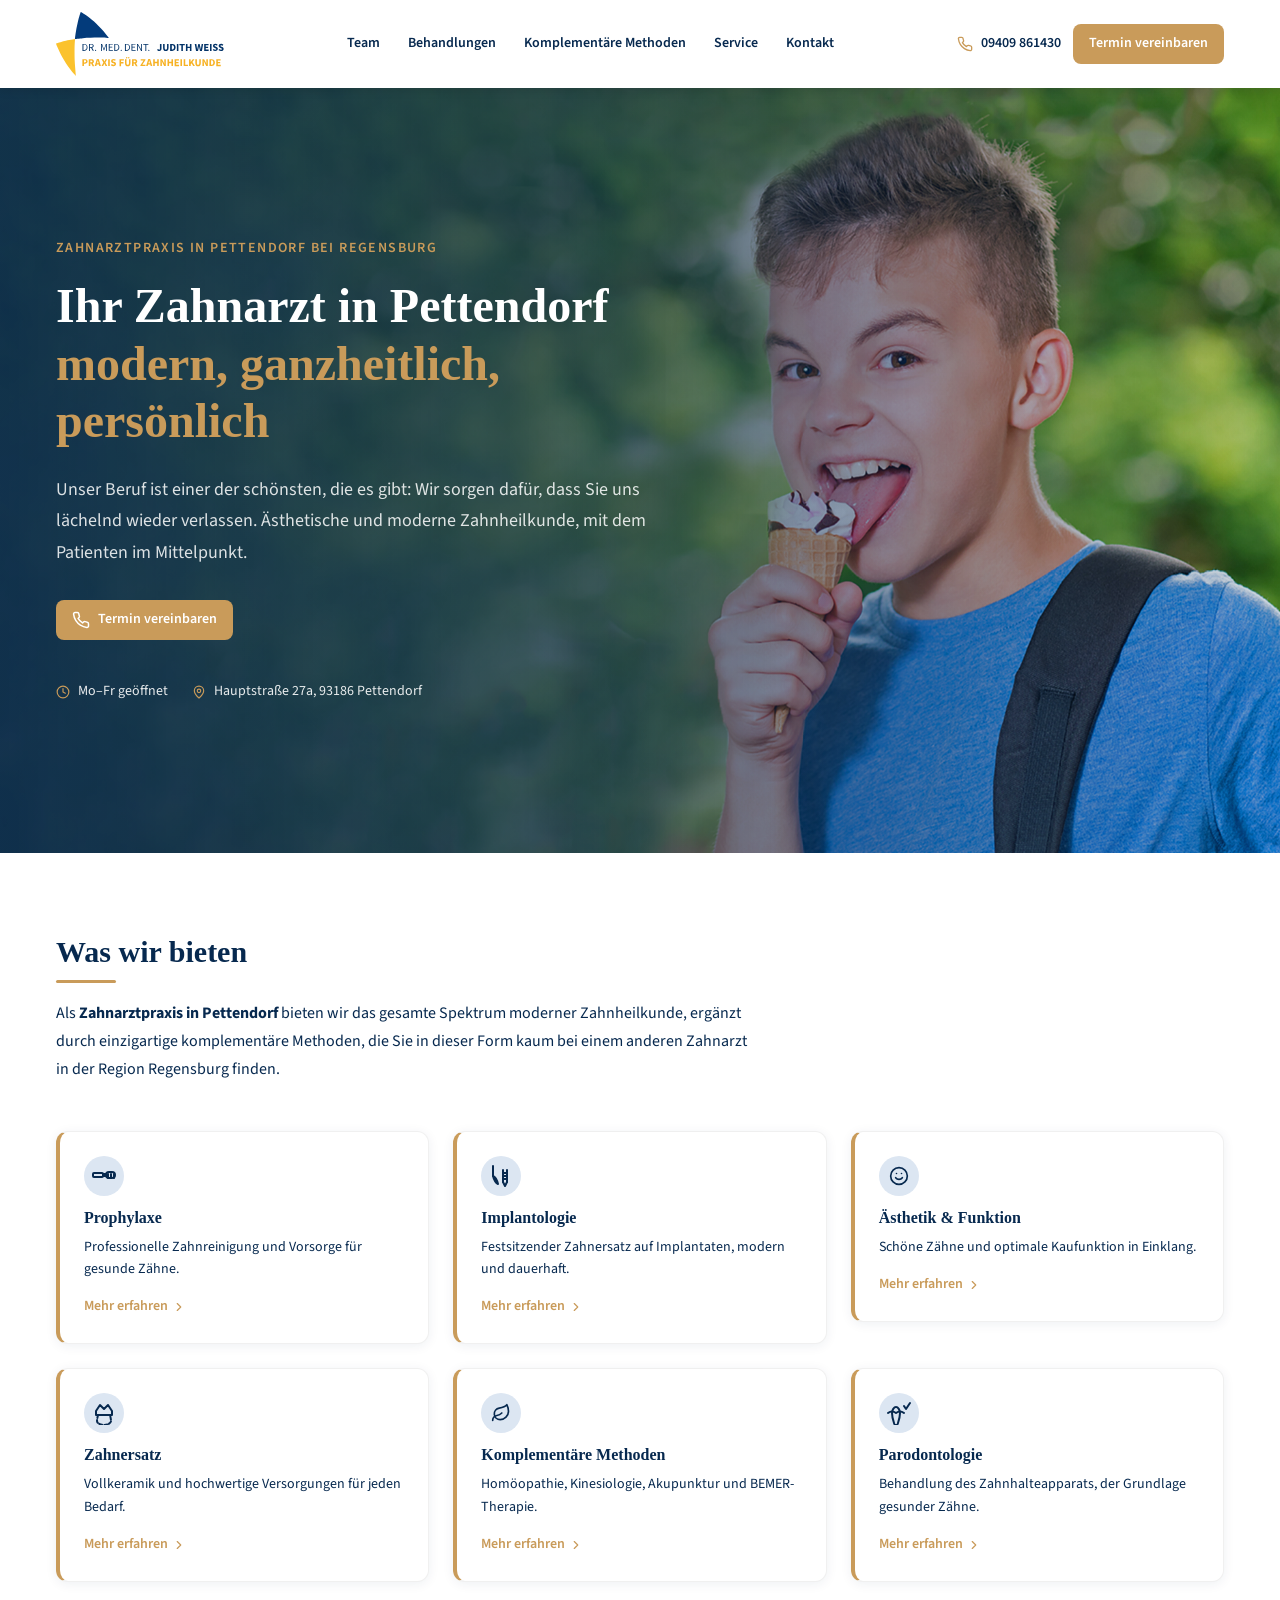
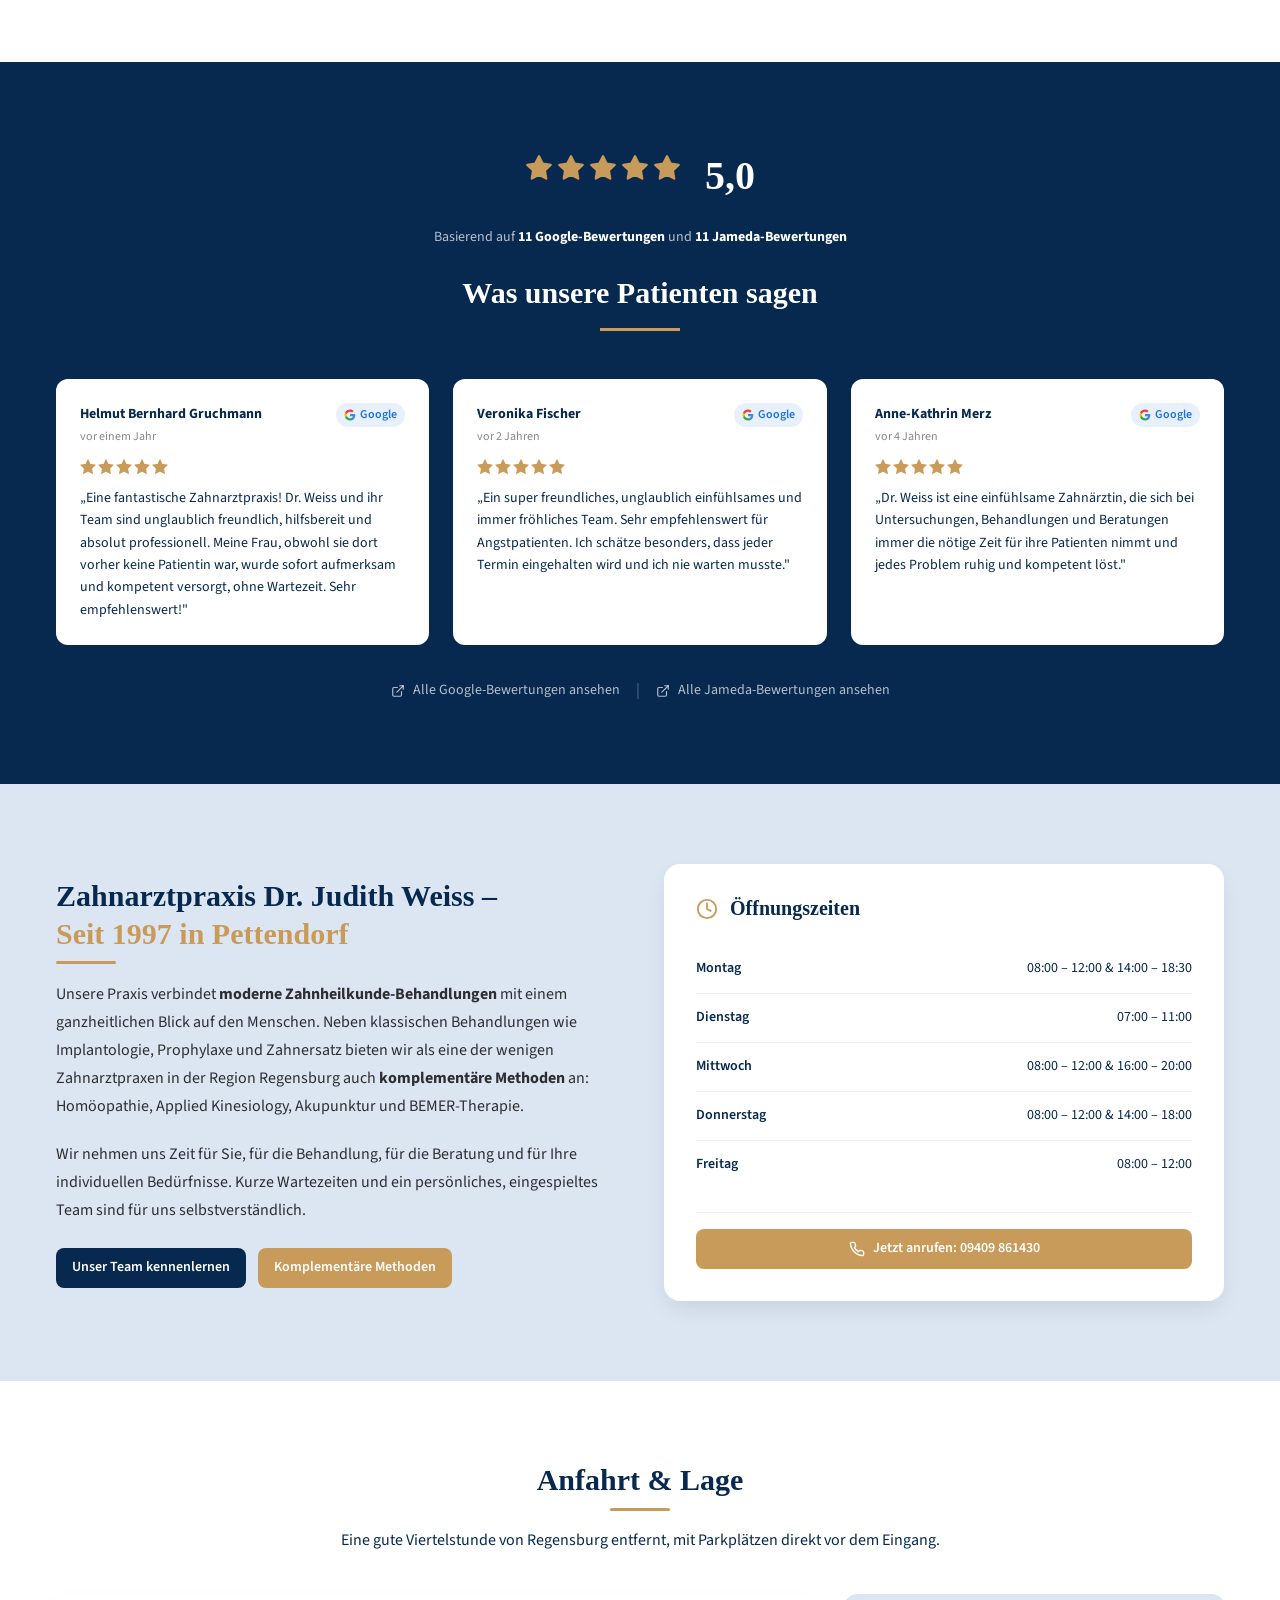
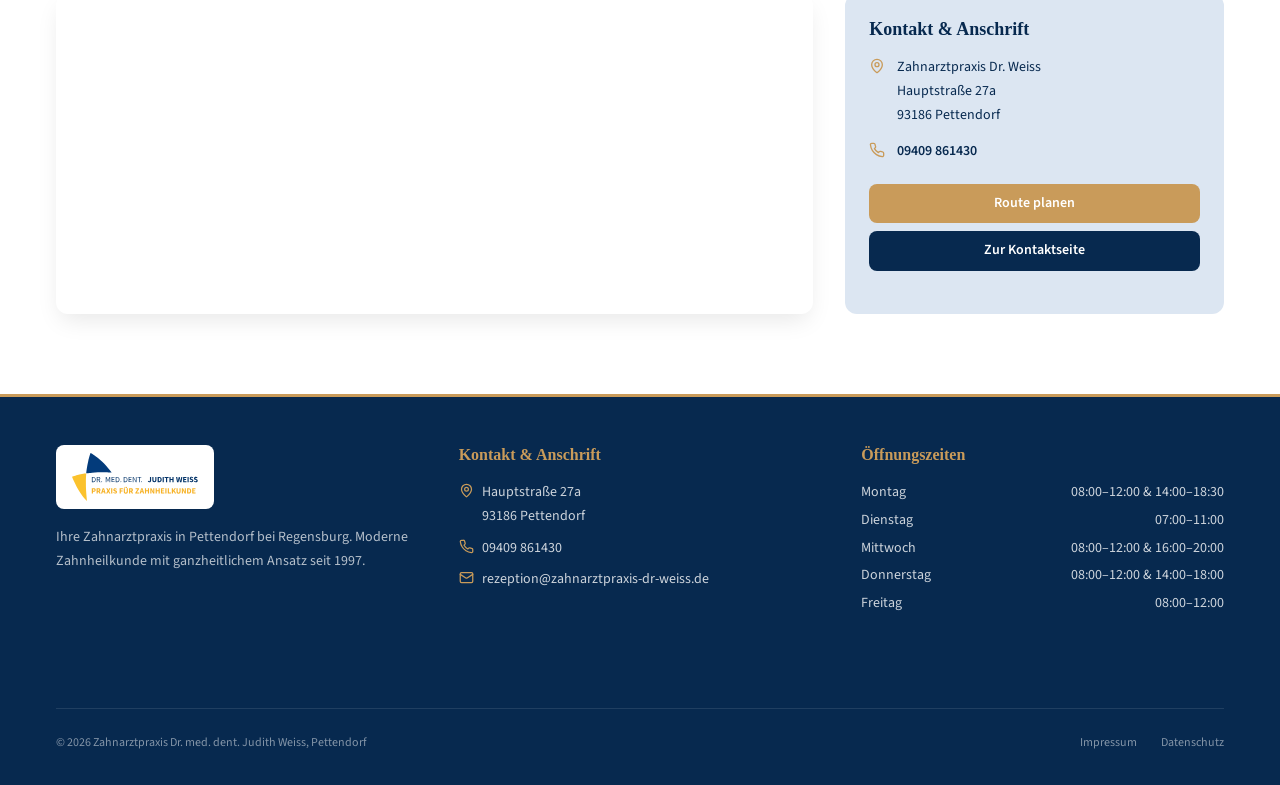
==== index.html @ 1c12b5ef "Add files via upload" ====
<!DOCTYPE html>
<html lang="de">
<head>
    <meta charset="UTF-8">
    <meta name="viewport" content="width=device-width, initial-scale=1.0, maximum-scale=1">
    <title>Zahnarztpraxis Dr. Judith Weiss – Pettendorf</title>
    <meta name="description" content="Zahnarztpraxis Dr. Judith Weiss in Pettendorf bei Regensburg. Moderne Zahnheilkunde, Implantologie, Prophylaxe, Homöopathie & komplementäre Methoden. Jetzt Termin vereinbaren: 09409 861430.">
    
    <!-- Lokale Fonts - DSGVO-konform -->
    <link rel="stylesheet" href="./assets/fonts.css">
    
    <!-- Styles -->
    <link rel="stylesheet" href="./assets/styles.css">
    
    <style>
        /* Custom styles for this page */
        :root {
            --navy: oklch(28% 0.08 255);
            --navy-light: oklch(92% 0.02 255);
            --gold: oklch(72% 0.1 75);
            --gold-light: oklch(95% 0.04 75);
        }
        
        body {
            font-family: 'Source Sans 3', sans-serif;
            margin: 0;
            padding: 0;
            color: var(--navy);
        }
        
        .container {
            max-width: 1200px;
            margin: 0 auto;
            padding: 0 1rem;
        }
        
        /* Header styles */
        header {
            position: fixed;
            top: 0;
            left: 0;
            right: 0;
            z-index: 50;
            background: rgba(255, 255, 255, 0.95);
            backdrop-filter: blur(8px);
            box-shadow: 0 2px 10px rgba(0, 0, 0, 0.1);
            padding: 0.75rem 0;
            transition: all 0.3s;
        }
        
        header .container {
            display: flex;
            align-items: center;
            justify-content: space-between;
            gap: 1rem;
        }
        
        .logo {
            height: 64px;
            flex-shrink: 0;
        }
        
        nav {
            display: none;
        }
        
        @media (min-width: 1024px) {
            nav {
                display: flex;
                align-items: center;
                gap: 0.25rem;
            }
        }
        
        nav a {
            padding: 0.5rem 0.75rem;
            font-size: 0.875rem;
            font-weight: 600;
            color: var(--navy);
            text-decoration: none;
            position: relative;
            white-space: nowrap;
            transition: color 0.3s;
        }
        
        nav a:hover {
            color: var(--gold);
        }
        
        .header-contact {
            display: none;
        }
        
        @media (min-width: 768px) {
            .header-contact {
                display: flex;
                align-items: center;
                gap: 0.75rem;
            }
        }
        
        .phone-link {
            display: flex;
            align-items: center;
            gap: 0.5rem;
            color: var(--navy);
            font-weight: 600;
            font-size: 0.875rem;
            text-decoration: none;
            transition: color 0.3s;
        }
        
        .phone-link:hover {
            color: var(--gold);
        }
        
        .phone-link svg {
            color: var(--gold);
        }
        
        /* Button styles */
        .btn-gold {
            display: inline-flex;
            align-items: center;
            gap: 0.5rem;
            background-color: var(--gold);
            color: #ffffff !important;
            padding: 0.5rem 1rem;
            border-radius: 0.5rem;
            font-weight: 600;
            font-size: 0.875rem;
            text-decoration: none;
            transition: all 0.2s;
        }
        
        .btn-gold:hover {
            background-color: var(--gold);
            filter: brightness(1.1);
            color: var(--navy) !important;
        }
        
        .btn-gold:hover svg {
            stroke: var(--navy);
        }
        
        .btn-gold svg {
            stroke: #ffffff;
        }
        
        .btn-navy {
            display: inline-flex;
            align-items: center;
            gap: 0.5rem;
            background-color: var(--navy);
            color: white;
            padding: 0.5rem 1rem;
            border-radius: 0.5rem;
            font-weight: 600;
            font-size: 0.875rem;
            text-decoration: none;
            transition: all 0.2s;
        }
        
        .btn-navy:hover {
            filter: brightness(1.2);
        }
        
        /* Hero section */
        .hero {
            position: relative;
            min-height: 85vh;
            display: flex;
            align-items: center;
            overflow: hidden;
        }
        
        .hero-background {
            position: absolute;
            inset: 0;
            background: url('./assets/hero.jpg') center center / cover no-repeat;
            animation: zoomIn 8s ease-out forwards;
        }
        
        @media (max-width: 768px) {
            .hero {
                min-height: 100vh;
                align-items: flex-start;
            }
            
            .hero-background {
                background-size: contain;
                background-position: center bottom;
                background-color: var(--navy);
            }
            
            .hero-overlay {
                background: linear-gradient(to bottom,
                    var(--navy) 0%,
                    var(--navy) 35%,
                    rgba(26, 54, 93, 0.3) 55%,
                    rgba(26, 54, 93, 0.2) 100%);
            }
            
            .hero-content {
                padding-top: 100px;
                padding-bottom: 0;
            }
            
            .hero-text {
                margin-bottom: 5rem;
            }
            
            .hero-buttons {
                margin-bottom: 2rem;
            }
            
            .hero-info-bottom {
                margin-top: 1rem;
            }
        }
        
        @keyframes zoomIn {
            from {
                transform: scale(1);
            }
            to {
                transform: scale(1.1);
            }
        }
        
        .hero-overlay {
            position: absolute;
            inset: 0;
            background: linear-gradient(to right, 
                oklch(0.28 0.08 255 / 0.88) 0%, 
                oklch(0.28 0.08 255 / 0.65) 45%, 
                oklch(0.28 0.08 255 / 0.15) 100%);
        }
        
        .hero-content {
            position: relative;
            z-index: 10;
            max-width: 600px;
        }
        
        .hero-subtitle {
            font-size: 0.875rem;
            font-weight: 600;
            letter-spacing: 0.1em;
            text-transform: uppercase;
            color: var(--gold);
            margin-bottom: 1rem;
        }
        
        .hero-title {
            font-family: 'Playfair Display', serif;
            font-size: 2.5rem;
            font-weight: 700;
            color: white;
            line-height: 1.2;
            margin-bottom: 1.5rem;
        }
        
        @media (min-width: 768px) {
            .hero-title {
                font-size: 3rem;
            }
        }
        
        .hero-title span {
            color: var(--gold);
        }
        
        .hero-text {
            color: rgba(255, 255, 255, 0.85);
            font-size: 1.125rem;
            line-height: 1.75;
            margin-bottom: 2rem;
        }
        
        .hero-buttons {
            display: flex;
            flex-wrap: wrap;
            gap: 0.75rem;
            margin-bottom: 2.5rem;
        }
        
        .hero-info {
            display: flex;
            flex-wrap: wrap;
            gap: 1.5rem;
            color: rgba(255, 255, 255, 0.8);
            font-size: 0.875rem;
        }
        
        .hero-info span {
            display: flex;
            align-items: center;
            gap: 0.5rem;
        }
        
        .hero-info svg {
            color: var(--gold);
        }
        
        /* Hero Info am unteren Rand des Bildes */
        .hero-info-bottom {
            display: flex;
            flex-direction: column;
            gap: 0.5rem;
            color: rgba(255, 255, 255, 0.9);
            font-size: 0.875rem;
            margin-top: 2rem;
        }
        
        .hero-info-bottom span {
            display: flex;
            align-items: center;
            gap: 0.5rem;
        }
        
        .hero-info-bottom svg {
            color: var(--gold);
        }
        
        @media (min-width: 768px) {
            .hero-info-bottom {
                flex-direction: row;
                gap: 1.5rem;
            }
        }
        
        /* Section styles */
        section {
            padding: 5rem 0;
        }
        
        .section-heading {
            font-family: 'Playfair Display', serif;
            font-size: 1.875rem;
            font-weight: 700;
            color: var(--navy);
            margin-bottom: 1rem;
            position: relative;
        }
        
        .section-heading.centered {
            text-align: center;
        }
        
        .section-heading::after {
            content: '';
            display: block;
            width: 60px;
            height: 3px;
            background: var(--gold);
            margin-top: 0.75rem;
        }
        
        .section-heading.centered::after {
            margin-left: auto;
            margin-right: auto;
        }
        
        /* Services grid */
        .services-grid {
            display: grid;
            grid-template-columns: 1fr;
            gap: 1.5rem;
        }
        
        @media (min-width: 640px) {
            .services-grid {
                grid-template-columns: repeat(2, 1fr);
            }
        }
        
        @media (min-width: 1024px) {
            .services-grid {
                grid-template-columns: repeat(3, 1fr);
            }
        }
        
        .service-card {
            background: white;
            border: 1px solid rgba(0, 0, 0, 0.06);
            border-left: 4px solid var(--gold);
            border-radius: 0.75rem;
            padding: 1.5rem;
            transition: all 0.3s;
        }
        
        .service-card:hover {
            box-shadow: 0 10px 25px -5px rgba(0, 0, 0, 0.1);
            transform: translateY(-2px);
        }
        
        .service-icon {
            width: 40px;
            height: 40px;
            border-radius: 50%;
            background: var(--navy-light);
            display: flex;
            align-items: center;
            justify-content: center;
            margin-bottom: 0.75rem;
        }
        
        .service-icon svg {
            color: var(--navy);
        }
        
        .service-card h3 {
            font-family: 'Playfair Display', serif;
            font-size: 1rem;
            font-weight: 700;
            color: var(--navy);
            margin-bottom: 0.5rem;
        }
        
        .service-card p {
            font-size: 0.875rem;
            color: var(--navy);
            line-height: 1.6;
            margin-bottom: 0.75rem;
        }
        
        .service-link {
            display: inline-flex;
            align-items: center;
            gap: 0.25rem;
            font-size: 0.875rem;
            font-weight: 600;
            color: var(--gold);
            text-decoration: none;
            transition: gap 0.2s;
        }
        
        .service-link:hover {
            gap: 0.5rem;
        }
        
        /* Reviews section */
        .reviews-section {
            background: var(--navy);
            color: white;
        }
        
        .reviews-header {
            text-align: center;
            margin-bottom: 3rem;
        }
        
        .reviews-stars {
            display: flex;
            justify-content: center;
            gap: 0.25rem;
            margin-bottom: 1rem;
        }
        
        .reviews-stars svg {
            fill: var(--gold);
            stroke: var(--gold);
        }
        
        .reviews-rating {
            font-family: 'Playfair Display', serif;
            font-size: 2.5rem;
            font-weight: 700;
            margin-left: 0.75rem;
        }
        
        .reviews-subtitle {
            color: rgba(255, 255, 255, 0.7);
            font-size: 0.875rem;
            margin-bottom: 1.5rem;
        }
        
        .reviews-title {
            font-family: 'Playfair Display', serif;
            font-size: 1.875rem;
            font-weight: 700;
        }
        
        .gold-divider {
            width: 80px;
            height: 3px;
            background: var(--gold);
            margin: 1rem auto 0;
        }
        
        .reviews-grid {
            display: grid;
            grid-template-columns: 1fr;
            gap: 1.5rem;
        }
        
        @media (min-width: 768px) {
            .reviews-grid {
                grid-template-columns: repeat(3, 1fr);
            }
        }
        
        .review-card {
            background: white;
            border-radius: 0.75rem;
            padding: 1.5rem;
            color: #333;
        }
        
        .review-header {
            display: flex;
            justify-content: space-between;
            align-items: flex-start;
            margin-bottom: 0.75rem;
        }
        
        .review-name {
            font-weight: 700;
            color: var(--navy);
            font-size: 0.875rem;
        }
        
        .review-date {
            font-size: 0.75rem;
            color: #888;
        }
        
        .review-source {
            display: inline-flex;
            align-items: center;
            gap: 0.25rem;
            font-size: 0.75rem;
            font-weight: 600;
            padding: 0.125rem 0.5rem;
            border-radius: 9999px;
            background: rgb(232, 240, 254);
            color: rgb(26, 115, 232);
        }
        
        .review-stars {
            display: flex;
            gap: 0.125rem;
            margin-bottom: 0.75rem;
        }
        
        .review-stars svg {
            width: 16px;
            height: 16px;
            fill: var(--gold);
            stroke: var(--gold);
        }
        
        .review-text {
            font-size: 0.875rem;
            color: var(--navy);
            line-height: 1.6;
        }
        
        /* About section */
        .about-section {
            background: var(--navy-light);
        }
        
        .about-grid {
            display: grid;
            grid-template-columns: 1fr;
            gap: 3rem;
            align-items: center;
        }
        
        @media (min-width: 1024px) {
            .about-grid {
                grid-template-columns: 1fr 1fr;
            }
        }
        
        .about-text p {
            color: rgba(0, 0, 0, 0.8);
            margin-bottom: 1.25rem;
            line-height: 1.75;
        }
        
        .about-buttons {
            display: flex;
            flex-wrap: wrap;
            gap: 0.75rem;
            margin-top: 1.5rem;
        }
        
        /* Opening hours card */
        .hours-card {
            background: white;
            border-radius: 1rem;
            padding: 2rem;
            box-shadow: 0 10px 25px -5px rgba(0, 0, 0, 0.1);
        }
        
        .hours-header {
            display: flex;
            align-items: center;
            gap: 0.75rem;
            margin-bottom: 1.5rem;
        }
        
        .hours-header svg {
            color: var(--gold);
        }
        
        .hours-header h3 {
            font-family: 'Playfair Display', serif;
            font-size: 1.25rem;
            font-weight: 700;
            color: var(--navy);
        }
        
        .hours-list {
            list-style: none;
            padding: 0;
            margin: 0;
        }
        
        .hours-list li {
            display: flex;
            justify-content: space-between;
            padding: 0.75rem 0;
            border-bottom: 1px solid #eee;
            font-size: 0.875rem;
        }
        
        .hours-list li:last-child {
            border-bottom: none;
        }
        
        .hours-list .day {
            font-weight: 600;
            color: var(--navy);
        }
        
        .hours-list .time {
            color: var(--navy);
        }
        
        .hours-cta {
            margin-top: 1.5rem;
            padding-top: 1rem;
            border-top: 1px solid #eee;
        }
        
        .hours-cta .btn-gold {
            width: 100%;
            justify-content: center;
        }
        
        /* Map section */
        .map-grid {
            display: grid;
            grid-template-columns: 1fr;
            gap: 2rem;
        }
        
        @media (min-width: 1024px) {
            .map-grid {
                grid-template-columns: 2fr 1fr;
            }
        }
        
        .map-container {
            border-radius: 0.75rem;
            overflow: hidden;
            box-shadow: 0 10px 25px -5px rgba(0, 0, 0, 0.1);
            height: 320px;
        }
        
        .map-container iframe {
            width: 100%;
            height: 100%;
            border: 0;
        }
        
        .contact-card {
            background: var(--navy-light);
            border-radius: 0.75rem;
            padding: 1.5rem;
        }
        
        .contact-card h3 {
            font-family: 'Playfair Display', serif;
            font-size: 1.125rem;
            font-weight: 700;
            color: var(--navy);
            margin-bottom: 1rem;
        }
        
        .contact-list {
            list-style: none;
            padding: 0;
            margin: 0;
        }
        
        .contact-list li {
            display: flex;
            align-items: flex-start;
            gap: 0.75rem;
            margin-bottom: 0.75rem;
            font-size: 0.875rem;
        }
        
        .contact-list svg {
            color: var(--gold);
            flex-shrink: 0;
            margin-top: 2px;
        }
        
        .contact-list a {
            color: inherit;
            text-decoration: none;
            font-weight: 600;
        }
        
        .contact-list a:hover {
            text-decoration: underline;
        }
        
        .contact-buttons {
            margin-top: 1.25rem;
            display: flex;
            flex-direction: column;
            gap: 0.5rem;
        }
        
        .contact-buttons .btn-gold,
        .contact-buttons .btn-navy {
            width: 100%;
            justify-content: center;
            font-size: 0.875rem;
        }
        
        /* Footer */
        footer {
            background: var(--navy);
            color: white;
        }
        
        .footer-divider {
            height: 3px;
            background: var(--gold);
        }
        
        .footer-grid {
            display: grid;
            grid-template-columns: 1fr;
            gap: 2.5rem;
            padding: 3rem 0;
        }
        
        @media (min-width: 768px) {
            .footer-grid {
                grid-template-columns: repeat(3, 1fr);
            }
        }
        
        .footer-logo {
            height: 64px;
            margin-bottom: 1rem;
            background: white;
            padding: 0.5rem 1rem;
            border-radius: 0.5rem;
        }
        
        .footer-text {
            color: rgba(255, 255, 255, 0.7);
            font-size: 0.875rem;
            line-height: 1.75;
        }
        
        .footer-heading {
            color: var(--gold);
            font-weight: 600;
            margin-bottom: 1rem;
        }
        
        .footer-contact {
            list-style: none;
            padding: 0;
            margin: 0;
        }
        
        .footer-contact li {
            display: flex;
            align-items: flex-start;
            gap: 0.5rem;
            margin-bottom: 0.5rem;
            font-size: 0.875rem;
            color: rgba(255, 255, 255, 0.8);
        }
        
        .footer-contact svg {
            color: var(--gold);
            flex-shrink: 0;
            margin-top: 2px;
        }
        
        .footer-contact a {
            color: rgba(255, 255, 255, 0.8);
            text-decoration: none;
            transition: color 0.2s;
        }
        
        .footer-contact a:hover {
            color: white;
        }
        
        .footer-hours {
            list-style: none;
            padding: 0;
            margin: 0;
        }
        
        .footer-hours li {
            display: flex;
            justify-content: space-between;
            gap: 1rem;
            font-size: 0.875rem;
            color: rgba(255, 255, 255, 0.8);
            margin-bottom: 0.25rem;
        }
        
        .footer-bottom {
            margin-top: 2.5rem;
            padding-top: 1.5rem;
            padding-bottom: 2rem;
            border-top: 1px solid rgba(255, 255, 255, 0.1);
            display: flex;
            flex-direction: column;
            gap: 0.75rem;
            align-items: center;
            font-size: 0.75rem;
            color: rgba(255, 255, 255, 0.5);
        }
        
        @media (min-width: 640px) {
            .footer-bottom {
                flex-direction: row;
                justify-content: space-between;
            }
        }
        
        .footer-bottom a {
            color: rgba(255, 255, 255, 0.5);
            text-decoration: none;
            transition: color 0.2s;
        }
        
        .footer-bottom a:hover {
            color: white;
        }
        
        .footer-links {
            display: flex;
            gap: 1.5rem;
        }
        
        
            color: white;
        }
        
        /* Mobile menu button */
                /* Mobile Menu Button */
        .mobile-menu-btn {
            display: flex;
            align-items: center;
            justify-content: center;
            padding: 0.5rem;
            background: none;
            border: none;
            cursor: pointer;
            z-index: 60;
        }
        
        @media (min-width: 1024px) {
            .mobile-menu-btn {
                display: none;
            }
        }
        
        /* Mobile Menu */
        .mobile-menu {
            display: none;
            position: fixed;
            top: 72px;
            left: 0;
            right: 0;
            background: white;
            padding: 1rem;
            box-shadow: 0 4px 6px rgba(0, 0, 0, 0.1);
            z-index: 40;
            flex-direction: column;
            align-items: center;
        }
        
        .mobile-menu.active {
            display: flex;
        }
        
        .mobile-menu a {
            padding: 1rem;
            font-size: 1.125rem;
            font-weight: 600;
            color: var(--navy);
            text-decoration: none;
            text-align: center;
            width: 100%;
            border-bottom: 1px solid var(--navy-light);
            transition: all 0.2s;
        }
        
        .mobile-menu a:hover {
            color: var(--navy);
            background: var(--gold-light);
        }
        
        .mobile-menu .btn-gold {
            margin-top: 1rem;
            width: auto;
            padding: 0.75rem 2rem;
            justify-content: center;
            border-bottom: none;
            border-radius: 0.5rem;
        }
        
        /* Hamburger Icon */
        .hamburger {
            display: flex;
            flex-direction: column;
            gap: 5px;
            width: 24px;
        }
        
        .hamburger span {
            display: block;
            height: 2px;
            background: var(--navy);
            transition: all 0.3s;
        }
        
        .mobile-menu-btn.active .hamburger span:nth-child(1) {
            transform: rotate(45deg) translate(5px, 5px);
        }
        
        .mobile-menu-btn.active .hamburger span:nth-child(2) {
            opacity: 0;
        }
        
        .mobile-menu-btn.active .hamburger span:nth-child(3) {
            transform: rotate(-45deg) translate(5px, -5px);
        }
        
        /* Main content offset for fixed header */
        main {
            padding-top: 72px;
        }
        
        @media (min-width: 1024px) {
            main {
                padding-top: 88px;
            }
        }
    </style>
</head>
<body>
    <!-- Header -->
    <header>
        <div class="container">
            <a href="./">
                <img src="./assets/logo.svg" alt="Zahnarztpraxis Dr. Judith Weiss – Pettendorf" class="logo">
            </a>
            
            <nav>
                <a href="./team.html">Team</a>
                <a href="./behandlungen.html">Behandlungen</a>
                <a href="./komplementaere-methoden.html">Komplementäre Methoden</a>
                <a href="./service.html">Service</a>
                <a href="./kontakt.html">Kontakt</a>
                
            </nav>
            
            <div class="header-contact">
                <a href="tel:+499409861430" class="phone-link">
                    <svg xmlns="http://www.w3.org/2000/svg" width="16" height="16" viewBox="0 0 24 24" fill="none" stroke="currentColor" stroke-width="2" stroke-linecap="round" stroke-linejoin="round"><path d="M22 16.92v3a2 2 0 0 1-2.18 2 19.79 19.79 0 0 1-8.63-3.07 19.5 19.5 0 0 1-6-6 19.79 19.79 0 0 1-3.07-8.67A2 2 0 0 1 4.11 2h3a2 2 0 0 1 2 1.72 12.84 12.84 0 0 0 .7 2.81 2 2 0 0 1-.45 2.11L8.09 9.91a16 16 0 0 0 6 6l1.27-1.27a2 2 0 0 1 2.11-.45 12.84 12.84 0 0 0 2.81.7A2 2 0 0 1 22 16.92z"></path></svg>
                    09409 861430
                </a>
                <a href="tel:+499409861430" class="btn-gold">Termin vereinbaren</a>
            </div>
            
            <button class="mobile-menu-btn" aria-label="Menü öffnen" onclick="toggleMobileMenu()">
                <div class="hamburger">
                    <span></span>
                    <span></span>
                    <span></span>
                </div>
            </button>
        </div>
    </header>
    
        <!-- Mobile Menu -->
    <div class="mobile-menu" id="mobileMenu">
        <a href="./" onclick="closeMobileMenu()">Startseite</a>
        <a href="./team.html" onclick="closeMobileMenu()">Team</a>
        <a href="./behandlungen.html" onclick="closeMobileMenu()">Behandlungen</a>
        <a href="./komplementaere-methoden.html" onclick="closeMobileMenu()">Komplementäre Methoden</a>
        <a href="./service.html" onclick="closeMobileMenu()">Service</a>
        <a href="./kontakt.html" onclick="closeMobileMenu()">Kontakt</a>
        <a href="tel:+499409861430" class="btn-gold" onclick="closeMobileMenu()">
            <svg xmlns="http://www.w3.org/2000/svg" width="16" height="16" viewBox="0 0 24 24" fill="none" stroke="currentColor" stroke-width="2" stroke-linecap="round" stroke-linejoin="round"><path d="M22 16.92v3a2 2 0 0 1-2.18 2 19.79 19.79 0 0 1-8.63-3.07 19.5 19.5 0 0 1-6-6 19.79 19.79 0 0 1-3.07-8.67A2 2 0 0 1 4.11 2h3a2 2 0 0 1 2 1.72 12.84 12.84 0 0 0 .7 2.81 2 2 0 0 1-.45 2.11L8.09 9.91a16 16 0 0 0 6 6l1.27-1.27a2 2 0 0 1 2.11-.45 12.84 12.84 0 0 0 2.81.7A2 2 0 0 1 22 16.92z"></path></svg>
            09409 861430
        </a>
    </div>
    <script>
        function toggleMobileMenu() {
            const menu = document.getElementById('mobileMenu');
            const btn = document.querySelector('.mobile-menu-btn');
            menu.classList.toggle('active');
            btn.classList.toggle('active');
        }
        
        function closeMobileMenu() {
            const menu = document.getElementById('mobileMenu');
            const btn = document.querySelector('.mobile-menu-btn');
            menu.classList.remove('active');
            btn.classList.remove('active');
        }
    </script>

    <main>
        <!-- Hero Section -->
        <section class="hero">
            <div class="hero-background"></div>
            <div class="hero-overlay"></div>
            <div class="container">
                <div class="hero-content">
                    <p class="hero-subtitle">Zahnarztpraxis in Pettendorf bei Regensburg</p>
                    <h1 class="hero-title">
                        Ihr Zahnarzt in Pettendorf<br>
                        <span>modern, ganzheitlich, persönlich</span>
                    </h1>
                    <p class="hero-text">
                        Unser Beruf ist einer der schönsten, die es gibt: Wir sorgen dafür, dass Sie uns lächelnd wieder verlassen. Ästhetische und moderne Zahnheilkunde, mit dem Patienten im Mittelpunkt.
                    </p>
                    <div class="hero-buttons">
                        <a href="tel:+499409861430" class="btn-gold">
                            <svg xmlns="http://www.w3.org/2000/svg" width="18" height="18" viewBox="0 0 24 24" fill="none" stroke="currentColor" stroke-width="2" stroke-linecap="round" stroke-linejoin="round"><path d="M22 16.92v3a2 2 0 0 1-2.18 2 19.79 19.79 0 0 1-8.63-3.07 19.5 19.5 0 0 1-6-6 19.79 19.79 0 0 1-3.07-8.67A2 2 0 0 1 4.11 2h3a2 2 0 0 1 2 1.72 12.84 12.84 0 0 0 .7 2.81 2 2 0 0 1-.45 2.11L8.09 9.91a16 16 0 0 0 6 6l1.27-1.27a2 2 0 0 1 2.11-.45 12.84 12.84 0 0 0 2.81.7A2 2 0 0 1 22 16.92z"></path></svg>
                            Termin vereinbaren
                        </a>
                    </div>
                    <div class="hero-info-bottom">
                        <span>
                            <svg xmlns="http://www.w3.org/2000/svg" width="14" height="14" viewBox="0 0 24 24" fill="none" stroke="currentColor" stroke-width="2" stroke-linecap="round" stroke-linejoin="round"><circle cx="12" cy="12" r="10"></circle><polyline points="12 6 12 12 16 14"></polyline></svg>
                            Mo–Fr geöffnet
                        </span>
                        <span>
                            <svg xmlns="http://www.w3.org/2000/svg" width="14" height="14" viewBox="0 0 24 24" fill="none" stroke="currentColor" stroke-width="2" stroke-linecap="round" stroke-linejoin="round"><path d="M20 10c0 4.993-5.539 10.193-7.399 11.799a1 1 0 0 1-1.202 0C9.539 20.193 4 14.993 4 10a8 8 0 0 1 16 0"></path><circle cx="12" cy="10" r="3"></circle></svg>
                            Hauptstraße 27a, 93186 Pettendorf
                        </span>
                    </div>
                    </div>
                </div>
            </div>
        </section>

        <!-- Services Section -->
        <section style="background: white;">
            <div class="container">
                <div style="text-align: left; margin-bottom: 3rem; max-width: 700px;">
                    <h2 class="section-heading">Was wir bieten</h2>
                    <p style="color: var(--navy); margin: 1rem 0 0; line-height: 1.75;">
                        Als <strong>Zahnarztpraxis in Pettendorf</strong> bieten wir das gesamte Spektrum moderner Zahnheilkunde, ergänzt durch einzigartige komplementäre Methoden, die Sie in dieser Form kaum bei einem anderen Zahnarzt in der Region Regensburg finden.
                    </p>
                </div>
                
                <div class="services-grid">
                    <a href="./behandlungen.html" style="text-decoration: none;">
                        <div class="service-card">
                            <div class="service-icon">
                                <svg xmlns="http://www.w3.org/2000/svg" width="24" height="24" viewBox="0 0 24 24" fill="none" stroke="currentColor" stroke-width="2" stroke-linecap="round" stroke-linejoin="round"><rect x="1" y="9" width="10" height="4" rx="1"/><rect x="11" y="10" width="3" height="2" rx="0.5"/><rect x="14" y="8" width="9" height="6" rx="3"/><line x1="16" y1="10" x2="16" y2="14"/><line x1="19" y1="10" x2="19" y2="14"/><line x1="22" y1="10" x2="22" y2="14"/></svg>
                            </div>
                            <h3>Prophylaxe</h3>
                            <p>Professionelle Zahnreinigung und Vorsorge für gesunde Zähne.</p>
                            <span class="service-link">
                                Mehr erfahren
                                <svg xmlns="http://www.w3.org/2000/svg" width="14" height="14" viewBox="0 0 24 24" fill="none" stroke="currentColor" stroke-width="2" stroke-linecap="round" stroke-linejoin="round"><path d="m9 18 6-6-6-6"></path></svg>
                            </span>
                        </div>
                    </a>
                    
                    <a href="./behandlungen.html" style="text-decoration: none;">
                        <div class="service-card">
                            <div class="service-icon">
                                <svg xmlns="http://www.w3.org/2000/svg" width="24" height="24" viewBox="0 0 24 24" fill="none" stroke="currentColor" stroke-width="2" stroke-linecap="round" stroke-linejoin="round"><line x1="4" y1="2" x2="4" y2="12"/><path d="M4 12 C6 13 8 16 9 20 C7 19 5 16 4 12 Z"/><line x1="14" y1="6" x2="14" y2="18"/><line x1="18" y1="6" x2="18" y2="18"/><line x1="14" y1="9" x2="18" y2="9"/><line x1="14" y1="12" x2="18" y2="12"/><line x1="14" y1="15" x2="18" y2="15"/><path d="M14 18 L16 22 L18 18"/></svg>
                            </div>
                            <h3>Implantologie</h3>
                            <p>Festsitzender Zahnersatz auf Implantaten, modern und dauerhaft.</p>
                            <span class="service-link">
                                Mehr erfahren
                                <svg xmlns="http://www.w3.org/2000/svg" width="14" height="14" viewBox="0 0 24 24" fill="none" stroke="currentColor" stroke-width="2" stroke-linecap="round" stroke-linejoin="round"><path d="m9 18 6-6-6-6"></path></svg>
                            </span>
                        </div>
                    </a>
                    
                    <a href="./behandlungen.html" style="text-decoration: none;">
                        <div class="service-card">
                            <div class="service-icon">
                                <svg xmlns="http://www.w3.org/2000/svg" width="20" height="20" viewBox="0 0 24 24" fill="none" stroke="currentColor" stroke-width="2" stroke-linecap="round" stroke-linejoin="round"><circle cx="12" cy="12" r="10"></circle><path d="M8 14s1.5 2 4 2 4-2 4-2"></path><line x1="9" x2="9.01" y1="9" y2="9"></line><line x1="15" x2="15.01" y1="9" y2="9"></line></svg>
                            </div>
                            <h3>Ästhetik & Funktion</h3>
                            <p>Schöne Zähne und optimale Kaufunktion in Einklang.</p>
                            <span class="service-link">
                                Mehr erfahren
                                <svg xmlns="http://www.w3.org/2000/svg" width="14" height="14" viewBox="0 0 24 24" fill="none" stroke="currentColor" stroke-width="2" stroke-linecap="round" stroke-linejoin="round"><path d="m9 18 6-6-6-6"></path></svg>
                            </span>
                        </div>
                    </a>
                    
                    <a href="./behandlungen.html" style="text-decoration: none;">
                        <div class="service-card">
                            <div class="service-icon">
                                <svg xmlns="http://www.w3.org/2000/svg" width="24" height="24" viewBox="0 0 24 24" fill="none" stroke="currentColor" stroke-width="2" stroke-linecap="round" stroke-linejoin="round"><path d="M4 10 L8 4 L12 8 L16 4 L20 10 L20 14 L4 14 Z"/><path d="M6 14 C6 14 5 18 5 20 C5 22 8 24 12 24 C16 24 19 22 19 20 C19 18 18 14 18 14" stroke-dasharray="3,2"/></svg>
                            </div>
                            <h3>Zahnersatz</h3>
                            <p>Vollkeramik und hochwertige Versorgungen für jeden Bedarf.</p>
                            <span class="service-link">
                                Mehr erfahren
                                <svg xmlns="http://www.w3.org/2000/svg" width="14" height="14" viewBox="0 0 24 24" fill="none" stroke="currentColor" stroke-width="2" stroke-linecap="round" stroke-linejoin="round"><path d="m9 18 6-6-6-6"></path></svg>
                            </span>
                        </div>
                    </a>
                    
                    <a href="./komplementaere-methoden.html" style="text-decoration: none;">
                        <div class="service-card">
                            <div class="service-icon">
                                <svg xmlns="http://www.w3.org/2000/svg" width="20" height="20" viewBox="0 0 24 24" fill="none" stroke="currentColor" stroke-width="2" stroke-linecap="round" stroke-linejoin="round"><path d="M11 20A7 7 0 0 1 9.8 6.1C15.5 5 17 4.48 19 2c1 2 2 4.18 2 8 0 5.5-4.78 10-10 10Z"></path><path d="M2 21c0-3 1.85-5.36 5.08-6C9.5 14.52 12 13 13 12"></path></svg>
                            </div>
                            <h3>Komplementäre Methoden</h3>
                            <p>Homöopathie, Kinesiologie, Akupunktur und BEMER-Therapie.</p>
                            <span class="service-link">
                                Mehr erfahren
                                <svg xmlns="http://www.w3.org/2000/svg" width="14" height="14" viewBox="0 0 24 24" fill="none" stroke="currentColor" stroke-width="2" stroke-linecap="round" stroke-linejoin="round"><path d="m9 18 6-6-6-6"></path></svg>
                            </span>
                        </div>
                    </a>
                    
                    <a href="./behandlungen.html" style="text-decoration: none;">
                        <div class="service-card">
                            <div class="service-icon">
                                <svg xmlns="http://www.w3.org/2000/svg" width="24" height="24" viewBox="0 0 24 24" fill="none" stroke="currentColor" stroke-width="2" stroke-linecap="round" stroke-linejoin="round"><path d="M1 12 Q5 9 9 12 Q13 9 17 12"/><path d="M5 12 C5 9 7 6 9 6 C11 6 13 9 13 12 C13 15 12 19 11 22 C10.5 24 10.5 24 9 24 C7.5 24 7.5 24 7 22 C6 19 5 15 5 12 Z"/><path d="M17 5 L19 8 L23 2"/></svg>
                            </div>
                            <h3>Parodontologie</h3>
                            <p>Behandlung des Zahnhalteapparats, der Grundlage gesunder Zähne.</p>
                            <span class="service-link">
                                Mehr erfahren
                                <svg xmlns="http://www.w3.org/2000/svg" width="14" height="14" viewBox="0 0 24 24" fill="none" stroke="currentColor" stroke-width="2" stroke-linecap="round" stroke-linejoin="round"><path d="m9 18 6-6-6-6"></path></svg>
                            </span>
                        </div>
                    </a>
                </div>
            </div>
        </section>

        <!-- Reviews Section -->
        <section class="reviews-section">
            <div class="container">
                <div class="reviews-header">
                    <div style="display: flex; align-items: center; justify-content: center; gap: 0.75rem; margin-bottom: 1rem;">
                        <div class="reviews-stars">
                            <svg xmlns="http://www.w3.org/2000/svg" width="28" height="28" viewBox="0 0 24 24" stroke-width="2" stroke-linecap="round" stroke-linejoin="round"><polygon points="12 2 15.09 8.26 22 9.27 17 14.14 18.18 21.02 12 17.77 5.82 21.02 7 14.14 2 9.27 8.91 8.26 12 2"></polygon></svg>
                            <svg xmlns="http://www.w3.org/2000/svg" width="28" height="28" viewBox="0 0 24 24" stroke-width="2" stroke-linecap="round" stroke-linejoin="round"><polygon points="12 2 15.09 8.26 22 9.27 17 14.14 18.18 21.02 12 17.77 5.82 21.02 7 14.14 2 9.27 8.91 8.26 12 2"></polygon></svg>
                            <svg xmlns="http://www.w3.org/2000/svg" width="28" height="28" viewBox="0 0 24 24" stroke-width="2" stroke-linecap="round" stroke-linejoin="round"><polygon points="12 2 15.09 8.26 22 9.27 17 14.14 18.18 21.02 12 17.77 5.82 21.02 7 14.14 2 9.27 8.91 8.26 12 2"></polygon></svg>
                            <svg xmlns="http://www.w3.org/2000/svg" width="28" height="28" viewBox="0 0 24 24" stroke-width="2" stroke-linecap="round" stroke-linejoin="round"><polygon points="12 2 15.09 8.26 22 9.27 17 14.14 18.18 21.02 12 17.77 5.82 21.02 7 14.14 2 9.27 8.91 8.26 12 2"></polygon></svg>
                            <svg xmlns="http://www.w3.org/2000/svg" width="28" height="28" viewBox="0 0 24 24" stroke-width="2" stroke-linecap="round" stroke-linejoin="round"><polygon points="12 2 15.09 8.26 22 9.27 17 14.14 18.18 21.02 12 17.77 5.82 21.02 7 14.14 2 9.27 8.91 8.26 12 2"></polygon></svg>
                        </div>
                        <span class="reviews-rating">5,0</span>
                    </div>
                    <p class="reviews-subtitle">
                        Basierend auf <strong style="color: white;">11 Google-Bewertungen</strong> und <strong style="color: white;">11 Jameda-Bewertungen</strong>
                    </p>
                    <h2 class="reviews-title">Was unsere Patienten sagen</h2>
                    <div class="gold-divider"></div>
                </div>
                
                <div class="reviews-grid">
                    <div class="review-card">
                        <div class="review-header">
                            <div>
                                <p class="review-name">Helmut Bernhard Gruchmann</p>
                                <p class="review-date">vor einem Jahr</p>
                            </div>
                            <span class="review-source">
                                <svg width="12" height="12" viewBox="0 0 24 24" fill="none"><path d="M22.56 12.25c0-.78-.07-1.53-.2-2.25H12v4.26h5.92c-.26 1.37-1.04 2.53-2.21 3.31v2.77h3.57c2.08-1.92 3.28-4.74 3.28-8.09z" fill="#4285F4"></path><path d="M12 23c2.97 0 5.46-.98 7.28-2.66l-3.57-2.77c-.98.66-2.23 1.06-3.71 1.06-2.86 0-5.29-1.93-6.16-4.53H2.18v2.84C3.99 20.53 7.7 23 12 23z" fill="#34A853"></path><path d="M5.84 14.09c-.22-.66-.35-1.36-.35-2.09s.13-1.43.35-2.09V7.07H2.18C1.43 8.55 1 10.22 1 12s.43 3.45 1.18 4.93l3.66-2.84z" fill="#FBBC05"></path><path d="M12 5.38c1.62 0 3.06.56 4.21 1.64l3.15-3.15C17.45 2.09 14.97 1 12 1 7.7 1 3.99 3.47 2.18 7.07l3.66 2.84c.87-2.6 3.3-4.53 6.16-4.53z" fill="#EA4335"></path></svg>
                                Google
                            </span>
                        </div>
                        <div class="review-stars">
                            <svg xmlns="http://www.w3.org/2000/svg" viewBox="0 0 24 24" stroke-width="2"><polygon points="12 2 15.09 8.26 22 9.27 17 14.14 18.18 21.02 12 17.77 5.82 21.02 7 14.14 2 9.27 8.91 8.26 12 2"></polygon></svg>
                            <svg xmlns="http://www.w3.org/2000/svg" viewBox="0 0 24 24" stroke-width="2"><polygon points="12 2 15.09 8.26 22 9.27 17 14.14 18.18 21.02 12 17.77 5.82 21.02 7 14.14 2 9.27 8.91 8.26 12 2"></polygon></svg>
                            <svg xmlns="http://www.w3.org/2000/svg" viewBox="0 0 24 24" stroke-width="2"><polygon points="12 2 15.09 8.26 22 9.27 17 14.14 18.18 21.02 12 17.77 5.82 21.02 7 14.14 2 9.27 8.91 8.26 12 2"></polygon></svg>
                            <svg xmlns="http://www.w3.org/2000/svg" viewBox="0 0 24 24" stroke-width="2"><polygon points="12 2 15.09 8.26 22 9.27 17 14.14 18.18 21.02 12 17.77 5.82 21.02 7 14.14 2 9.27 8.91 8.26 12 2"></polygon></svg>
                            <svg xmlns="http://www.w3.org/2000/svg" viewBox="0 0 24 24" stroke-width="2"><polygon points="12 2 15.09 8.26 22 9.27 17 14.14 18.18 21.02 12 17.77 5.82 21.02 7 14.14 2 9.27 8.91 8.26 12 2"></polygon></svg>
                        </div>
                        <p class="review-text">„Eine fantastische Zahnarztpraxis! Dr. Weiss und ihr Team sind unglaublich freundlich, hilfsbereit und absolut professionell. Meine Frau, obwohl sie dort vorher keine Patientin war, wurde sofort aufmerksam und kompetent versorgt, ohne Wartezeit. Sehr empfehlenswert!"</p>
                    </div>
                    
                    <div class="review-card">
                        <div class="review-header">
                            <div>
                                <p class="review-name">Veronika Fischer</p>
                                <p class="review-date">vor 2 Jahren</p>
                            </div>
                            <span class="review-source">
                                <svg width="12" height="12" viewBox="0 0 24 24" fill="none"><path d="M22.56 12.25c0-.78-.07-1.53-.2-2.25H12v4.26h5.92c-.26 1.37-1.04 2.53-2.21 3.31v2.77h3.57c2.08-1.92 3.28-4.74 3.28-8.09z" fill="#4285F4"></path><path d="M12 23c2.97 0 5.46-.98 7.28-2.66l-3.57-2.77c-.98.66-2.23 1.06-3.71 1.06-2.86 0-5.29-1.93-6.16-4.53H2.18v2.84C3.99 20.53 7.7 23 12 23z" fill="#34A853"></path><path d="M5.84 14.09c-.22-.66-.35-1.36-.35-2.09s.13-1.43.35-2.09V7.07H2.18C1.43 8.55 1 10.22 1 12s.43 3.45 1.18 4.93l3.66-2.84z" fill="#FBBC05"></path><path d="M12 5.38c1.62 0 3.06.56 4.21 1.64l3.15-3.15C17.45 2.09 14.97 1 12 1 7.7 1 3.99 3.47 2.18 7.07l3.66 2.84c.87-2.6 3.3-4.53 6.16-4.53z" fill="#EA4335"></path></svg>
                                Google
                            </span>
                        </div>
                        <div class="review-stars">
                            <svg xmlns="http://www.w3.org/2000/svg" viewBox="0 0 24 24" stroke-width="2"><polygon points="12 2 15.09 8.26 22 9.27 17 14.14 18.18 21.02 12 17.77 5.82 21.02 7 14.14 2 9.27 8.91 8.26 12 2"></polygon></svg>
                            <svg xmlns="http://www.w3.org/2000/svg" viewBox="0 0 24 24" stroke-width="2"><polygon points="12 2 15.09 8.26 22 9.27 17 14.14 18.18 21.02 12 17.77 5.82 21.02 7 14.14 2 9.27 8.91 8.26 12 2"></polygon></svg>
                            <svg xmlns="http://www.w3.org/2000/svg" viewBox="0 0 24 24" stroke-width="2"><polygon points="12 2 15.09 8.26 22 9.27 17 14.14 18.18 21.02 12 17.77 5.82 21.02 7 14.14 2 9.27 8.91 8.26 12 2"></polygon></svg>
                            <svg xmlns="http://www.w3.org/2000/svg" viewBox="0 0 24 24" stroke-width="2"><polygon points="12 2 15.09 8.26 22 9.27 17 14.14 18.18 21.02 12 17.77 5.82 21.02 7 14.14 2 9.27 8.91 8.26 12 2"></polygon></svg>
                            <svg xmlns="http://www.w3.org/2000/svg" viewBox="0 0 24 24" stroke-width="2"><polygon points="12 2 15.09 8.26 22 9.27 17 14.14 18.18 21.02 12 17.77 5.82 21.02 7 14.14 2 9.27 8.91 8.26 12 2"></polygon></svg>
                        </div>
                        <p class="review-text">„Ein super freundliches, unglaublich einfühlsames und immer fröhliches Team. Sehr empfehlenswert für Angstpatienten. Ich schätze besonders, dass jeder Termin eingehalten wird und ich nie warten musste."</p>
                    </div>
                    
                    <div class="review-card">
                        <div class="review-header">
                            <div>
                                <p class="review-name">Anne-Kathrin Merz</p>
                                <p class="review-date">vor 4 Jahren</p>
                            </div>
                            <span class="review-source">
                                <svg width="12" height="12" viewBox="0 0 24 24" fill="none"><path d="M22.56 12.25c0-.78-.07-1.53-.2-2.25H12v4.26h5.92c-.26 1.37-1.04 2.53-2.21 3.31v2.77h3.57c2.08-1.92 3.28-4.74 3.28-8.09z" fill="#4285F4"></path><path d="M12 23c2.97 0 5.46-.98 7.28-2.66l-3.57-2.77c-.98.66-2.23 1.06-3.71 1.06-2.86 0-5.29-1.93-6.16-4.53H2.18v2.84C3.99 20.53 7.7 23 12 23z" fill="#34A853"></path><path d="M5.84 14.09c-.22-.66-.35-1.36-.35-2.09s.13-1.43.35-2.09V7.07H2.18C1.43 8.55 1 10.22 1 12s.43 3.45 1.18 4.93l3.66-2.84z" fill="#FBBC05"></path><path d="M12 5.38c1.62 0 3.06.56 4.21 1.64l3.15-3.15C17.45 2.09 14.97 1 12 1 7.7 1 3.99 3.47 2.18 7.07l3.66 2.84c.87-2.6 3.3-4.53 6.16-4.53z" fill="#EA4335"></path></svg>
                                Google
                            </span>
                        </div>
                        <div class="review-stars">
                            <svg xmlns="http://www.w3.org/2000/svg" viewBox="0 0 24 24" stroke-width="2"><polygon points="12 2 15.09 8.26 22 9.27 17 14.14 18.18 21.02 12 17.77 5.82 21.02 7 14.14 2 9.27 8.91 8.26 12 2"></polygon></svg>
                            <svg xmlns="http://www.w3.org/2000/svg" viewBox="0 0 24 24" stroke-width="2"><polygon points="12 2 15.09 8.26 22 9.27 17 14.14 18.18 21.02 12 17.77 5.82 21.02 7 14.14 2 9.27 8.91 8.26 12 2"></polygon></svg>
                            <svg xmlns="http://www.w3.org/2000/svg" viewBox="0 0 24 24" stroke-width="2"><polygon points="12 2 15.09 8.26 22 9.27 17 14.14 18.18 21.02 12 17.77 5.82 21.02 7 14.14 2 9.27 8.91 8.26 12 2"></polygon></svg>
                            <svg xmlns="http://www.w3.org/2000/svg" viewBox="0 0 24 24" stroke-width="2"><polygon points="12 2 15.09 8.26 22 9.27 17 14.14 18.18 21.02 12 17.77 5.82 21.02 7 14.14 2 9.27 8.91 8.26 12 2"></polygon></svg>
                            <svg xmlns="http://www.w3.org/2000/svg" viewBox="0 0 24 24" stroke-width="2"><polygon points="12 2 15.09 8.26 22 9.27 17 14.14 18.18 21.02 12 17.77 5.82 21.02 7 14.14 2 9.27 8.91 8.26 12 2"></polygon></svg>
                        </div>
                        <p class="review-text">„Dr. Weiss ist eine einfühlsame Zahnärztin, die sich bei Untersuchungen, Behandlungen und Beratungen immer die nötige Zeit für ihre Patienten nimmt und jedes Problem ruhig und kompetent löst."</p>
                    </div>
                </div>
                
                <div style="display: flex; flex-wrap: wrap; justify-content: center; gap: 1rem; margin-top: 2rem;">
                    <a href="https://www.google.com/maps/search/Zahnarztpraxis+Dr.+Judith+Weiss+Pettendorf" target="_blank" rel="noopener noreferrer" style="display: inline-flex; align-items: center; gap: 0.5rem; font-size: 0.875rem; color: rgba(255,255,255,0.7); text-decoration: none; transition: color 0.2s;">
                        <svg xmlns="http://www.w3.org/2000/svg" width="14" height="14" viewBox="0 0 24 24" fill="none" stroke="currentColor" stroke-width="2" stroke-linecap="round" stroke-linejoin="round"><path d="M15 3h6v6"></path><path d="M10 14 21 3"></path><path d="M18 13v6a2 2 0 0 1-2 2H5a2 2 0 0 1-2-2V8a2 2 0 0 1 2-2h6"></path></svg>
                        Alle Google-Bewertungen ansehen
                    </a>
                    <span style="color: rgba(255,255,255,0.3);">|</span>
                    <a href="https://www.jameda.de/judith-weiss/zahnarzt/pettendorf" target="_blank" rel="noopener noreferrer" style="display: inline-flex; align-items: center; gap: 0.5rem; font-size: 0.875rem; color: rgba(255,255,255,0.7); text-decoration: none; transition: color 0.2s;">
                        <svg xmlns="http://www.w3.org/2000/svg" width="14" height="14" viewBox="0 0 24 24" fill="none" stroke="currentColor" stroke-width="2" stroke-linecap="round" stroke-linejoin="round"><path d="M15 3h6v6"></path><path d="M10 14 21 3"></path><path d="M18 13v6a2 2 0 0 1-2 2H5a2 2 0 0 1-2-2V8a2 2 0 0 1 2-2h6"></path></svg>
                        Alle Jameda-Bewertungen ansehen
                    </a>
                </div>
            </div>
        </section>

        <!-- About Section -->
        <section class="about-section">
            <div class="container">
                <div class="about-grid">
                    <div class="about-text">
                        <h2 class="section-heading">
                            Zahnarztpraxis Dr. Judith Weiss –<br>
                            <span style="color: var(--gold);">Seit 1997 in Pettendorf</span>
                        </h2>
                        <p>
                            Unsere Praxis verbindet <strong>moderne Zahnheilkunde-Behandlungen</strong> mit einem ganzheitlichen Blick auf den Menschen. Neben klassischen Behandlungen wie Implantologie, Prophylaxe und Zahnersatz bieten wir als eine der wenigen Zahnarztpraxen in der Region Regensburg auch <strong>komplementäre Methoden</strong> an: Homöopathie, Applied Kinesiology, Akupunktur und BEMER-Therapie.
                        </p>
                        <p>
                            Wir nehmen uns Zeit für Sie, für die Behandlung, für die Beratung und für Ihre individuellen Bedürfnisse. Kurze Wartezeiten und ein persönliches, eingespieltes Team sind für uns selbstverständlich.
                        </p>
                        <div class="about-buttons">
                            <a href="./team.html" class="btn-navy">
                                Unser Team kennenlernen
                            </a>
                            <a href="./komplementaere-methoden.html" class="btn-gold">Komplementäre Methoden</a>
                        </div>
                    </div>
                    
                    <div>
                        <div class="hours-card">
                            <div class="hours-header">
                                <svg xmlns="http://www.w3.org/2000/svg" width="22" height="22" viewBox="0 0 24 24" fill="none" stroke="currentColor" stroke-width="2" stroke-linecap="round" stroke-linejoin="round"><circle cx="12" cy="12" r="10"></circle><polyline points="12 6 12 12 16 14"></polyline></svg>
                                <h3>Öffnungszeiten</h3>
                            </div>
                            <ul class="hours-list">
                                <li>
                                    <span class="day">Montag</span>
                                    <span class="time">08:00 – 12:00 & 14:00 – 18:30</span>
                                </li>
                                <li>
                                    <span class="day">Dienstag</span>
                                    <span class="time">07:00 – 11:00</span>
                                </li>
                                <li>
                                    <span class="day">Mittwoch</span>
                                    <span class="time">08:00 – 12:00 & 16:00 – 20:00</span>
                                </li>
                                <li>
                                    <span class="day">Donnerstag</span>
                                    <span class="time">08:00 – 12:00 & 14:00 – 18:00</span>
                                </li>
                                <li>
                                    <span class="day">Freitag</span>
                                    <span class="time">08:00 – 12:00</span>
                                </li>
                            </ul>
                            <div class="hours-cta">
                                <a href="tel:+499409861430" class="btn-gold">
                                    <svg xmlns="http://www.w3.org/2000/svg" width="16" height="16" viewBox="0 0 24 24" fill="none" stroke="currentColor" stroke-width="2" stroke-linecap="round" stroke-linejoin="round"><path d="M22 16.92v3a2 2 0 0 1-2.18 2 19.79 19.79 0 0 1-8.63-3.07 19.5 19.5 0 0 1-6-6 19.79 19.79 0 0 1-3.07-8.67A2 2 0 0 1 4.11 2h3a2 2 0 0 1 2 1.72 12.84 12.84 0 0 0 .7 2.81 2 2 0 0 1-.45 2.11L8.09 9.91a16 16 0 0 0 6 6l1.27-1.27a2 2 0 0 1 2.11-.45 12.84 12.84 0 0 0 2.81.7A2 2 0 0 1 22 16.92z"></path></svg>
                                    Jetzt anrufen: 09409 861430
                                </a>
                            </div>
                        </div>
                    </div>
                </div>
            </div>
        </section>

        <!-- Map Section -->
        <section style="background: white;">
            <div class="container">
                <div style="text-align: center; margin-bottom: 2.5rem;">
                    <h2 class="section-heading centered">Anfahrt & Lage</h2>
                    <p style="color: var(--navy); margin-top: 1rem;">
                        Eine gute Viertelstunde von Regensburg entfernt, mit Parkplätzen direkt vor dem Eingang.
                    </p>
                </div>
                
                <div class="map-grid">
                    <div class="map-container">
                        <iframe 
                            title="Zahnarztpraxis Dr. Weiss – Lage in Pettendorf"
                            src="https://www.google.com/maps/embed?pb=!1m18!1m12!1m3!1d2613.9521!2d12.0028!3d49.0613!2m3!1f0!2f0!3f0!3m2!1i1024!2i768!4f13.1!3m3!1m2!1s0x479fbfb9d25c16a7%3A0xcf4019caeb30ecf0!2sHauptstra%C3%9Fe%2027A%2C%2093186%20Pettendorf!5e0!3m2!1sde!2sde!4v1680000000000!5m2!1sde!2sde"
                            width="100%" 
                            height="100%" 
                            style="border:0;" 
                            allowfullscreen="" 
                            loading="lazy" 
                            referrerpolicy="no-referrer-when-downgrade">
                        </iframe>
                    </div>
                    
                    <div class="contact-card">
                        <h3>Kontakt & Anschrift</h3>
                        <ul class="contact-list">
                            <li>
                                <svg xmlns="http://www.w3.org/2000/svg" width="16" height="16" viewBox="0 0 24 24" fill="none" stroke="currentColor" stroke-width="2" stroke-linecap="round" stroke-linejoin="round"><path d="M20 10c0 4.993-5.539 10.193-7.399 11.799a1 1 0 0 1-1.202 0C9.539 20.193 4 14.993 4 10a8 8 0 0 1 16 0"></path><circle cx="12" cy="10" r="3"></circle></svg>
                                <span>Zahnarztpraxis Dr. Weiss<br>Hauptstraße 27a<br>93186 Pettendorf</span>
                            </li>
                            <li>
                                <svg xmlns="http://www.w3.org/2000/svg" width="16" height="16" viewBox="0 0 24 24" fill="none" stroke="currentColor" stroke-width="2" stroke-linecap="round" stroke-linejoin="round"><path d="M22 16.92v3a2 2 0 0 1-2.18 2 19.79 19.79 0 0 1-8.63-3.07 19.5 19.5 0 0 1-6-6 19.79 19.79 0 0 1-3.07-8.67A2 2 0 0 1 4.11 2h3a2 2 0 0 1 2 1.72 12.84 12.84 0 0 0 .7 2.81 2 2 0 0 1-.45 2.11L8.09 9.91a16 16 0 0 0 6 6l1.27-1.27a2 2 0 0 1 2.11-.45 12.84 12.84 0 0 0 2.81.7A2 2 0 0 1 22 16.92z"></path></svg>
                                <a href="tel:+499409861430">09409 861430</a>
                            </li>
                        </ul>
                        <div class="contact-buttons">
                            <a href="https://maps.google.com/?q=Hauptstra%C3%9Fe+27a,+93186+Pettendorf" target="_blank" rel="noopener noreferrer" class="btn-gold">Route planen</a>
                            <a href="./kontakt.html" class="btn-navy">Zur Kontaktseite</a>
                        </div>
                    </div>
                </div>
            </div>
        </section>
    </main>

    <!-- Footer -->
    <footer>
        <div class="footer-divider"></div>
        <div class="container">
            <div class="footer-grid">
                <div>
                    <img src="./assets/logo.svg" alt="Zahnarztpraxis Dr. Weiss" class="footer-logo">
                    <p class="footer-text">
                        Ihre Zahnarztpraxis in Pettendorf bei Regensburg. Moderne Zahnheilkunde mit ganzheitlichem Ansatz seit 1997.
                    </p>
                </div>
                
                <div>
                    <h3 class="footer-heading">Kontakt & Anschrift</h3>
                    <ul class="footer-contact">
                        <li>
                            <svg xmlns="http://www.w3.org/2000/svg" width="15" height="15" viewBox="0 0 24 24" fill="none" stroke="currentColor" stroke-width="2" stroke-linecap="round" stroke-linejoin="round"><path d="M20 10c0 4.993-5.539 10.193-7.399 11.799a1 1 0 0 1-1.202 0C9.539 20.193 4 14.993 4 10a8 8 0 0 1 16 0"></path><circle cx="12" cy="10" r="3"></circle></svg>
                            <span>Hauptstraße 27a<br>93186 Pettendorf</span>
                        </li>
                        <li>
                            <svg xmlns="http://www.w3.org/2000/svg" width="15" height="15" viewBox="0 0 24 24" fill="none" stroke="currentColor" stroke-width="2" stroke-linecap="round" stroke-linejoin="round"><path d="M22 16.92v3a2 2 0 0 1-2.18 2 19.79 19.79 0 0 1-8.63-3.07 19.5 19.5 0 0 1-6-6 19.79 19.79 0 0 1-3.07-8.67A2 2 0 0 1 4.11 2h3a2 2 0 0 1 2 1.72 12.84 12.84 0 0 0 .7 2.81 2 2 0 0 1-.45 2.11L8.09 9.91a16 16 0 0 0 6 6l1.27-1.27a2 2 0 0 1 2.11-.45 12.84 12.84 0 0 0 2.81.7A2 2 0 0 1 22 16.92z"></path></svg>
                            <a href="tel:+499409861430">09409 861430</a>
                        </li>
                        <li>
                            <svg xmlns="http://www.w3.org/2000/svg" width="15" height="15" viewBox="0 0 24 24" fill="none" stroke="currentColor" stroke-width="2" stroke-linecap="round" stroke-linejoin="round"><rect width="20" height="16" x="2" y="4" rx="2"></rect><path d="m22 7-8.97 5.7a1.94 1.94 0 0 1-2.06 0L2 7"></path></svg>
                            <a href="mailto:rezeption@zahnarztpraxis-dr-weiss.de">rezeption@zahnarztpraxis-dr-weiss.de</a>
                        </li>
                    </ul>
                </div>
                
                <div>
                    <h3 class="footer-heading">Öffnungszeiten</h3>
                    <ul class="footer-hours">
                        <li><span>Montag</span><span>08:00–12:00 & 14:00–18:30</span></li>
                        <li><span>Dienstag</span><span>07:00–11:00</span></li>
                        <li><span>Mittwoch</span><span>08:00–12:00 & 16:00–20:00</span></li>
                        <li><span>Donnerstag</span><span>08:00–12:00 & 14:00–18:00</span></li>
                        <li><span>Freitag</span><span>08:00–12:00</span></li>
                    </ul>
                </div>
            </div>
            
            <div class="footer-bottom">
                <p>© 2026 Zahnarztpraxis Dr. med. dent. Judith Weiss, Pettendorf</p>
                <div class="footer-links">
                    <a href="./impressum.html">Impressum</a>
                    <a href="./datenschutz.html">Datenschutz</a>
                </div>
            </div>
        </div>
    </footer>

    <!-- Sticky Call Button - nur Mobile -->
    <a href="tel:+499409861430" class="sticky-call-btn" aria-label="Jetzt anrufen">
        <svg xmlns="http://www.w3.org/2000/svg" width="24" height="24" viewBox="0 0 24 24" fill="none" stroke="currentColor" stroke-width="2" stroke-linecap="round" stroke-linejoin="round">
            <path d="M22 16.92v3a2 2 0 0 1-2.18 2 19.79 19.79 0 0 1-8.63-3.07 19.5 19.5 0 0 1-6-6 19.79 19.79 0 0 1-3.07-8.67A2 2 0 0 1 4.11 2h3a2 2 0 0 1 2 1.72 12.84 12.84 0 0 0 .7 2.81 2 2 0 0 1-.45 2.11L8.09 9.91a16 16 0 0 0 6 6l1.27-1.27a2 2 0 0 1 2.11-.45 12.84 12.84 0 0 0 2.81.7A2 2 0 0 1 22 16.92z"></path>
        </svg>
    </a>

    <style>
        /* Sticky Call Button - nur auf Mobile sichtbar */
        .sticky-call-btn {
            display: none;
            position: fixed;
            bottom: 1.5rem;
            right: 1.5rem;
            width: 56px;
            height: 56px;
            background: var(--gold);
            border-radius: 50%;
            justify-content: center;
            align-items: center;
            box-shadow: 0 4px 12px rgba(0, 0, 0, 0.25);
            z-index: 100;
            transition: transform 0.2s, box-shadow 0.2s;
        }
        
        .sticky-call-btn svg {
            color: white;
        }
        
        .sticky-call-btn:hover {
            transform: scale(1.1);
            box-shadow: 0 6px 16px rgba(0, 0, 0, 0.3);
        }
        
        @media (max-width: 767px) {
            .sticky-call-btn {
                display: flex;
            }
        }
---- assets/styles.css ----
/* ===========================================
   LOCAL FONTS - Playfair Display & Source Sans 3
   =========================================== */

/* Playfair Display */
@font-face {
  font-family: 'Playfair Display';
  font-style: normal;
  font-weight: 400;
  font-display: swap;
  src: url('./fonts/playfair-display-v37-latin-regular.woff2') format('woff2');
}

@font-face {
  font-family: 'Playfair Display';
  font-style: normal;
  font-weight: 500;
  font-display: swap;
  src: url('./fonts/playfair-display-v37-latin-500.woff2') format('woff2');
}

@font-face {
  font-family: 'Playfair Display';
  font-style: normal;
  font-weight: 600;
  font-display: swap;
  src: url('./fonts/playfair-display-v37-latin-600.woff2') format('woff2');
}

@font-face {
  font-family: 'Playfair Display';
  font-style: normal;
  font-weight: 700;
  font-display: swap;
  src: url('./fonts/playfair-display-v37-latin-700.woff2') format('woff2');
}

/* Source Sans 3 */
@font-face {
  font-family: 'Source Sans 3';
  font-style: normal;
  font-weight: 300;
  font-display: swap;
  src: url('./fonts/source-sans-3-v19-latin-300.woff2') format('woff2');
}

@font-face {
  font-family: 'Source Sans 3';
  font-style: normal;
  font-weight: 400;
  font-display: swap;
  src: url('./fonts/source-sans-3-v19-latin-regular.woff2') format('woff2');
}

@font-face {
  font-family: 'Source Sans 3';
  font-style: normal;
  font-weight: 500;
  font-display: swap;
  src: url('./fonts/source-sans-3-v19-latin-500.woff2') format('woff2');
}

@font-face {
  font-family: 'Source Sans 3';
  font-style: normal;
  font-weight: 600;
  font-display: swap;
  src: url('./fonts/source-sans-3-v19-latin-600.woff2') format('woff2');
}

@font-face {
  font-family: 'Source Sans 3';
  font-style: normal;
  font-weight: 700;
  font-display: swap;
  src: url('./fonts/source-sans-3-v19-latin-700.woff2') format('woff2');
}

/* ===========================================
   TAILWIND CSS (Original)
   =========================================== */

/*! tailwindcss v4.1.14 | MIT License | https://tailwindcss.com */@layer properties{@supports (((-webkit-hyphens:none)) and (not (margin-trim:inline))) or ((-moz-orient:inline) and (not (color:rgb(from red r g b)))){*,:before,:after,::backdrop{--tw-translate-x:0;--tw-translate-y:0;--tw-translate-z:0;--tw-scale-x:1;--tw-scale-y:1;--tw-scale-z:1;--tw-rotate-x:initial;--tw-rotate-y:initial;--tw-rotate-z:initial;--tw-skew-x:initial;--tw-skew-y:initial;--tw-space-y-reverse:0;--tw-border-style:solid;--tw-gradient-position:initial;--tw-gradient-from:#0000;--tw-gradient-via:#0000;--tw-gradient-to:#0000;--tw-gradient-stops:initial;--tw-gradient-via-stops:initial;--tw-gradient-from-position:0%;--tw-gradient-via-position:50%;--tw-gradient-to-position:100%;--tw-leading:initial;--tw-font-weight:initial;--tw-tracking:initial;--tw-ordinal:initial;--tw-slashed-zero:initial;--tw-numeric-figure:initial;--tw-numeric-spacing:initial;--tw-numeric-fraction:initial;--tw-shadow:0 0 #0000;--tw-shadow-color:initial;--tw-shadow-alpha:100%;--tw-inset-shadow:0 0 #0000;--tw-inset-shadow-color:initial;--tw-inset-shadow-alpha:100%;--tw-ring-color:initial;--tw-ring-shadow:0 0 #0000;--tw-inset-ring-color:initial;--tw-inset-ring-shadow:0 0 #0000;--tw-ring-inset:initial;--tw-ring-offset-width:0px;--tw-ring-offset-color:#fff;--tw-ring-offset-shadow:0 0 #0000;--tw-outline-style:solid;--tw-blur:initial;--tw-brightness:initial;--tw-contrast:initial;--tw-grayscale:initial;--tw-hue-rotate:initial;--tw-invert:initial;--tw-opacity:initial;--tw-saturate:initial;--tw-sepia:initial;--tw-drop-shadow:initial;--tw-drop-shadow-color:initial;--tw-drop-shadow-alpha:100%;--tw-drop-shadow-size:initial;--tw-backdrop-blur:initial;--tw-backdrop-brightness:initial;--tw-backdrop-contrast:initial;--tw-backdrop-grayscale:initial;--tw-backdrop-hue-rotate:initial;--tw-backdrop-invert:initial;--tw-backdrop-opacity:initial;--tw-backdrop-saturate:initial;--tw-backdrop-sepia:initial;--tw-duration:initial;--tw-ease:initial;--tw-content:"";--tw-animation-delay:0s;--tw-animation-direction:normal;--tw-animation-duration:initial;--tw-animation-fill-mode:none;--tw-animation-iteration-count:1;--tw-enter-blur:0;--tw-enter-opacity:1;--tw-enter-rotate:0;--tw-enter-scale:1;--tw-enter-translate-x:0;--tw-enter-translate-y:0;--tw-exit-blur:0;--tw-exit-opacity:1;--tw-exit-rotate:0;--tw-exit-scale:1;--tw-exit-translate-x:0;--tw-exit-translate-y:0}}}@layer theme{:root,:host{--font-sans:ui-sans-serif,system-ui,sans-serif,"Apple Color Emoji","Segoe UI Emoji","Segoe UI Symbol","Noto Color Emoji";--font-mono:ui-monospace,SFMono-Regular,Menlo,Monaco,Consolas,"Liberation Mono","Courier New",monospace;--color-red-100:oklch(93.6% .032 17.717);--color-red-500:oklch(63.7% .237 25.331);--color-blue-600:oklch(54.6% .245 262.881);--color-blue-700:oklch(48.8% .243 264.376);--color-slate-50:oklch(98.4% .003 247.858);--color-slate-100:oklch(96.8% .007 247.896);--color-slate-600:oklch(44.6% .043 257.281);--color-slate-700:oklch(37.2% .044 257.287);--color-slate-900:oklch(20.8% .042 265.755);--color-black:#000;--color-white:#fff;--spacing:.25rem;--container-sm:24rem;--container-lg:32rem;--container-xl:36rem;--container-2xl:42rem;--container-3xl:48rem;--container-4xl:56rem;--text-xs:.75rem;--text-xs--line-height:calc(1/.75);--text-sm:.875rem;--text-sm--line-height:calc(1.25/.875);--text-base:1rem;--text-base--line-height: 1.5 ;--text-lg:1.125rem;--text-lg--line-height:calc(1.75/1.125);--text-xl:1.25rem;--text-xl--line-height:calc(1.75/1.25);--text-2xl:1.5rem;--text-2xl--line-height:calc(2/1.5);--text-3xl:1.875rem;--text-3xl--line-height: 1.2 ;--text-4xl:2.25rem;--text-4xl--line-height:calc(2.5/2.25);--text-5xl:3rem;--text-5xl--line-height:1;--font-weight-normal:400;--font-weight-medium:500;--font-weight-semibold:600;--font-weight-bold:700;--tracking-tight:-.025em;--tracking-widest:.1em;--leading-tight:1.25;--leading-snug:1.375;--leading-normal:1.5;--leading-relaxed:1.625;--radius-xs:.125rem;--radius-2xl:1rem;--ease-in-out:cubic-bezier(.4,0,.2,1);--animate-spin:spin 1s linear infinite;--animate-pulse:pulse 2s cubic-bezier(.4,0,.6,1)infinite;--blur-sm:8px;--blur-2xl:40px;--aspect-video:16/9;--default-transition-duration:.15s;--default-transition-timing-function:cubic-bezier(.4,0,.2,1);--default-font-family:var(--font-sans);--default-mono-font-family:var(--font-mono);--color-border:var(--border)}}@layer base{*,:after,:before,::backdrop{box-sizing:border-box;border:0 solid;margin:0;padding:0}::file-selector-button{box-sizing:border-box;border:0 solid;margin:0;padding:0}html,:host{-webkit-text-size-adjust:100%;tab-size:4;line-height:1.5;font-family:var(--default-font-family,ui-sans-serif,system-ui,sans-serif,"Apple Color Emoji","Segoe UI Emoji","Segoe UI Symbol","Noto Color Emoji");font-feature-settings:var(--default-font-feature-settings,normal);font-variation-settings:var(--default-font-variation-settings,normal);-webkit-tap-highlight-color:transparent}hr{height:0;color:inherit;border-top-width:1px}abbr:where([title]){-webkit-text-decoration:underline dotted;text-decoration:underline dotted}h1,h2,h3,h4,h5,h6{font-size:inherit;font-weight:inherit}a{color:inherit;-webkit-text-decoration:inherit;text-decoration:inherit}b,strong{font-weight:bolder}code,kbd,samp,pre{font-family:var(--default-mono-font-family,ui-monospace,SFMono-Regular,Menlo,Monaco,Consolas,"Liberation Mono","Courier New",monospace);font-feature-settings:var(--default-mono-font-feature-settings,normal);font-variation-settings:var(--default-mono-font-variation-settings,normal);font-size:1em}small{font-size:80%}sub,sup{vertical-align:baseline;font-size:75%;line-height:0;position:relative}sub{bottom:-.25em}sup{top:-.5em}table{text-indent:0;border-color:inherit;border-collapse:collapse}:-moz-focusring{outline:auto}progress{vertical-align:baseline}summary{display:list-item}ol,ul,menu{list-style:none}img,svg,video,canvas,audio,iframe,embed,object{vertical-align:middle;display:block}img,video{max-width:100%;height:auto}button,input,select,optgroup,textarea{font:inherit;font-feature-settings:inherit;font-variation-settings:inherit;letter-spacing:inherit;color:inherit;opacity:1;background-color:#0000;border-radius:0}::file-selector-button{font:inherit;font-feature-settings:inherit;font-variation-settings:inherit;letter-spacing:inherit;color:inherit;opacity:1;background-color:#0000;border-radius:0}:where(select:is([multiple],[size])) optgroup{font-weight:bolder}:where(select:is([multiple],[size])) optgroup option{padding-inline-start:20px}::file-selector-button{margin-inline-end:4px}::placeholder{opacity:1}@supports (not ((-webkit-appearance:-apple-pay-button))) or (contain-intrinsic-size:1px){::placeholder{color:currentColor}@supports (color:color-mix(in lab,red,red)){::placeholder{color:color-mix(in oklab,currentcolor 50%,transparent)}}}textarea{resize:vertical}::-webkit-search-decoration{-webkit-appearance:none}::-webkit-date-and-time-value{min-height:1lh;text-align:inherit}::-webkit-datetime-edit{display:inline-flex}::-webkit-datetime-edit-fields-wrapper{padding:0}::-webkit-datetime-edit{padding-block:0}::-webkit-datetime-edit-year-field{padding-block:0}::-webkit-datetime-edit-month-field{padding-block:0}::-webkit-datetime-edit-day-field{padding-block:0}::-webkit-datetime-edit-hour-field{padding-block:0}::-webkit-datetime-edit-minute-field{padding-block:0}::-webkit-datetime-edit-second-field{padding-block:0}::-webkit-datetime-edit-millisecond-field{padding-block:0}::-webkit-datetime-edit-meridiem-field{padding-block:0}::-webkit-calendar-picker-indicator{line-height:1}:-moz-ui-invalid{box-shadow:none}button,input:where([type=button],[type=reset],[type=submit]){appearance:button}::file-selector-button{appearance:button}::-webkit-inner-spin-button{height:auto}::-webkit-outer-spin-button{height:auto}[hidden]:where(:not([hidden=until-found])){display:none!important}*{border-color:var(--border);outline-color:var(--ring)}@supports (color:color-mix(in lab,red,red)){*{outline-color:color-mix(in oklab,var(--ring)50%,transparent)}}body{background-color:var(--background);color:var(--foreground);font-family:"Source Sans 3",sans-serif;font-weight:400;line-height:1.7}h1,h2,h3,h4{font-family:Playfair Display,serif;line-height:1.25}button:not(:disabled),[role=button]:not([aria-disabled=true]),[type=button]:not(:disabled),[type=submit]:not(:disabled),a[href],select:not(:disabled){cursor:pointer}}@layer components{.container{width:100%;margin-left:auto;margin-right:auto;padding-left:1rem;padding-right:1rem}.flex{min-width:0;min-height:0}@media (min-width:640px){.container{padding-left:1.5rem;padding-right:1.5rem}}@media (min-width:1024px){.container{max-width:1280px;padding-left:2rem;padding-right:2rem}}.gold-divider{background:linear-gradient(90deg,#0000,#c99b5a,#0000);height:3px}.bg-navy{color:#fff;background-color:#07294f}.bg-navy-light{background-color:#e8eff9}.bg-gold{color:#fff;background-color:#c99b5a}.text-navy{color:#07294f}.text-gold{color:#c99b5a}.btn-gold{color:#fff;background-color:#c99b5a;border-radius:.375rem;align-items:center;gap:.5rem;padding:.75rem 1.75rem;font-family:"Source Sans 3",sans-serif;font-weight:600;text-decoration:none;transition:all .2s;display:inline-flex}.btn-gold:hover{background-color:#b38644;transform:translateY(-1px);box-shadow:0 4px 12px #c99b5a59}.btn-navy{color:#fff;background-color:#07294f;border-radius:.375rem;align-items:center;gap:.5rem;padding:.75rem 1.75rem;font-family:"Source Sans 3",sans-serif;font-weight:600;text-decoration:none;transition:all .2s;display:inline-flex}.btn-navy:hover{background-color:#001a3b;background-color:oklch(22% .08 255);transform:translateY(-1px);box-shadow:0 4px 12px #07294f59}.section-heading{color:#07294f;margin-bottom:1.5rem;padding-bottom:.75rem;font-family:Playfair Display,serif;font-size:2rem;font-weight:700;position:relative}.section-heading:after{content:"";background-color:#c99b5a;border-radius:2px;width:60px;height:3px;position:absolute;bottom:0;left:0}.section-heading.centered:after{left:50%;transform:translate(-50%)}.fade-in-up{opacity:0;transition:opacity .6s,transform .6s;transform:translateY(20px)}.fade-in-up.visible{opacity:1;transform:translateY(0)}.team-card{background:#fff;border-radius:.75rem;transition:box-shadow .2s,transform .2s;overflow:hidden;box-shadow:0 2px 16px #07294f14}.team-card:hover{transform:translateY(-3px);box-shadow:0 6px 24px #07294f24}.service-card{background:#fff;border-left:4px solid oklch(72% .1 75);border-radius:.75rem;padding:1.75rem;transition:box-shadow .2s;box-shadow:0 2px 12px #07294f12}.service-card:hover{box-shadow:0 6px 20px #07294f1f}.page-header{align-items:flex-end;height:320px;display:flex;position:relative;overflow:hidden}.page-header:after{content:"";background:linear-gradient(#07294f4d,#07294fb3);position:absolute;inset:0}.page-header-content{z-index:10;color:#fff;padding:2rem;position:relative}}@layer utilities{.\@container\/card-header{container:card-header/inline-size}.\@container\/field-group{container:field-group/inline-size}.pointer-events-none{pointer-events:none}.invisible{visibility:hidden}.visible{visibility:visible}.sr-only{clip-path:inset(50%);white-space:nowrap;border-width:0;width:1px;height:1px;margin:-1px;padding:0;position:absolute;overflow:hidden}.absolute{position:absolute}.fixed{position:fixed}.relative{position:relative}.static{position:static}.inset-0{inset:calc(var(--spacing)*0)}.inset-x-0{inset-inline:calc(var(--spacing)*0)}.inset-y-0{inset-block:calc(var(--spacing)*0)}.-top-12{top:calc(var(--spacing)*-12)}.top-0{top:calc(var(--spacing)*0)}.top-1\.5{top:calc(var(--spacing)*1.5)}.top-1\/2{top:50%}.top-3\.5{top:calc(var(--spacing)*3.5)}.top-4{top:calc(var(--spacing)*4)}.top-\[1px\]{top:1px}.top-\[50\%\]{top:50%}.top-\[60\%\]{top:60%}.top-full{top:100%}.-right-12{right:calc(var(--spacing)*-12)}.right-0{right:calc(var(--spacing)*0)}.right-1{right:calc(var(--spacing)*1)}.right-2{right:calc(var(--spacing)*2)}.right-3{right:calc(var(--spacing)*3)}.right-4{right:calc(var(--spacing)*4)}.-bottom-12{bottom:calc(var(--spacing)*-12)}.bottom-0{bottom:calc(var(--spacing)*0)}.-left-12{left:calc(var(--spacing)*-12)}.left-0{left:calc(var(--spacing)*0)}.left-1\/2{left:50%}.left-2{left:calc(var(--spacing)*2)}.left-\[50\%\]{left:50%}.isolate{isolation:isolate}.z-10{z-index:10}.z-20{z-index:20}.z-50{z-index:50}.z-\[1\]{z-index:1}.order-first{order:-9999}.order-last{order:9999}.col-start-2{grid-column-start:2}.row-span-2{grid-row:span 2/span 2}.row-start-1{grid-row-start:1}.container{width:100%}@media (min-width:40rem){.container{max-width:40rem}}@media (min-width:48rem){.container{max-width:48rem}}@media (min-width:64rem){.container{max-width:64rem}}@media (min-width:80rem){.container{max-width:80rem}}@media (min-width:96rem){.container{max-width:96rem}}.\!m-0{margin:calc(var(--spacing)*0)!important}.-mx-1{margin-inline:calc(var(--spacing)*-1)}.mx-2{margin-inline:calc(var(--spacing)*2)}.mx-3\.5{margin-inline:calc(var(--spacing)*3.5)}.mx-4{margin-inline:calc(var(--spacing)*4)}.mx-auto{margin-inline:auto}.-my-2{margin-block:calc(var(--spacing)*-2)}.my-0{margin-block:calc(var(--spacing)*0)}.my-0\.5{margin-block:calc(var(--spacing)*.5)}.my-1{margin-block:calc(var(--spacing)*1)}.-mt-4{margin-top:calc(var(--spacing)*-4)}.mt-0\.5{margin-top:calc(var(--spacing)*.5)}.mt-1\.5{margin-top:calc(var(--spacing)*1.5)}.mt-2{margin-top:calc(var(--spacing)*2)}.mt-3{margin-top:calc(var(--spacing)*3)}.mt-4{margin-top:calc(var(--spacing)*4)}.mt-5{margin-top:calc(var(--spacing)*5)}.mt-6{margin-top:calc(var(--spacing)*6)}.mt-8{margin-top:calc(var(--spacing)*8)}.mt-10{margin-top:calc(var(--spacing)*10)}.mt-14{margin-top:calc(var(--spacing)*14)}.mt-auto{margin-top:auto}.mr-2{margin-right:calc(var(--spacing)*2)}.mb-0{margin-bottom:calc(var(--spacing)*0)}.mb-1{margin-bottom:calc(var(--spacing)*1)}.mb-2{margin-bottom:calc(var(--spacing)*2)}.mb-3{margin-bottom:calc(var(--spacing)*3)}.mb-4{margin-bottom:calc(var(--spacing)*4)}.mb-5{margin-bottom:calc(var(--spacing)*5)}.mb-6{margin-bottom:calc(var(--spacing)*6)}.mb-8{margin-bottom:calc(var(--spacing)*8)}.mb-10{margin-bottom:calc(var(--spacing)*10)}.mb-12{margin-bottom:calc(var(--spacing)*12)}.mb-14{margin-bottom:calc(var(--spacing)*14)}.mb-16{margin-bottom:calc(var(--spacing)*16)}.-ml-4{margin-left:calc(var(--spacing)*-4)}.ml-1{margin-left:calc(var(--spacing)*1)}.ml-4{margin-left:calc(var(--spacing)*4)}.ml-auto{margin-left:auto}.line-clamp-1{-webkit-line-clamp:1;-webkit-box-orient:vertical;display:-webkit-box;overflow:hidden}.line-clamp-2{-webkit-line-clamp:2;-webkit-box-orient:vertical;display:-webkit-box;overflow:hidden}.block{display:block}.flex{display:flex}.grid{display:grid}.hidden{display:none}.inline{display:inline}.inline-block{display:inline-block}.inline-flex{display:inline-flex}.table{display:table}.table-caption{display:table-caption}.table-cell{display:table-cell}.table-row{display:table-row}.field-sizing-content{field-sizing:content}.aspect-square{aspect-ratio:1}.aspect-video{aspect-ratio:var(--aspect-video)}.size-\(--cell-size\){width:var(--cell-size);height:var(--cell-size)}.size-2{width:calc(var(--spacing)*2);height:calc(var(--spacing)*2)}.size-2\.5{width:calc(var(--spacing)*2.5);height:calc(var(--spacing)*2.5)}.size-3{width:calc(var(--spacing)*3);height:calc(var(--spacing)*3)}.size-3\.5{width:calc(var(--spacing)*3.5);height:calc(var(--spacing)*3.5)}.size-4{width:calc(var(--spacing)*4);height:calc(var(--spacing)*4)}.size-6{width:calc(var(--spacing)*6);height:calc(var(--spacing)*6)}.size-7{width:calc(var(--spacing)*7);height:calc(var(--spacing)*7)}.size-8{width:calc(var(--spacing)*8);height:calc(var(--spacing)*8)}.size-9{width:calc(var(--spacing)*9);height:calc(var(--spacing)*9)}.size-10{width:calc(var(--spacing)*10);height:calc(var(--spacing)*10)}.size-auto{width:auto;height:auto}.size-full{width:100%;height:100%}.h-\(--cell-size\){height:var(--cell-size)}.h-0\.5{height:calc(var(--spacing)*.5)}.h-1\.5{height:calc(var(--spacing)*1.5)}.h-2{height:calc(var(--spacing)*2)}.h-2\.5{height:calc(var(--spacing)*2.5)}.h-4{height:calc(var(--spacing)*4)}.h-5{height:calc(var(--spacing)*5)}.h-6{height:calc(var(--spacing)*6)}.h-7{height:calc(var(--spacing)*7)}.h-8{height:calc(var(--spacing)*8)}.h-9{height:calc(var(--spacing)*9)}.h-10{height:calc(var(--spacing)*10)}.h-12{height:calc(var(--spacing)*12)}.h-16{height:calc(var(--spacing)*16)}.h-64{height:calc(var(--spacing)*64)}.h-80{height:calc(var(--spacing)*80)}.h-96{height:calc(var(--spacing)*96)}.h-\[1\.15rem\]{height:1.15rem}.h-\[500px\]{height:500px}.h-\[calc\(100\%-1px\)\]{height:calc(100% - 1px)}.h-\[var\(--radix-navigation-menu-viewport-height\)\]{height:var(--radix-navigation-menu-viewport-height)}.h-\[var\(--radix-select-trigger-height\)\]{height:var(--radix-select-trigger-height)}.h-auto{height:auto}.h-full{height:100%}.h-px{height:1px}.h-svh{height:100svh}.max-h-\(--radix-context-menu-content-available-height\){max-height:var(--radix-context-menu-content-available-height)}.max-h-\(--radix-dropdown-menu-content-available-height\){max-height:var(--radix-dropdown-menu-content-available-height)}.max-h-\(--radix-select-content-available-height\){max-height:var(--radix-select-content-available-height)}.max-h-\[300px\]{max-height:300px}.min-h-0{min-height:calc(var(--spacing)*0)}.min-h-4{min-height:calc(var(--spacing)*4)}.min-h-16{min-height:calc(var(--spacing)*16)}.min-h-\[85vh\]{min-height:85vh}.min-h-screen{min-height:100vh}.min-h-svh{min-height:100svh}.w-\(--cell-size\){width:var(--cell-size)}.w-\(--sidebar-width\){width:var(--sidebar-width)}.w-0{width:calc(var(--spacing)*0)}.w-1{width:calc(var(--spacing)*1)}.w-1\.5{width:calc(var(--spacing)*1.5)}.w-2{width:calc(var(--spacing)*2)}.w-2\.5{width:calc(var(--spacing)*2.5)}.w-3{width:calc(var(--spacing)*3)}.w-3\/4{width:75%}.w-4{width:calc(var(--spacing)*4)}.w-5{width:calc(var(--spacing)*5)}.w-8{width:calc(var(--spacing)*8)}.w-9{width:calc(var(--spacing)*9)}.w-10{width:calc(var(--spacing)*10)}.w-16{width:calc(var(--spacing)*16)}.w-64{width:calc(var(--spacing)*64)}.w-72{width:calc(var(--spacing)*72)}.w-\[100px\]{width:100px}.w-\[400px\]{width:400px}.w-auto{width:auto}.w-fit{width:fit-content}.w-full{width:100%}.w-max{width:max-content}.w-px{width:1px}.max-w-\(--skeleton-width\){max-width:var(--skeleton-width)}.max-w-2xl{max-width:var(--container-2xl)}.max-w-3xl{max-width:var(--container-3xl)}.max-w-4xl{max-width:var(--container-4xl)}.max-w-\[calc\(100\%-2rem\)\]{max-width:calc(100% - 2rem)}.max-w-lg{max-width:var(--container-lg)}.max-w-max{max-width:max-content}.max-w-none{max-width:none}.max-w-sm{max-width:var(--container-sm)}.max-w-xl{max-width:var(--container-xl)}.min-w-\(--cell-size\){min-width:var(--cell-size)}.min-w-0{min-width:calc(var(--spacing)*0)}.min-w-5{min-width:calc(var(--spacing)*5)}.min-w-8{min-width:calc(var(--spacing)*8)}.min-w-9{min-width:calc(var(--spacing)*9)}.min-w-10{min-width:calc(var(--spacing)*10)}.min-w-\[8rem\]{min-width:8rem}.min-w-\[12rem\]{min-width:12rem}.min-w-\[var\(--radix-select-trigger-width\)\]{min-width:var(--radix-select-trigger-width)}.flex-1{flex:1}.flex-shrink-0,.shrink-0{flex-shrink:0}.grow{flex-grow:1}.grow-0{flex-grow:0}.basis-full{flex-basis:100%}.caption-bottom{caption-side:bottom}.border-collapse{border-collapse:collapse}.origin-\(--radix-context-menu-content-transform-origin\){transform-origin:var(--radix-context-menu-content-transform-origin)}.origin-\(--radix-dropdown-menu-content-transform-origin\){transform-origin:var(--radix-dropdown-menu-content-transform-origin)}.origin-\(--radix-hover-card-content-transform-origin\){transform-origin:var(--radix-hover-card-content-transform-origin)}.origin-\(--radix-menubar-content-transform-origin\){transform-origin:var(--radix-menubar-content-transform-origin)}.origin-\(--radix-popover-content-transform-origin\){transform-origin:var(--radix-popover-content-transform-origin)}.origin-\(--radix-select-content-transform-origin\){transform-origin:var(--radix-select-content-transform-origin)}.origin-\(--radix-tooltip-content-transform-origin\){transform-origin:var(--radix-tooltip-content-transform-origin)}.origin-left{transform-origin:0}.-translate-x-1\/2{--tw-translate-x: -50% ;translate:var(--tw-translate-x)var(--tw-translate-y)}.-translate-x-px{--tw-translate-x:-1px;translate:var(--tw-translate-x)var(--tw-translate-y)}.translate-x-\[-50\%\]{--tw-translate-x:-50%;translate:var(--tw-translate-x)var(--tw-translate-y)}.translate-x-px{--tw-translate-x:1px;translate:var(--tw-translate-x)var(--tw-translate-y)}.-translate-y-1\/2{--tw-translate-y: -50% ;translate:var(--tw-translate-x)var(--tw-translate-y)}.translate-y-0\.5{--tw-translate-y:calc(var(--spacing)*.5);translate:var(--tw-translate-x)var(--tw-translate-y)}.translate-y-\[-50\%\]{--tw-translate-y:-50%;translate:var(--tw-translate-x)var(--tw-translate-y)}.translate-y-\[calc\(-50\%_-_2px\)\]{--tw-translate-y: calc(-50% - 2px) ;translate:var(--tw-translate-x)var(--tw-translate-y)}.scale-x-0{--tw-scale-x:0%;scale:var(--tw-scale-x)var(--tw-scale-y)}.scale-x-100{--tw-scale-x:100%;scale:var(--tw-scale-x)var(--tw-scale-y)}.rotate-45{rotate:45deg}.rotate-90{rotate:90deg}.transform{transform:var(--tw-rotate-x,)var(--tw-rotate-y,)var(--tw-rotate-z,)var(--tw-skew-x,)var(--tw-skew-y,)}.animate-caret-blink{animation:1.25s ease-out infinite caret-blink}.animate-in{animation:enter var(--tw-animation-duration,var(--tw-duration,.15s))var(--tw-ease,ease)var(--tw-animation-delay,0s)var(--tw-animation-iteration-count,1)var(--tw-animation-direction,normal)var(--tw-animation-fill-mode,none)}.animate-pulse{animation:var(--animate-pulse)}.animate-spin{animation:var(--animate-spin)}.cursor-default{cursor:default}.cursor-pointer{cursor:pointer}.cursor-text{cursor:text}.touch-none{touch-action:none}.resize-none{resize:none}.scroll-my-1{scroll-margin-block:calc(var(--spacing)*1)}.scroll-py-1{scroll-padding-block:calc(var(--spacing)*1)}.list-disc{list-style-type:disc}.list-none{list-style-type:none}.auto-rows-min{grid-auto-rows:min-content}.grid-cols-1{grid-template-columns:repeat(1,minmax(0,1fr))}.grid-cols-\[0_1fr\]{grid-template-columns:0 1fr}.grid-rows-\[auto_auto\]{grid-template-rows:auto auto}.flex-col{flex-direction:column}.flex-col-reverse{flex-direction:column-reverse}.flex-row{flex-direction:row}.flex-wrap{flex-wrap:wrap}.items-center{align-items:center}.items-end{align-items:flex-end}.items-start{align-items:flex-start}.items-stretch{align-items:stretch}.justify-between{justify-content:space-between}.justify-center{justify-content:center}.justify-start{justify-content:flex-start}.justify-items-start{justify-items:start}.gap-0{gap:calc(var(--spacing)*0)}.gap-0\.5{gap:calc(var(--spacing)*.5)}.gap-1{gap:calc(var(--spacing)*1)}.gap-1\.5{gap:calc(var(--spacing)*1.5)}.gap-2{gap:calc(var(--spacing)*2)}.gap-2\.5{gap:calc(var(--spacing)*2.5)}.gap-3{gap:calc(var(--spacing)*3)}.gap-4{gap:calc(var(--spacing)*4)}.gap-6{gap:calc(var(--spacing)*6)}.gap-7{gap:calc(var(--spacing)*7)}.gap-8{gap:calc(var(--spacing)*8)}.gap-10{gap:calc(var(--spacing)*10)}.gap-12{gap:calc(var(--spacing)*12)}:where(.space-y-1>:not(:last-child)){--tw-space-y-reverse:0;margin-block-start:calc(calc(var(--spacing)*1)*var(--tw-space-y-reverse));margin-block-end:calc(calc(var(--spacing)*1)*calc(1 - var(--tw-space-y-reverse)))}:where(.space-y-2>:not(:last-child)){--tw-space-y-reverse:0;margin-block-start:calc(calc(var(--spacing)*2)*var(--tw-space-y-reverse));margin-block-end:calc(calc(var(--spacing)*2)*calc(1 - var(--tw-space-y-reverse)))}:where(.space-y-3>:not(:last-child)){--tw-space-y-reverse:0;margin-block-start:calc(calc(var(--spacing)*3)*var(--tw-space-y-reverse));margin-block-end:calc(calc(var(--spacing)*3)*calc(1 - var(--tw-space-y-reverse)))}:where(.space-y-4>:not(:last-child)){--tw-space-y-reverse:0;margin-block-start:calc(calc(var(--spacing)*4)*var(--tw-space-y-reverse));margin-block-end:calc(calc(var(--spacing)*4)*calc(1 - var(--tw-space-y-reverse)))}:where(.space-y-6>:not(:last-child)){--tw-space-y-reverse:0;margin-block-start:calc(calc(var(--spacing)*6)*var(--tw-space-y-reverse));margin-block-end:calc(calc(var(--spacing)*6)*calc(1 - var(--tw-space-y-reverse)))}:where(.space-y-8>:not(:last-child)){--tw-space-y-reverse:0;margin-block-start:calc(calc(var(--spacing)*8)*var(--tw-space-y-reverse));margin-block-end:calc(calc(var(--spacing)*8)*calc(1 - var(--tw-space-y-reverse)))}.gap-y-0\.5{row-gap:calc(var(--spacing)*.5)}.self-start{align-self:flex-start}.self-stretch{align-self:stretch}.justify-self-end{justify-self:flex-end}.truncate{text-overflow:ellipsis;white-space:nowrap;overflow:hidden}.overflow-auto{overflow:auto}.overflow-hidden{overflow:hidden}.overflow-x-auto{overflow-x:auto}.overflow-x-hidden{overflow-x:hidden}.overflow-y-auto{overflow-y:auto}.rounded{border-radius:.25rem}.rounded-2xl{border-radius:var(--radius-2xl)}.rounded-\[2px\]{border-radius:2px}.rounded-\[4px\]{border-radius:4px}.rounded-\[10px\]{border-radius:10px}.rounded-\[20px\]{border-radius:20px}.rounded-\[calc\(var\(--radius\)-5px\)\]{border-radius:calc(var(--radius) - 5px)}.rounded-\[inherit\]{border-radius:inherit}.rounded-full{border-radius:3.40282e38px}.rounded-lg{border-radius:var(--radius)}.rounded-md{border-radius:calc(var(--radius) - 2px)}.rounded-none{border-radius:0}.rounded-sm{border-radius:calc(var(--radius) - 4px)}.rounded-xl{border-radius:calc(var(--radius) + 4px)}.rounded-xs{border-radius:var(--radius-xs)}.rounded-l-md{border-top-left-radius:calc(var(--radius) - 2px);border-bottom-left-radius:calc(var(--radius) - 2px)}.rounded-tl-sm{border-top-left-radius:calc(var(--radius) - 4px)}.rounded-r-md{border-top-right-radius:calc(var(--radius) - 2px);border-bottom-right-radius:calc(var(--radius) - 2px)}.border{border-style:var(--tw-border-style);border-width:1px}.border-0{border-style:var(--tw-border-style);border-width:0}.border-\[1\.5px\]{border-style:var(--tw-border-style);border-width:1.5px}.border-y{border-block-style:var(--tw-border-style);border-block-width:1px}.border-t{border-top-style:var(--tw-border-style);border-top-width:1px}.border-r{border-right-style:var(--tw-border-style);border-right-width:1px}.border-b{border-bottom-style:var(--tw-border-style);border-bottom-width:1px}.border-l{border-left-style:var(--tw-border-style);border-left-width:1px}.border-dashed{--tw-border-style:dashed;border-style:dashed}.border-\(--color-border\){border-color:var(--color-border)}.border-\[rgba\(0\,0\,0\,0\.08\)\]{border-color:#00000014}.border-border,.border-border\/50{border-color:var(--border)}@supports (color:color-mix(in lab,red,red)){.border-border\/50{border-color:color-mix(in oklab,var(--border)50%,transparent)}}.border-input{border-color:var(--input)}.border-primary{border-color:var(--primary)}.border-transparent{border-color:#0000}.border-white\/10{border-color:#ffffff1a}@supports (color:color-mix(in lab,red,red)){.border-white\/10{border-color:color-mix(in oklab,var(--color-white)10%,transparent)}}.border-t-transparent{border-top-color:#0000}.border-l-transparent{border-left-color:#0000}.bg-\(--color-bg\){background-color:var(--color-bg)}.bg-\[\#1a1a19\]{background-color:#1a1a19}.bg-\[\#f8f8f7\]{background-color:#f8f8f7}.bg-accent{background-color:var(--accent)}.bg-background{background-color:var(--background)}.bg-black\/50{background-color:#00000080}@supports (color:color-mix(in lab,red,red)){.bg-black\/50{background-color:color-mix(in oklab,var(--color-black)50%,transparent)}}.bg-blue-600{background-color:var(--color-blue-600)}.bg-border{background-color:var(--border)}.bg-card{background-color:var(--card)}.bg-destructive{background-color:var(--destructive)}.bg-foreground{background-color:var(--foreground)}.bg-gold{background-color:var(--gold)}.bg-input{background-color:var(--input)}.bg-muted,.bg-muted\/50{background-color:var(--muted)}@supports (color:color-mix(in lab,red,red)){.bg-muted\/50{background-color:color-mix(in oklab,var(--muted)50%,transparent)}}.bg-navy{background-color:var(--navy)}.bg-navy-light{background-color:var(--navy-light)}.bg-popover{background-color:var(--popover)}.bg-primary,.bg-primary\/20{background-color:var(--primary)}@supports (color:color-mix(in lab,red,red)){.bg-primary\/20{background-color:color-mix(in oklab,var(--primary)20%,transparent)}}.bg-red-100{background-color:var(--color-red-100)}.bg-secondary{background-color:var(--secondary)}.bg-transparent{background-color:#0000}.bg-white{background-color:var(--color-white)}.bg-white\/80{background-color:#fffc}@supports (color:color-mix(in lab,red,red)){.bg-white\/80{background-color:color-mix(in oklab,var(--color-white)80%,transparent)}}.bg-white\/95{background-color:#fffffff2}@supports (color:color-mix(in lab,red,red)){.bg-white\/95{background-color:color-mix(in oklab,var(--color-white)95%,transparent)}}.bg-gradient-to-br{--tw-gradient-position:to bottom right in oklab;background-image:linear-gradient(var(--tw-gradient-stops))}.from-slate-50{--tw-gradient-from:var(--color-slate-50);--tw-gradient-stops:var(--tw-gradient-via-stops,var(--tw-gradient-position),var(--tw-gradient-from)var(--tw-gradient-from-position),var(--tw-gradient-to)var(--tw-gradient-to-position))}.to-slate-100{--tw-gradient-to:var(--color-slate-100);--tw-gradient-stops:var(--tw-gradient-via-stops,var(--tw-gradient-position),var(--tw-gradient-from)var(--tw-gradient-from-position),var(--tw-gradient-to)var(--tw-gradient-to-position))}.bg-cover{background-size:cover}.bg-center{background-position:50%}.bg-no-repeat{background-repeat:no-repeat}.fill-current{fill:currentColor}.fill-foreground{fill:var(--foreground)}.fill-primary{fill:var(--primary)}.object-cover{object-fit:cover}.object-top{object-position:top}.p-0{padding:calc(var(--spacing)*0)}.p-1{padding:calc(var(--spacing)*1)}.p-2{padding:calc(var(--spacing)*2)}.p-3{padding:calc(var(--spacing)*3)}.p-4{padding:calc(var(--spacing)*4)}.p-5{padding:calc(var(--spacing)*5)}.p-6{padding:calc(var(--spacing)*6)}.p-8{padding:calc(var(--spacing)*8)}.p-\[3px\]{padding:3px}.p-px{padding:1px}.px-\(--cell-size\){padding-inline:var(--cell-size)}.px-1{padding-inline:calc(var(--spacing)*1)}.px-1\.5{padding-inline:calc(var(--spacing)*1.5)}.px-2{padding-inline:calc(var(--spacing)*2)}.px-2\.5{padding-inline:calc(var(--spacing)*2.5)}.px-3{padding-inline:calc(var(--spacing)*3)}.px-4{padding-inline:calc(var(--spacing)*4)}.px-5{padding-inline:calc(var(--spacing)*5)}.px-6{padding-inline:calc(var(--spacing)*6)}.py-0\.5{padding-block:calc(var(--spacing)*.5)}.py-1{padding-block:calc(var(--spacing)*1)}.py-1\.5{padding-block:calc(var(--spacing)*1.5)}.py-2{padding-block:calc(var(--spacing)*2)}.py-2\.5{padding-block:calc(var(--spacing)*2.5)}.py-3{padding-block:calc(var(--spacing)*3)}.py-4{padding-block:calc(var(--spacing)*4)}.py-5{padding-block:calc(var(--spacing)*5)}.py-6{padding-block:calc(var(--spacing)*6)}.py-12{padding-block:calc(var(--spacing)*12)}.py-20{padding-block:calc(var(--spacing)*20)}.pt-0{padding-top:calc(var(--spacing)*0)}.pt-3{padding-top:calc(var(--spacing)*3)}.pt-4{padding-top:calc(var(--spacing)*4)}.pt-6{padding-top:calc(var(--spacing)*6)}.pt-8{padding-top:calc(var(--spacing)*8)}.pt-12{padding-top:calc(var(--spacing)*12)}.pt-\[72px\]{padding-top:72px}.pr-1{padding-right:calc(var(--spacing)*1)}.pr-2{padding-right:calc(var(--spacing)*2)}.pr-2\.5{padding-right:calc(var(--spacing)*2.5)}.pr-3{padding-right:calc(var(--spacing)*3)}.pr-8{padding-right:calc(var(--spacing)*8)}.pb-0{padding-bottom:calc(var(--spacing)*0)}.pb-3{padding-bottom:calc(var(--spacing)*3)}.pb-4{padding-bottom:calc(var(--spacing)*4)}.pb-8{padding-bottom:calc(var(--spacing)*8)}.pl-2{padding-left:calc(var(--spacing)*2)}.pl-3{padding-left:calc(var(--spacing)*3)}.pl-4{padding-left:calc(var(--spacing)*4)}.pl-8{padding-left:calc(var(--spacing)*8)}.text-center{text-align:center}.text-left{text-align:left}.align-middle{vertical-align:middle}.font-mono{font-family:var(--font-mono)}.font-sans{font-family:var(--font-sans)}.text-2xl{font-size:var(--text-2xl);line-height:var(--tw-leading,var(--text-2xl--line-height))}.text-3xl{font-size:var(--text-3xl);line-height:var(--tw-leading,var(--text-3xl--line-height))}.text-4xl{font-size:var(--text-4xl);line-height:var(--tw-leading,var(--text-4xl--line-height))}.text-base{font-size:var(--text-base);line-height:var(--tw-leading,var(--text-base--line-height))}.text-lg{font-size:var(--text-lg);line-height:var(--tw-leading,var(--text-lg--line-height))}.text-sm{font-size:var(--text-sm);line-height:var(--tw-leading,var(--text-sm--line-height))}.text-sm\/relaxed{font-size:var(--text-sm);line-height:var(--leading-relaxed)}.text-xl{font-size:var(--text-xl);line-height:var(--tw-leading,var(--text-xl--line-height))}.text-xs{font-size:var(--text-xs);line-height:var(--tw-leading,var(--text-xs--line-height))}.text-\[0\.8rem\]{font-size:.8rem}.leading-5{--tw-leading:calc(var(--spacing)*5);line-height:calc(var(--spacing)*5)}.leading-\[26px\]{--tw-leading:26px;line-height:26px}.leading-none{--tw-leading:1;line-height:1}.leading-normal{--tw-leading:var(--leading-normal);line-height:var(--leading-normal)}.leading-relaxed{--tw-leading:var(--leading-relaxed);line-height:var(--leading-relaxed)}.leading-snug{--tw-leading:var(--leading-snug);line-height:var(--leading-snug)}.leading-tight{--tw-leading:var(--leading-tight);line-height:var(--leading-tight)}.font-bold{--tw-font-weight:var(--font-weight-bold);font-weight:var(--font-weight-bold)}.font-medium{--tw-font-weight:var(--font-weight-medium);font-weight:var(--font-weight-medium)}.font-normal{--tw-font-weight:var(--font-weight-normal);font-weight:var(--font-weight-normal)}.font-semibold{--tw-font-weight:var(--font-weight-semibold);font-weight:var(--font-weight-semibold)}.tracking-\[-0\.44px\]{--tw-tracking:-.44px;letter-spacing:-.44px}.tracking-\[-0\.154px\]{--tw-tracking:-.154px;letter-spacing:-.154px}.tracking-tight{--tw-tracking:var(--tracking-tight);letter-spacing:var(--tracking-tight)}.tracking-widest{--tw-tracking:var(--tracking-widest);letter-spacing:var(--tracking-widest)}.text-balance{text-wrap:balance}.break-words{overflow-wrap:break-word}.break-all{word-break:break-all}.whitespace-break-spaces{white-space:break-spaces}.whitespace-nowrap{white-space:nowrap}.text-\[\#34322d\]{color:#34322d}.text-\[\#858481\]{color:#858481}.text-accent-foreground{color:var(--accent-foreground)}.text-background{color:var(--background)}.text-card-foreground{color:var(--card-foreground)}.text-current{color:currentColor}.text-destructive{color:var(--destructive)}.text-foreground,.text-foreground\/80{color:var(--foreground)}@supports (color:color-mix(in lab,red,red)){.text-foreground\/80{color:color-mix(in oklab,var(--foreground)80%,transparent)}}.text-gold{color:var(--gold)}.text-muted-foreground{color:var(--muted-foreground)}.text-navy{color:var(--navy)}.text-popover-foreground{color:var(--popover-foreground)}.text-primary{color:var(--primary)}.text-primary-foreground{color:var(--primary-foreground)}.text-red-500{color:var(--color-red-500)}.text-secondary-foreground{color:var(--secondary-foreground)}.text-slate-600{color:var(--color-slate-600)}.text-slate-700{color:var(--color-slate-700)}.text-slate-900{color:var(--color-slate-900)}.text-white{color:var(--color-white)}.text-white\/30{color:#ffffff4d}@supports (color:color-mix(in lab,red,red)){.text-white\/30{color:color-mix(in oklab,var(--color-white)30%,transparent)}}.text-white\/50{color:#ffffff80}@supports (color:color-mix(in lab,red,red)){.text-white\/50{color:color-mix(in oklab,var(--color-white)50%,transparent)}}.text-white\/70{color:#ffffffb3}@supports (color:color-mix(in lab,red,red)){.text-white\/70{color:color-mix(in oklab,var(--color-white)70%,transparent)}}.text-white\/80{color:#fffc}@supports (color:color-mix(in lab,red,red)){.text-white\/80{color:color-mix(in oklab,var(--color-white)80%,transparent)}}.text-white\/85{color:#ffffffd9}@supports (color:color-mix(in lab,red,red)){.text-white\/85{color:color-mix(in oklab,var(--color-white)85%,transparent)}}.uppercase{text-transform:uppercase}.tabular-nums{--tw-numeric-spacing:tabular-nums;font-variant-numeric:var(--tw-ordinal,)var(--tw-slashed-zero,)var(--tw-numeric-figure,)var(--tw-numeric-spacing,)var(--tw-numeric-fraction,)}.underline{text-decoration-line:underline}.underline-offset-4{text-underline-offset:4px}.opacity-0{opacity:0}.opacity-50{opacity:.5}.opacity-70{opacity:.7}.shadow{--tw-shadow:0 1px 3px 0 var(--tw-shadow-color,#0000001a),0 1px 2px -1px var(--tw-shadow-color,#0000001a);box-shadow:var(--tw-inset-shadow),var(--tw-inset-ring-shadow),var(--tw-ring-offset-shadow),var(--tw-ring-shadow),var(--tw-shadow)}.shadow-\[0_0_0_1px_hsl\(var\(--sidebar-border\)\)\]{--tw-shadow:0 0 0 1px var(--tw-shadow-color,hsl(var(--sidebar-border)));box-shadow:var(--tw-inset-shadow),var(--tw-inset-ring-shadow),var(--tw-ring-offset-shadow),var(--tw-ring-shadow),var(--tw-shadow)}.shadow-\[0px_4px_11px_0px_rgba\(0\,0\,0\,0\.08\)\]{--tw-shadow:0px 4px 11px 0px var(--tw-shadow-color,#00000014);box-shadow:var(--tw-inset-shadow),var(--tw-inset-ring-shadow),var(--tw-ring-offset-shadow),var(--tw-ring-shadow),var(--tw-shadow)}.shadow-lg{--tw-shadow:0 10px 15px -3px var(--tw-shadow-color,#0000001a),0 4px 6px -4px var(--tw-shadow-color,#0000001a);box-shadow:var(--tw-inset-shadow),var(--tw-inset-ring-shadow),var(--tw-ring-offset-shadow),var(--tw-ring-shadow),var(--tw-shadow)}.shadow-md{--tw-shadow:0 4px 6px -1px var(--tw-shadow-color,#0000001a),0 2px 4px -2px var(--tw-shadow-color,#0000001a);box-shadow:var(--tw-inset-shadow),var(--tw-inset-ring-shadow),var(--tw-ring-offset-shadow),var(--tw-ring-shadow),var(--tw-shadow)}.shadow-none{--tw-shadow:0 0 #0000;box-shadow:var(--tw-inset-shadow),var(--tw-inset-ring-shadow),var(--tw-ring-offset-shadow),var(--tw-ring-shadow),var(--tw-shadow)}.shadow-sm{--tw-shadow:0 1px 3px 0 var(--tw-shadow-color,#0000001a),0 1px 2px -1px var(--tw-shadow-color,#0000001a);box-shadow:var(--tw-inset-shadow),var(--tw-inset-ring-shadow),var(--tw-ring-offset-shadow),var(--tw-ring-shadow),var(--tw-shadow)}.shadow-xl{--tw-shadow:0 20px 25px -5px var(--tw-shadow-color,#0000001a),0 8px 10px -6px var(--tw-shadow-color,#0000001a);box-shadow:var(--tw-inset-shadow),var(--tw-inset-ring-shadow),var(--tw-ring-offset-shadow),var(--tw-ring-shadow),var(--tw-shadow)}.shadow-xs{--tw-shadow:0 1px 2px 0 var(--tw-shadow-color,#0000000d);box-shadow:var(--tw-inset-shadow),var(--tw-inset-ring-shadow),var(--tw-ring-offset-shadow),var(--tw-ring-shadow),var(--tw-shadow)}.ring-0{--tw-ring-shadow:var(--tw-ring-inset,)0 0 0 calc(0px + var(--tw-ring-offset-width))var(--tw-ring-color,currentcolor);box-shadow:var(--tw-inset-shadow),var(--tw-inset-ring-shadow),var(--tw-ring-offset-shadow),var(--tw-ring-shadow),var(--tw-shadow)}.ring-ring\/50{--tw-ring-color:var(--ring)}@supports (color:color-mix(in lab,red,red)){.ring-ring\/50{--tw-ring-color:color-mix(in oklab,var(--ring)50%,transparent)}}.ring-offset-background{--tw-ring-offset-color:var(--background)}.outline-hidden{--tw-outline-style:none;outline-style:none}@media (forced-colors:active){.outline-hidden{outline-offset:2px;outline:2px solid #0000}}.outline{outline-style:var(--tw-outline-style);outline-width:1px}.brightness-0{--tw-brightness:brightness(0%);filter:var(--tw-blur,)var(--tw-brightness,)var(--tw-contrast,)var(--tw-grayscale,)var(--tw-hue-rotate,)var(--tw-invert,)var(--tw-saturate,)var(--tw-sepia,)var(--tw-drop-shadow,)}.invert{--tw-invert:invert(100%);filter:var(--tw-blur,)var(--tw-brightness,)var(--tw-contrast,)var(--tw-grayscale,)var(--tw-hue-rotate,)var(--tw-invert,)var(--tw-saturate,)var(--tw-sepia,)var(--tw-drop-shadow,)}.filter{filter:var(--tw-blur,)var(--tw-brightness,)var(--tw-contrast,)var(--tw-grayscale,)var(--tw-hue-rotate,)var(--tw-invert,)var(--tw-saturate,)var(--tw-sepia,)var(--tw-drop-shadow,)}.backdrop-blur-2xl{--tw-backdrop-blur:blur(var(--blur-2xl));-webkit-backdrop-filter:var(--tw-backdrop-blur,)var(--tw-backdrop-brightness,)var(--tw-backdrop-contrast,)var(--tw-backdrop-grayscale,)var(--tw-backdrop-hue-rotate,)var(--tw-backdrop-invert,)var(--tw-backdrop-opacity,)var(--tw-backdrop-saturate,)var(--tw-backdrop-sepia,);backdrop-filter:var(--tw-backdrop-blur,)var(--tw-backdrop-brightness,)var(--tw-backdrop-contrast,)var(--tw-backdrop-grayscale,)var(--tw-backdrop-hue-rotate,)var(--tw-backdrop-invert,)var(--tw-backdrop-opacity,)var(--tw-backdrop-saturate,)var(--tw-backdrop-sepia,)}.backdrop-blur-sm{--tw-backdrop-blur:blur(var(--blur-sm));-webkit-backdrop-filter:var(--tw-backdrop-blur,)var(--tw-backdrop-brightness,)var(--tw-backdrop-contrast,)var(--tw-backdrop-grayscale,)var(--tw-backdrop-hue-rotate,)var(--tw-backdrop-invert,)var(--tw-backdrop-opacity,)var(--tw-backdrop-saturate,)var(--tw-backdrop-sepia,);backdrop-filter:var(--tw-backdrop-blur,)var(--tw-backdrop-brightness,)var(--tw-backdrop-contrast,)var(--tw-backdrop-grayscale,)var(--tw-backdrop-hue-rotate,)var(--tw-backdrop-invert,)var(--tw-backdrop-opacity,)var(--tw-backdrop-saturate,)var(--tw-backdrop-sepia,)}.transition{transition-property:color,background-color,border-color,outline-color,text-decoration-color,fill,stroke,--tw-gradient-from,--tw-gradient-via,--tw-gradient-to,opacity,box-shadow,transform,translate,scale,rotate,filter,-webkit-backdrop-filter,backdrop-filter,display,content-visibility,overlay,pointer-events;transition-timing-function:var(--tw-ease,var(--default-transition-timing-function));transition-duration:var(--tw-duration,var(--default-transition-duration))}.transition-\[color\,box-shadow\]{transition-property:color,box-shadow;transition-timing-function:var(--tw-ease,var(--default-transition-timing-function));transition-duration:var(--tw-duration,var(--default-transition-duration))}.transition-\[left\,right\,width\]{transition-property:left,right,width;transition-timing-function:var(--tw-ease,var(--default-transition-timing-function));transition-duration:var(--tw-duration,var(--default-transition-duration))}.transition-\[margin\,opacity\]{transition-property:margin,opacity;transition-timing-function:var(--tw-ease,var(--default-transition-timing-function));transition-duration:var(--tw-duration,var(--default-transition-duration))}.transition-\[width\,height\,padding\]{transition-property:width,height,padding;transition-timing-function:var(--tw-ease,var(--default-transition-timing-function));transition-duration:var(--tw-duration,var(--default-transition-duration))}.transition-\[width\]{transition-property:width;transition-timing-function:var(--tw-ease,var(--default-transition-timing-function));transition-duration:var(--tw-duration,var(--default-transition-duration))}.transition-all{transition-property:all;transition-timing-function:var(--tw-ease,var(--default-transition-timing-function));transition-duration:var(--tw-duration,var(--default-transition-duration))}.transition-colors{transition-property:color,background-color,border-color,outline-color,text-decoration-color,fill,stroke,--tw-gradient-from,--tw-gradient-via,--tw-gradient-to;transition-timing-function:var(--tw-ease,var(--default-transition-timing-function));transition-duration:var(--tw-duration,var(--default-transition-duration))}.transition-opacity{transition-property:opacity;transition-timing-function:var(--tw-ease,var(--default-transition-timing-function));transition-duration:var(--tw-duration,var(--default-transition-duration))}.transition-shadow{transition-property:box-shadow;transition-timing-function:var(--tw-ease,var(--default-transition-timing-function));transition-duration:var(--tw-duration,var(--default-transition-duration))}.transition-transform{transition-property:transform,translate,scale,rotate;transition-timing-function:var(--tw-ease,var(--default-transition-timing-function));transition-duration:var(--tw-duration,var(--default-transition-duration))}.transition-none{transition-property:none}.duration-100{--tw-duration:.1s;transition-duration:.1s}.duration-200{--tw-duration:.2s;transition-duration:.2s}.duration-300{--tw-duration:.3s;transition-duration:.3s}.duration-1000{--tw-duration:1s;transition-duration:1s}.ease-in-out{--tw-ease:var(--ease-in-out);transition-timing-function:var(--ease-in-out)}.ease-linear{--tw-ease:linear;transition-timing-function:linear}.fade-in-0{--tw-enter-opacity:0}.outline-none{--tw-outline-style:none;outline-style:none}.select-none{-webkit-user-select:none;user-select:none}.zoom-in-95{--tw-enter-scale:.95}.\[--cell-size\:--spacing\(8\)\]{--cell-size:calc(var(--spacing)*8)}.group-focus-within\/menu-item\:opacity-100:is(:where(.group\/menu-item):focus-within *){opacity:1}@media (hover:hover){.group-hover\:scale-x-100:is(:where(.group):hover *){--tw-scale-x:100%;scale:var(--tw-scale-x)var(--tw-scale-y)}.group-hover\:gap-2:is(:where(.group):hover *){gap:calc(var(--spacing)*2)}.group-hover\/menu-item\:opacity-100:is(:where(.group\/menu-item):hover *){opacity:1}}.group-has-data-\[sidebar\=menu-action\]\/menu-item\:pr-8:is(:where(.group\/menu-item):has([data-sidebar=menu-action]) *){padding-right:calc(var(--spacing)*8)}.group-has-\[\[data-orientation\=horizontal\]\]\/field\:text-balance:is(:where(.group\/field):has([data-orientation=horizontal]) *){text-wrap:balance}.group-has-\[\[data-slot\=item-description\]\]\/item\:translate-y-0\.5:is(:where(.group\/item):has([data-slot=item-description]) *){--tw-translate-y:calc(var(--spacing)*.5);translate:var(--tw-translate-x)var(--tw-translate-y)}.group-has-\[\[data-slot\=item-description\]\]\/item\:self-start:is(:where(.group\/item):has([data-slot=item-description]) *){align-self:flex-start}.group-has-\[\>input\]\/input-group\:pt-2\.5:is(:where(.group\/input-group):has(>input) *){padding-top:calc(var(--spacing)*2.5)}.group-has-\[\>input\]\/input-group\:pb-2\.5:is(:where(.group\/input-group):has(>input) *){padding-bottom:calc(var(--spacing)*2.5)}.group-data-\[collapsible\=icon\]\:-mt-8:is(:where(.group)[data-collapsible=icon] *){margin-top:calc(var(--spacing)*-8)}.group-data-\[collapsible\=icon\]\:hidden:is(:where(.group)[data-collapsible=icon] *){display:none}.group-data-\[collapsible\=icon\]\:size-8\!:is(:where(.group)[data-collapsible=icon] *){width:calc(var(--spacing)*8)!important;height:calc(var(--spacing)*8)!important}.group-data-\[collapsible\=icon\]\:w-\(--sidebar-width-icon\):is(:where(.group)[data-collapsible=icon] *){width:var(--sidebar-width-icon)}.group-data-\[collapsible\=icon\]\:w-\[calc\(var\(--sidebar-width-icon\)\+\(--spacing\(4\)\)\)\]:is(:where(.group)[data-collapsible=icon] *){width:calc(var(--sidebar-width-icon) + (calc(var(--spacing)*4)))}.group-data-\[collapsible\=icon\]\:w-\[calc\(var\(--sidebar-width-icon\)\+\(--spacing\(4\)\)\+2px\)\]:is(:where(.group)[data-collapsible=icon] *){width:calc(var(--sidebar-width-icon) + (calc(var(--spacing)*4)) + 2px)}.group-data-\[collapsible\=icon\]\:overflow-hidden:is(:where(.group)[data-collapsible=icon] *){overflow:hidden}.group-data-\[collapsible\=icon\]\:p-0\!:is(:where(.group)[data-collapsible=icon] *){padding:calc(var(--spacing)*0)!important}.group-data-\[collapsible\=icon\]\:p-2\!:is(:where(.group)[data-collapsible=icon] *){padding:calc(var(--spacing)*2)!important}.group-data-\[collapsible\=icon\]\:opacity-0:is(:where(.group)[data-collapsible=icon] *){opacity:0}.group-data-\[collapsible\=offcanvas\]\:right-\[calc\(var\(--sidebar-width\)\*-1\)\]:is(:where(.group)[data-collapsible=offcanvas] *){right:calc(var(--sidebar-width)*-1)}.group-data-\[collapsible\=offcanvas\]\:left-\[calc\(var\(--sidebar-width\)\*-1\)\]:is(:where(.group)[data-collapsible=offcanvas] *){left:calc(var(--sidebar-width)*-1)}.group-data-\[collapsible\=offcanvas\]\:w-0:is(:where(.group)[data-collapsible=offcanvas] *){width:calc(var(--spacing)*0)}.group-data-\[collapsible\=offcanvas\]\:translate-x-0:is(:where(.group)[data-collapsible=offcanvas] *){--tw-translate-x:calc(var(--spacing)*0);translate:var(--tw-translate-x)var(--tw-translate-y)}.group-data-\[disabled\=true\]\:pointer-events-none:is(:where(.group)[data-disabled=true] *){pointer-events:none}.group-data-\[disabled\=true\]\:opacity-50:is(:where(.group)[data-disabled=true] *),.group-data-\[disabled\=true\]\/field\:opacity-50:is(:where(.group\/field)[data-disabled=true] *),.group-data-\[disabled\=true\]\/input-group\:opacity-50:is(:where(.group\/input-group)[data-disabled=true] *){opacity:.5}.group-data-\[focused\=true\]\/day\:relative:is(:where(.group\/day)[data-focused=true] *){position:relative}.group-data-\[focused\=true\]\/day\:z-10:is(:where(.group\/day)[data-focused=true] *){z-index:10}.group-data-\[focused\=true\]\/day\:border-ring:is(:where(.group\/day)[data-focused=true] *){border-color:var(--ring)}.group-data-\[focused\=true\]\/day\:ring-\[3px\]:is(:where(.group\/day)[data-focused=true] *){--tw-ring-shadow:var(--tw-ring-inset,)0 0 0 calc(3px + var(--tw-ring-offset-width))var(--tw-ring-color,currentcolor);box-shadow:var(--tw-inset-shadow),var(--tw-inset-ring-shadow),var(--tw-ring-offset-shadow),var(--tw-ring-shadow),var(--tw-shadow)}.group-data-\[focused\=true\]\/day\:ring-ring\/50:is(:where(.group\/day)[data-focused=true] *){--tw-ring-color:var(--ring)}@supports (color:color-mix(in lab,red,red)){.group-data-\[focused\=true\]\/day\:ring-ring\/50:is(:where(.group\/day)[data-focused=true] *){--tw-ring-color:color-mix(in oklab,var(--ring)50%,transparent)}}.group-data-\[side\=left\]\:-right-4:is(:where(.group)[data-side=left] *){right:calc(var(--spacing)*-4)}.group-data-\[side\=left\]\:border-r:is(:where(.group)[data-side=left] *){border-right-style:var(--tw-border-style);border-right-width:1px}.group-data-\[side\=right\]\:left-0:is(:where(.group)[data-side=right] *){left:calc(var(--spacing)*0)}.group-data-\[side\=right\]\:rotate-180:is(:where(.group)[data-side=right] *){rotate:180deg}.group-data-\[side\=right\]\:border-l:is(:where(.group)[data-side=right] *){border-left-style:var(--tw-border-style);border-left-width:1px}.group-data-\[state\=open\]\:rotate-180:is(:where(.group)[data-state=open] *){rotate:180deg}.group-data-\[variant\=floating\]\:rounded-lg:is(:where(.group)[data-variant=floating] *){border-radius:var(--radius)}.group-data-\[variant\=floating\]\:border:is(:where(.group)[data-variant=floating] *){border-style:var(--tw-border-style);border-width:1px}.group-data-\[variant\=floating\]\:shadow-sm:is(:where(.group)[data-variant=floating] *){--tw-shadow:0 1px 3px 0 var(--tw-shadow-color,#0000001a),0 1px 2px -1px var(--tw-shadow-color,#0000001a);box-shadow:var(--tw-inset-shadow),var(--tw-inset-ring-shadow),var(--tw-ring-offset-shadow),var(--tw-ring-shadow),var(--tw-shadow)}.group-data-\[variant\=outline\]\/field-group\:-mb-2:is(:where(.group\/field-group)[data-variant=outline] *){margin-bottom:calc(var(--spacing)*-2)}.group-data-\[vaul-drawer-direction\=bottom\]\/drawer-content\:block:is(:where(.group\/drawer-content)[data-vaul-drawer-direction=bottom] *){display:block}.group-data-\[vaul-drawer-direction\=bottom\]\/drawer-content\:text-center:is(:where(.group\/drawer-content)[data-vaul-drawer-direction=bottom] *),.group-data-\[vaul-drawer-direction\=top\]\/drawer-content\:text-center:is(:where(.group\/drawer-content)[data-vaul-drawer-direction=top] *){text-align:center}.group-data-\[viewport\=false\]\/navigation-menu\:top-full:is(:where(.group\/navigation-menu)[data-viewport=false] *){top:100%}.group-data-\[viewport\=false\]\/navigation-menu\:mt-1\.5:is(:where(.group\/navigation-menu)[data-viewport=false] *){margin-top:calc(var(--spacing)*1.5)}.group-data-\[viewport\=false\]\/navigation-menu\:overflow-hidden:is(:where(.group\/navigation-menu)[data-viewport=false] *){overflow:hidden}.group-data-\[viewport\=false\]\/navigation-menu\:rounded-md:is(:where(.group\/navigation-menu)[data-viewport=false] *){border-radius:calc(var(--radius) - 2px)}.group-data-\[viewport\=false\]\/navigation-menu\:border:is(:where(.group\/navigation-menu)[data-viewport=false] *){border-style:var(--tw-border-style);border-width:1px}.group-data-\[viewport\=false\]\/navigation-menu\:bg-popover:is(:where(.group\/navigation-menu)[data-viewport=false] *){background-color:var(--popover)}.group-data-\[viewport\=false\]\/navigation-menu\:text-popover-foreground:is(:where(.group\/navigation-menu)[data-viewport=false] *){color:var(--popover-foreground)}.group-data-\[viewport\=false\]\/navigation-menu\:shadow:is(:where(.group\/navigation-menu)[data-viewport=false] *){--tw-shadow:0 1px 3px 0 var(--tw-shadow-color,#0000001a),0 1px 2px -1px var(--tw-shadow-color,#0000001a);box-shadow:var(--tw-inset-shadow),var(--tw-inset-ring-shadow),var(--tw-ring-offset-shadow),var(--tw-ring-shadow),var(--tw-shadow)}.group-data-\[viewport\=false\]\/navigation-menu\:duration-200:is(:where(.group\/navigation-menu)[data-viewport=false] *){--tw-duration:.2s;transition-duration:.2s}.peer-disabled\:cursor-not-allowed:is(:where(.peer):disabled~*){cursor:not-allowed}.peer-disabled\:opacity-50:is(:where(.peer):disabled~*){opacity:.5}.peer-data-\[size\=default\]\/menu-button\:top-1\.5:is(:where(.peer\/menu-button)[data-size=default]~*){top:calc(var(--spacing)*1.5)}.peer-data-\[size\=lg\]\/menu-button\:top-2\.5:is(:where(.peer\/menu-button)[data-size=lg]~*){top:calc(var(--spacing)*2.5)}.peer-data-\[size\=sm\]\/menu-button\:top-1:is(:where(.peer\/menu-button)[data-size=sm]~*){top:calc(var(--spacing)*1)}.selection\:bg-primary ::selection{background-color:var(--primary)}.selection\:bg-primary::selection{background-color:var(--primary)}.selection\:text-primary-foreground ::selection{color:var(--primary-foreground)}.selection\:text-primary-foreground::selection{color:var(--primary-foreground)}.file\:inline-flex::file-selector-button{display:inline-flex}.file\:h-7::file-selector-button{height:calc(var(--spacing)*7)}.file\:border-0::file-selector-button{border-style:var(--tw-border-style);border-width:0}.file\:bg-transparent::file-selector-button{background-color:#0000}.file\:text-sm::file-selector-button{font-size:var(--text-sm);line-height:var(--tw-leading,var(--text-sm--line-height))}.file\:font-medium::file-selector-button{--tw-font-weight:var(--font-weight-medium);font-weight:var(--font-weight-medium)}.file\:text-foreground::file-selector-button{color:var(--foreground)}.placeholder\:text-muted-foreground::placeholder{color:var(--muted-foreground)}.after\:absolute:after{content:var(--tw-content);position:absolute}.after\:-inset-2:after{content:var(--tw-content);inset:calc(var(--spacing)*-2)}.after\:inset-y-0:after{content:var(--tw-content);inset-block:calc(var(--spacing)*0)}.after\:left-1\/2:after{content:var(--tw-content);left:50%}.after\:w-1:after{content:var(--tw-content);width:calc(var(--spacing)*1)}.after\:w-\[2px\]:after{content:var(--tw-content);width:2px}.after\:-translate-x-1\/2:after{content:var(--tw-content);--tw-translate-x: -50% ;translate:var(--tw-translate-x)var(--tw-translate-y)}.group-data-\[collapsible\=offcanvas\]\:after\:left-full:is(:where(.group)[data-collapsible=offcanvas] *):after{content:var(--tw-content);left:100%}.first\:rounded-l-md:first-child{border-top-left-radius:calc(var(--radius) - 2px);border-bottom-left-radius:calc(var(--radius) - 2px)}.first\:border-l:first-child{border-left-style:var(--tw-border-style);border-left-width:1px}.last\:mt-0:last-child{margin-top:calc(var(--spacing)*0)}.last\:rounded-r-md:last-child{border-top-right-radius:calc(var(--radius) - 2px);border-bottom-right-radius:calc(var(--radius) - 2px)}.last\:border-0:last-child{border-style:var(--tw-border-style);border-width:0}.last\:border-b-0:last-child{border-bottom-style:var(--tw-border-style);border-bottom-width:0}@media (hover:hover){.hover\:bg-\[\#1a1a19\]\/90:hover{background-color:#1a1a19e6}.hover\:bg-accent:hover{background-color:var(--accent)}.hover\:bg-blue-700:hover{background-color:var(--color-blue-700)}.hover\:bg-destructive\/90:hover{background-color:var(--destructive)}@supports (color:color-mix(in lab,red,red)){.hover\:bg-destructive\/90:hover{background-color:color-mix(in oklab,var(--destructive)90%,transparent)}}.hover\:bg-muted:hover,.hover\:bg-muted\/50:hover{background-color:var(--muted)}@supports (color:color-mix(in lab,red,red)){.hover\:bg-muted\/50:hover{background-color:color-mix(in oklab,var(--muted)50%,transparent)}}.hover\:bg-navy-light:hover{background-color:var(--navy-light)}.hover\:bg-primary\/90:hover{background-color:var(--primary)}@supports (color:color-mix(in lab,red,red)){.hover\:bg-primary\/90:hover{background-color:color-mix(in oklab,var(--primary)90%,transparent)}}.hover\:bg-secondary\/80:hover{background-color:var(--secondary)}@supports (color:color-mix(in lab,red,red)){.hover\:bg-secondary\/80:hover{background-color:color-mix(in oklab,var(--secondary)80%,transparent)}}.hover\:text-accent-foreground:hover{color:var(--accent-foreground)}.hover\:text-foreground:hover{color:var(--foreground)}.hover\:text-gold:hover{color:var(--gold)}.hover\:text-muted-foreground:hover{color:var(--muted-foreground)}.hover\:text-white:hover{color:var(--color-white)}.hover\:underline:hover{text-decoration-line:underline}.hover\:opacity-90:hover{opacity:.9}.hover\:opacity-100:hover{opacity:1}.hover\:shadow-\[0_0_0_1px_hsl\(var\(--sidebar-accent\)\)\]:hover{--tw-shadow:0 0 0 1px var(--tw-shadow-color,hsl(var(--sidebar-accent)));box-shadow:var(--tw-inset-shadow),var(--tw-inset-ring-shadow),var(--tw-ring-offset-shadow),var(--tw-ring-shadow),var(--tw-shadow)}.hover\:shadow-lg:hover{--tw-shadow:0 10px 15px -3px var(--tw-shadow-color,#0000001a),0 4px 6px -4px var(--tw-shadow-color,#0000001a);box-shadow:var(--tw-inset-shadow),var(--tw-inset-ring-shadow),var(--tw-ring-offset-shadow),var(--tw-ring-shadow),var(--tw-shadow)}.hover\:ring-4:hover{--tw-ring-shadow:var(--tw-ring-inset,)0 0 0 calc(4px + var(--tw-ring-offset-width))var(--tw-ring-color,currentcolor);box-shadow:var(--tw-inset-shadow),var(--tw-inset-ring-shadow),var(--tw-ring-offset-shadow),var(--tw-ring-shadow),var(--tw-shadow)}}.focus\:z-10:focus{z-index:10}.focus\:bg-accent:focus{background-color:var(--accent)}.focus\:text-accent-foreground:focus{color:var(--accent-foreground)}.focus\:ring-2:focus{--tw-ring-shadow:var(--tw-ring-inset,)0 0 0 calc(2px + var(--tw-ring-offset-width))var(--tw-ring-color,currentcolor);box-shadow:var(--tw-inset-shadow),var(--tw-inset-ring-shadow),var(--tw-ring-offset-shadow),var(--tw-ring-shadow),var(--tw-shadow)}.focus\:ring-ring:focus{--tw-ring-color:var(--ring)}.focus\:ring-offset-2:focus{--tw-ring-offset-width:2px;--tw-ring-offset-shadow:var(--tw-ring-inset,)0 0 0 var(--tw-ring-offset-width)var(--tw-ring-offset-color)}.focus\:outline-hidden:focus{--tw-outline-style:none;outline-style:none}@media (forced-colors:active){.focus\:outline-hidden:focus{outline-offset:2px;outline:2px solid #0000}}.focus-visible\:z-10:focus-visible{z-index:10}.focus-visible\:border-ring:focus-visible{border-color:var(--ring)}.focus-visible\:ring-0:focus-visible{--tw-ring-shadow:var(--tw-ring-inset,)0 0 0 calc(0px + var(--tw-ring-offset-width))var(--tw-ring-color,currentcolor);box-shadow:var(--tw-inset-shadow),var(--tw-inset-ring-shadow),var(--tw-ring-offset-shadow),var(--tw-ring-shadow),var(--tw-shadow)}.focus-visible\:ring-1:focus-visible{--tw-ring-shadow:var(--tw-ring-inset,)0 0 0 calc(1px + var(--tw-ring-offset-width))var(--tw-ring-color,currentcolor);box-shadow:var(--tw-inset-shadow),var(--tw-inset-ring-shadow),var(--tw-ring-offset-shadow),var(--tw-ring-shadow),var(--tw-shadow)}.focus-visible\:ring-2:focus-visible{--tw-ring-shadow:var(--tw-ring-inset,)0 0 0 calc(2px + var(--tw-ring-offset-width))var(--tw-ring-color,currentcolor);box-shadow:var(--tw-inset-shadow),var(--tw-inset-ring-shadow),var(--tw-ring-offset-shadow),var(--tw-ring-shadow),var(--tw-shadow)}.focus-visible\:ring-4:focus-visible{--tw-ring-shadow:var(--tw-ring-inset,)0 0 0 calc(4px + var(--tw-ring-offset-width))var(--tw-ring-color,currentcolor);box-shadow:var(--tw-inset-shadow),var(--tw-inset-ring-shadow),var(--tw-ring-offset-shadow),var(--tw-ring-shadow),var(--tw-shadow)}.focus-visible\:ring-\[3px\]:focus-visible{--tw-ring-shadow:var(--tw-ring-inset,)0 0 0 calc(3px + var(--tw-ring-offset-width))var(--tw-ring-color,currentcolor);box-shadow:var(--tw-inset-shadow),var(--tw-inset-ring-shadow),var(--tw-ring-offset-shadow),var(--tw-ring-shadow),var(--tw-shadow)}.focus-visible\:ring-destructive\/20:focus-visible{--tw-ring-color:var(--destructive)}@supports (color:color-mix(in lab,red,red)){.focus-visible\:ring-destructive\/20:focus-visible{--tw-ring-color:color-mix(in oklab,var(--destructive)20%,transparent)}}.focus-visible\:ring-ring:focus-visible,.focus-visible\:ring-ring\/50:focus-visible{--tw-ring-color:var(--ring)}@supports (color:color-mix(in lab,red,red)){.focus-visible\:ring-ring\/50:focus-visible{--tw-ring-color:color-mix(in oklab,var(--ring)50%,transparent)}}.focus-visible\:ring-offset-1:focus-visible{--tw-ring-offset-width:1px;--tw-ring-offset-shadow:var(--tw-ring-inset,)0 0 0 var(--tw-ring-offset-width)var(--tw-ring-offset-color)}.focus-visible\:outline-hidden:focus-visible{--tw-outline-style:none;outline-style:none}@media (forced-colors:active){.focus-visible\:outline-hidden:focus-visible{outline-offset:2px;outline:2px solid #0000}}.focus-visible\:outline-1:focus-visible{outline-style:var(--tw-outline-style);outline-width:1px}.focus-visible\:outline-ring:focus-visible{outline-color:var(--ring)}.disabled\:pointer-events-none:disabled{pointer-events:none}.disabled\:cursor-not-allowed:disabled{cursor:not-allowed}.disabled\:opacity-50:disabled{opacity:.5}:where([data-side=left]) .in-data-\[side\=left\]\:cursor-w-resize{cursor:w-resize}:where([data-side=right]) .in-data-\[side\=right\]\:cursor-e-resize{cursor:e-resize}.has-focus\:border-ring:has(:focus){border-color:var(--ring)}.has-focus\:ring-\[3px\]:has(:focus){--tw-ring-shadow:var(--tw-ring-inset,)0 0 0 calc(3px + var(--tw-ring-offset-width))var(--tw-ring-color,currentcolor);box-shadow:var(--tw-inset-shadow),var(--tw-inset-ring-shadow),var(--tw-ring-offset-shadow),var(--tw-ring-shadow),var(--tw-shadow)}.has-focus\:ring-ring\/50:has(:focus){--tw-ring-color:var(--ring)}@supports (color:color-mix(in lab,red,red)){.has-focus\:ring-ring\/50:has(:focus){--tw-ring-color:color-mix(in oklab,var(--ring)50%,transparent)}}.has-disabled\:opacity-50:has(:disabled){opacity:.5}.has-data-\[slot\=card-action\]\:grid-cols-\[1fr_auto\]:has([data-slot=card-action]){grid-template-columns:1fr auto}.has-data-\[state\=checked\]\:border-primary:has([data-state=checked]){border-color:var(--primary)}.has-data-\[state\=checked\]\:bg-primary\/5:has([data-state=checked]){background-color:var(--primary)}@supports (color:color-mix(in lab,red,red)){.has-data-\[state\=checked\]\:bg-primary\/5:has([data-state=checked]){background-color:color-mix(in oklab,var(--primary)5%,transparent)}}.has-\[\[data-slot\=input-group-control\]\:focus-visible\]\:border-ring:has([data-slot=input-group-control]:focus-visible){border-color:var(--ring)}.has-\[\[data-slot\=input-group-control\]\:focus-visible\]\:ring-\[3px\]:has([data-slot=input-group-control]:focus-visible){--tw-ring-shadow:var(--tw-ring-inset,)0 0 0 calc(3px + var(--tw-ring-offset-width))var(--tw-ring-color,currentcolor);box-shadow:var(--tw-inset-shadow),var(--tw-inset-ring-shadow),var(--tw-ring-offset-shadow),var(--tw-ring-shadow),var(--tw-shadow)}.has-\[\[data-slot\=input-group-control\]\:focus-visible\]\:ring-ring\/50:has([data-slot=input-group-control]:focus-visible){--tw-ring-color:var(--ring)}@supports (color:color-mix(in lab,red,red)){.has-\[\[data-slot\=input-group-control\]\:focus-visible\]\:ring-ring\/50:has([data-slot=input-group-control]:focus-visible){--tw-ring-color:color-mix(in oklab,var(--ring)50%,transparent)}}.has-\[\[data-slot\]\[aria-invalid\=true\]\]\:border-destructive:has([data-slot][aria-invalid=true]){border-color:var(--destructive)}.has-\[\[data-slot\]\[aria-invalid\=true\]\]\:ring-destructive\/20:has([data-slot][aria-invalid=true]){--tw-ring-color:var(--destructive)}@supports (color:color-mix(in lab,red,red)){.has-\[\[data-slot\]\[aria-invalid\=true\]\]\:ring-destructive\/20:has([data-slot][aria-invalid=true]){--tw-ring-color:color-mix(in oklab,var(--destructive)20%,transparent)}}.has-\[\>\[data-align\=block-end\]\]\:h-auto:has(>[data-align=block-end]){height:auto}.has-\[\>\[data-align\=block-end\]\]\:flex-col:has(>[data-align=block-end]){flex-direction:column}.has-\[\>\[data-align\=block-start\]\]\:h-auto:has(>[data-align=block-start]){height:auto}.has-\[\>\[data-align\=block-start\]\]\:flex-col:has(>[data-align=block-start]){flex-direction:column}.has-\[\>\[data-slot\=button-group\]\]\:gap-2:has(>[data-slot=button-group]){gap:calc(var(--spacing)*2)}.has-\[\>\[data-slot\=checkbox-group\]\]\:gap-3:has(>[data-slot=checkbox-group]){gap:calc(var(--spacing)*3)}.has-\[\>\[data-slot\=field-content\]\]\:items-start:has(>[data-slot=field-content]){align-items:flex-start}.has-\[\>\[data-slot\=field\]\]\:w-full:has(>[data-slot=field]){width:100%}.has-\[\>\[data-slot\=field\]\]\:flex-col:has(>[data-slot=field]){flex-direction:column}.has-\[\>\[data-slot\=field\]\]\:rounded-md:has(>[data-slot=field]){border-radius:calc(var(--radius) - 2px)}.has-\[\>\[data-slot\=field\]\]\:border:has(>[data-slot=field]){border-style:var(--tw-border-style);border-width:1px}.has-\[\>\[data-slot\=radio-group\]\]\:gap-3:has(>[data-slot=radio-group]){gap:calc(var(--spacing)*3)}.has-\[\>button\]\:mr-\[-0\.45rem\]:has(>button){margin-right:-.45rem}.has-\[\>button\]\:ml-\[-0\.45rem\]:has(>button){margin-left:-.45rem}.has-\[\>kbd\]\:mr-\[-0\.35rem\]:has(>kbd){margin-right:-.35rem}.has-\[\>kbd\]\:ml-\[-0\.35rem\]:has(>kbd){margin-left:-.35rem}.has-\[\>svg\]\:grid-cols-\[calc\(var\(--spacing\)\*4\)_1fr\]:has(>svg){grid-template-columns:calc(var(--spacing)*4)1fr}.has-\[\>svg\]\:gap-x-3:has(>svg){column-gap:calc(var(--spacing)*3)}.has-\[\>svg\]\:p-0:has(>svg){padding:calc(var(--spacing)*0)}.has-\[\>svg\]\:px-2:has(>svg){padding-inline:calc(var(--spacing)*2)}.has-\[\>svg\]\:px-2\.5:has(>svg){padding-inline:calc(var(--spacing)*2.5)}.has-\[\>svg\]\:px-3:has(>svg){padding-inline:calc(var(--spacing)*3)}.has-\[\>svg\]\:px-4:has(>svg){padding-inline:calc(var(--spacing)*4)}.has-\[\>textarea\]\:h-auto:has(>textarea){height:auto}.aria-disabled\:pointer-events-none[aria-disabled=true]{pointer-events:none}.aria-disabled\:opacity-50[aria-disabled=true]{opacity:.5}.aria-invalid\:border-destructive[aria-invalid=true]{border-color:var(--destructive)}.aria-invalid\:ring-destructive\/20[aria-invalid=true]{--tw-ring-color:var(--destructive)}@supports (color:color-mix(in lab,red,red)){.aria-invalid\:ring-destructive\/20[aria-invalid=true]{--tw-ring-color:color-mix(in oklab,var(--destructive)20%,transparent)}}.aria-selected\:text-muted-foreground[aria-selected=true]{color:var(--muted-foreground)}.data-\[active\=true\]\:z-10[data-active=true]{z-index:10}.data-\[active\=true\]\:border-ring[data-active=true]{border-color:var(--ring)}.data-\[active\=true\]\:bg-accent\/50[data-active=true]{background-color:var(--accent)}@supports (color:color-mix(in lab,red,red)){.data-\[active\=true\]\:bg-accent\/50[data-active=true]{background-color:color-mix(in oklab,var(--accent)50%,transparent)}}.data-\[active\=true\]\:font-medium[data-active=true]{--tw-font-weight:var(--font-weight-medium);font-weight:var(--font-weight-medium)}.data-\[active\=true\]\:text-accent-foreground[data-active=true]{color:var(--accent-foreground)}.data-\[active\=true\]\:ring-\[3px\][data-active=true]{--tw-ring-shadow:var(--tw-ring-inset,)0 0 0 calc(3px + var(--tw-ring-offset-width))var(--tw-ring-color,currentcolor);box-shadow:var(--tw-inset-shadow),var(--tw-inset-ring-shadow),var(--tw-ring-offset-shadow),var(--tw-ring-shadow),var(--tw-shadow)}.data-\[active\=true\]\:ring-ring\/50[data-active=true]{--tw-ring-color:var(--ring)}@supports (color:color-mix(in lab,red,red)){.data-\[active\=true\]\:ring-ring\/50[data-active=true]{--tw-ring-color:color-mix(in oklab,var(--ring)50%,transparent)}}@media (hover:hover){.data-\[active\=true\]\:hover\:bg-accent[data-active=true]:hover{background-color:var(--accent)}}.data-\[active\=true\]\:focus\:bg-accent[data-active=true]:focus{background-color:var(--accent)}.data-\[active\=true\]\:aria-invalid\:border-destructive[data-active=true][aria-invalid=true]{border-color:var(--destructive)}.data-\[active\=true\]\:aria-invalid\:ring-destructive\/20[data-active=true][aria-invalid=true]{--tw-ring-color:var(--destructive)}@supports (color:color-mix(in lab,red,red)){.data-\[active\=true\]\:aria-invalid\:ring-destructive\/20[data-active=true][aria-invalid=true]{--tw-ring-color:color-mix(in oklab,var(--destructive)20%,transparent)}}.data-\[disabled\]\:pointer-events-none[data-disabled]{pointer-events:none}.data-\[disabled\]\:opacity-50[data-disabled]{opacity:.5}.data-\[disabled\=true\]\:pointer-events-none[data-disabled=true]{pointer-events:none}.data-\[disabled\=true\]\:opacity-50[data-disabled=true]{opacity:.5}.data-\[error\=true\]\:text-destructive[data-error=true]{color:var(--destructive)}.data-\[inset\]\:pl-8[data-inset]{padding-left:calc(var(--spacing)*8)}.data-\[invalid\=true\]\:text-destructive[data-invalid=true]{color:var(--destructive)}.data-\[motion\=from-end\]\:slide-in-from-right-52[data-motion=from-end]{--tw-enter-translate-x:calc(52*var(--spacing))}.data-\[motion\=from-start\]\:slide-in-from-left-52[data-motion=from-start]{--tw-enter-translate-x:calc(52*var(--spacing)*-1)}.data-\[motion\=to-end\]\:slide-out-to-right-52[data-motion=to-end]{--tw-exit-translate-x:calc(52*var(--spacing))}.data-\[motion\=to-start\]\:slide-out-to-left-52[data-motion=to-start]{--tw-exit-translate-x:calc(52*var(--spacing)*-1)}.data-\[motion\^\=from-\]\:animate-in[data-motion^=from-]{animation:enter var(--tw-animation-duration,var(--tw-duration,.15s))var(--tw-ease,ease)var(--tw-animation-delay,0s)var(--tw-animation-iteration-count,1)var(--tw-animation-direction,normal)var(--tw-animation-fill-mode,none)}.data-\[motion\^\=from-\]\:fade-in[data-motion^=from-]{--tw-enter-opacity:0}.data-\[motion\^\=to-\]\:animate-out[data-motion^=to-]{animation:exit var(--tw-animation-duration,var(--tw-duration,.15s))var(--tw-ease,ease)var(--tw-animation-delay,0s)var(--tw-animation-iteration-count,1)var(--tw-animation-direction,normal)var(--tw-animation-fill-mode,none)}.data-\[motion\^\=to-\]\:fade-out[data-motion^=to-]{--tw-exit-opacity:0}.data-\[orientation\=horizontal\]\:h-1\.5[data-orientation=horizontal]{height:calc(var(--spacing)*1.5)}.data-\[orientation\=horizontal\]\:h-full[data-orientation=horizontal]{height:100%}.data-\[orientation\=horizontal\]\:h-px[data-orientation=horizontal]{height:1px}.data-\[orientation\=horizontal\]\:w-full[data-orientation=horizontal]{width:100%}.data-\[orientation\=vertical\]\:h-auto[data-orientation=vertical]{height:auto}.data-\[orientation\=vertical\]\:h-full[data-orientation=vertical]{height:100%}.data-\[orientation\=vertical\]\:min-h-44[data-orientation=vertical]{min-height:calc(var(--spacing)*44)}.data-\[orientation\=vertical\]\:w-1\.5[data-orientation=vertical]{width:calc(var(--spacing)*1.5)}.data-\[orientation\=vertical\]\:w-auto[data-orientation=vertical]{width:auto}.data-\[orientation\=vertical\]\:w-full[data-orientation=vertical]{width:100%}.data-\[orientation\=vertical\]\:w-px[data-orientation=vertical]{width:1px}.data-\[orientation\=vertical\]\:flex-col[data-orientation=vertical]{flex-direction:column}.data-\[panel-group-direction\=vertical\]\:h-px[data-panel-group-direction=vertical]{height:1px}.data-\[panel-group-direction\=vertical\]\:w-full[data-panel-group-direction=vertical]{width:100%}.data-\[panel-group-direction\=vertical\]\:flex-col[data-panel-group-direction=vertical]{flex-direction:column}.data-\[panel-group-direction\=vertical\]\:after\:left-0[data-panel-group-direction=vertical]:after{content:var(--tw-content);left:calc(var(--spacing)*0)}.data-\[panel-group-direction\=vertical\]\:after\:h-1[data-panel-group-direction=vertical]:after{content:var(--tw-content);height:calc(var(--spacing)*1)}.data-\[panel-group-direction\=vertical\]\:after\:w-full[data-panel-group-direction=vertical]:after{content:var(--tw-content);width:100%}.data-\[panel-group-direction\=vertical\]\:after\:translate-x-0[data-panel-group-direction=vertical]:after{content:var(--tw-content);--tw-translate-x:calc(var(--spacing)*0);translate:var(--tw-translate-x)var(--tw-translate-y)}.data-\[panel-group-direction\=vertical\]\:after\:-translate-y-1\/2[data-panel-group-direction=vertical]:after{content:var(--tw-content);--tw-translate-y: -50% ;translate:var(--tw-translate-x)var(--tw-translate-y)}.data-\[placeholder\]\:text-muted-foreground[data-placeholder]{color:var(--muted-foreground)}.data-\[range-end\=true\]\:rounded-md[data-range-end=true]{border-radius:calc(var(--radius) - 2px)}.data-\[range-end\=true\]\:rounded-r-md[data-range-end=true]{border-top-right-radius:calc(var(--radius) - 2px);border-bottom-right-radius:calc(var(--radius) - 2px)}.data-\[range-end\=true\]\:bg-primary[data-range-end=true]{background-color:var(--primary)}.data-\[range-end\=true\]\:text-primary-foreground[data-range-end=true]{color:var(--primary-foreground)}.data-\[range-middle\=true\]\:rounded-none[data-range-middle=true]{border-radius:0}.data-\[range-middle\=true\]\:bg-accent[data-range-middle=true]{background-color:var(--accent)}.data-\[range-middle\=true\]\:text-accent-foreground[data-range-middle=true]{color:var(--accent-foreground)}.data-\[range-start\=true\]\:rounded-md[data-range-start=true]{border-radius:calc(var(--radius) - 2px)}.data-\[range-start\=true\]\:rounded-l-md[data-range-start=true]{border-top-left-radius:calc(var(--radius) - 2px);border-bottom-left-radius:calc(var(--radius) - 2px)}.data-\[range-start\=true\]\:bg-primary[data-range-start=true]{background-color:var(--primary)}.data-\[range-start\=true\]\:text-primary-foreground[data-range-start=true]{color:var(--primary-foreground)}.data-\[selected-single\=true\]\:bg-primary[data-selected-single=true]{background-color:var(--primary)}.data-\[selected-single\=true\]\:text-primary-foreground[data-selected-single=true]{color:var(--primary-foreground)}.data-\[selected\=true\]\:rounded-none[data-selected=true]{border-radius:0}.data-\[selected\=true\]\:bg-accent[data-selected=true]{background-color:var(--accent)}.data-\[selected\=true\]\:text-accent-foreground[data-selected=true]{color:var(--accent-foreground)}.data-\[side\=bottom\]\:translate-y-1[data-side=bottom]{--tw-translate-y:calc(var(--spacing)*1);translate:var(--tw-translate-x)var(--tw-translate-y)}.data-\[side\=bottom\]\:slide-in-from-top-2[data-side=bottom]{--tw-enter-translate-y:calc(2*var(--spacing)*-1)}.data-\[side\=left\]\:-translate-x-1[data-side=left]{--tw-translate-x:calc(var(--spacing)*-1);translate:var(--tw-translate-x)var(--tw-translate-y)}.data-\[side\=left\]\:slide-in-from-right-2[data-side=left]{--tw-enter-translate-x:calc(2*var(--spacing))}.data-\[side\=right\]\:translate-x-1[data-side=right]{--tw-translate-x:calc(var(--spacing)*1);translate:var(--tw-translate-x)var(--tw-translate-y)}.data-\[side\=right\]\:slide-in-from-left-2[data-side=right]{--tw-enter-translate-x:calc(2*var(--spacing)*-1)}.data-\[side\=top\]\:-translate-y-1[data-side=top]{--tw-translate-y:calc(var(--spacing)*-1);translate:var(--tw-translate-x)var(--tw-translate-y)}.data-\[side\=top\]\:slide-in-from-bottom-2[data-side=top]{--tw-enter-translate-y:calc(2*var(--spacing))}.data-\[size\=default\]\:h-9[data-size=default]{height:calc(var(--spacing)*9)}.data-\[size\=sm\]\:h-8[data-size=sm]{height:calc(var(--spacing)*8)}:is(.\*\:data-\[slot\=alert-description\]\:text-destructive\/90>*)[data-slot=alert-description]{color:var(--destructive)}@supports (color:color-mix(in lab,red,red)){:is(.\*\:data-\[slot\=alert-description\]\:text-destructive\/90>*)[data-slot=alert-description]{color:color-mix(in oklab,var(--destructive)90%,transparent)}}.data-\[slot\=checkbox-group\]\:gap-3[data-slot=checkbox-group]{gap:calc(var(--spacing)*3)}:is(.\*\*\:data-\[slot\=command-input-wrapper\]\:h-12 *)[data-slot=command-input-wrapper]{height:calc(var(--spacing)*12)}:is(.\*\*\:data-\[slot\=navigation-menu-link\]\:focus\:ring-0 *)[data-slot=navigation-menu-link]:focus{--tw-ring-shadow:var(--tw-ring-inset,)0 0 0 calc(0px + var(--tw-ring-offset-width))var(--tw-ring-color,currentcolor);box-shadow:var(--tw-inset-shadow),var(--tw-inset-ring-shadow),var(--tw-ring-offset-shadow),var(--tw-ring-shadow),var(--tw-shadow)}:is(.\*\*\:data-\[slot\=navigation-menu-link\]\:focus\:outline-none *)[data-slot=navigation-menu-link]:focus{--tw-outline-style:none;outline-style:none}:is(.\*\:data-\[slot\=select-value\]\:line-clamp-1>*)[data-slot=select-value]{-webkit-line-clamp:1;-webkit-box-orient:vertical;display:-webkit-box;overflow:hidden}:is(.\*\:data-\[slot\=select-value\]\:flex>*)[data-slot=select-value]{display:flex}:is(.\*\:data-\[slot\=select-value\]\:items-center>*)[data-slot=select-value]{align-items:center}:is(.\*\:data-\[slot\=select-value\]\:gap-2>*)[data-slot=select-value]{gap:calc(var(--spacing)*2)}.data-\[state\=active\]\:bg-background[data-state=active]{background-color:var(--background)}.data-\[state\=active\]\:shadow-sm[data-state=active]{--tw-shadow:0 1px 3px 0 var(--tw-shadow-color,#0000001a),0 1px 2px -1px var(--tw-shadow-color,#0000001a);box-shadow:var(--tw-inset-shadow),var(--tw-inset-ring-shadow),var(--tw-ring-offset-shadow),var(--tw-ring-shadow),var(--tw-shadow)}.data-\[state\=checked\]\:translate-x-\[calc\(100\%-2px\)\][data-state=checked]{--tw-translate-x: calc(100% - 2px) ;translate:var(--tw-translate-x)var(--tw-translate-y)}.data-\[state\=checked\]\:border-primary[data-state=checked]{border-color:var(--primary)}.data-\[state\=checked\]\:bg-primary[data-state=checked]{background-color:var(--primary)}.data-\[state\=checked\]\:text-primary-foreground[data-state=checked]{color:var(--primary-foreground)}.data-\[state\=closed\]\:animate-accordion-up[data-state=closed]{animation:accordion-up var(--tw-animation-duration,var(--tw-duration,.2s))var(--tw-ease,ease-out)var(--tw-animation-delay,0s)var(--tw-animation-iteration-count,1)var(--tw-animation-direction,normal)var(--tw-animation-fill-mode,none)}.data-\[state\=closed\]\:animate-out[data-state=closed]{animation:exit var(--tw-animation-duration,var(--tw-duration,.15s))var(--tw-ease,ease)var(--tw-animation-delay,0s)var(--tw-animation-iteration-count,1)var(--tw-animation-direction,normal)var(--tw-animation-fill-mode,none)}.data-\[state\=closed\]\:duration-300[data-state=closed]{--tw-duration:.3s;transition-duration:.3s}.data-\[state\=closed\]\:fade-out-0[data-state=closed]{--tw-exit-opacity:0}.data-\[state\=closed\]\:zoom-out-95[data-state=closed]{--tw-exit-scale:.95}.data-\[state\=closed\]\:slide-out-to-bottom[data-state=closed]{--tw-exit-translate-y:100%}.data-\[state\=closed\]\:slide-out-to-left[data-state=closed]{--tw-exit-translate-x:-100%}.data-\[state\=closed\]\:slide-out-to-right[data-state=closed]{--tw-exit-translate-x:100%}.data-\[state\=closed\]\:slide-out-to-top[data-state=closed]{--tw-exit-translate-y:-100%}.group-data-\[viewport\=false\]\/navigation-menu\:data-\[state\=closed\]\:animate-out:is(:where(.group\/navigation-menu)[data-viewport=false] *)[data-state=closed]{animation:exit var(--tw-animation-duration,var(--tw-duration,.15s))var(--tw-ease,ease)var(--tw-animation-delay,0s)var(--tw-animation-iteration-count,1)var(--tw-animation-direction,normal)var(--tw-animation-fill-mode,none)}.group-data-\[viewport\=false\]\/navigation-menu\:data-\[state\=closed\]\:fade-out-0:is(:where(.group\/navigation-menu)[data-viewport=false] *)[data-state=closed]{--tw-exit-opacity:0}.group-data-\[viewport\=false\]\/navigation-menu\:data-\[state\=closed\]\:zoom-out-95:is(:where(.group\/navigation-menu)[data-viewport=false] *)[data-state=closed]{--tw-exit-scale:.95}.data-\[state\=hidden\]\:animate-out[data-state=hidden]{animation:exit var(--tw-animation-duration,var(--tw-duration,.15s))var(--tw-ease,ease)var(--tw-animation-delay,0s)var(--tw-animation-iteration-count,1)var(--tw-animation-direction,normal)var(--tw-animation-fill-mode,none)}.data-\[state\=hidden\]\:fade-out[data-state=hidden]{--tw-exit-opacity:0}.data-\[state\=on\]\:bg-accent[data-state=on]{background-color:var(--accent)}.data-\[state\=on\]\:text-accent-foreground[data-state=on]{color:var(--accent-foreground)}.data-\[state\=open\]\:animate-accordion-down[data-state=open]{animation:accordion-down var(--tw-animation-duration,var(--tw-duration,.2s))var(--tw-ease,ease-out)var(--tw-animation-delay,0s)var(--tw-animation-iteration-count,1)var(--tw-animation-direction,normal)var(--tw-animation-fill-mode,none)}.data-\[state\=open\]\:animate-in[data-state=open]{animation:enter var(--tw-animation-duration,var(--tw-duration,.15s))var(--tw-ease,ease)var(--tw-animation-delay,0s)var(--tw-animation-iteration-count,1)var(--tw-animation-direction,normal)var(--tw-animation-fill-mode,none)}.data-\[state\=open\]\:bg-accent[data-state=open],.data-\[state\=open\]\:bg-accent\/50[data-state=open]{background-color:var(--accent)}@supports (color:color-mix(in lab,red,red)){.data-\[state\=open\]\:bg-accent\/50[data-state=open]{background-color:color-mix(in oklab,var(--accent)50%,transparent)}}.data-\[state\=open\]\:bg-secondary[data-state=open]{background-color:var(--secondary)}.data-\[state\=open\]\:text-accent-foreground[data-state=open]{color:var(--accent-foreground)}.data-\[state\=open\]\:text-muted-foreground[data-state=open]{color:var(--muted-foreground)}.data-\[state\=open\]\:opacity-100[data-state=open]{opacity:1}.data-\[state\=open\]\:duration-500[data-state=open]{--tw-duration:.5s;transition-duration:.5s}.data-\[state\=open\]\:fade-in-0[data-state=open]{--tw-enter-opacity:0}.data-\[state\=open\]\:zoom-in-90[data-state=open]{--tw-enter-scale:.9}.data-\[state\=open\]\:zoom-in-95[data-state=open]{--tw-enter-scale:.95}.data-\[state\=open\]\:slide-in-from-bottom[data-state=open]{--tw-enter-translate-y:100%}.data-\[state\=open\]\:slide-in-from-left[data-state=open]{--tw-enter-translate-x:-100%}.data-\[state\=open\]\:slide-in-from-right[data-state=open]{--tw-enter-translate-x:100%}.data-\[state\=open\]\:slide-in-from-top[data-state=open]{--tw-enter-translate-y:-100%}.group-data-\[viewport\=false\]\/navigation-menu\:data-\[state\=open\]\:animate-in:is(:where(.group\/navigation-menu)[data-viewport=false] *)[data-state=open]{animation:enter var(--tw-animation-duration,var(--tw-duration,.15s))var(--tw-ease,ease)var(--tw-animation-delay,0s)var(--tw-animation-iteration-count,1)var(--tw-animation-direction,normal)var(--tw-animation-fill-mode,none)}.group-data-\[viewport\=false\]\/navigation-menu\:data-\[state\=open\]\:fade-in-0:is(:where(.group\/navigation-menu)[data-viewport=false] *)[data-state=open]{--tw-enter-opacity:0}.group-data-\[viewport\=false\]\/navigation-menu\:data-\[state\=open\]\:zoom-in-95:is(:where(.group\/navigation-menu)[data-viewport=false] *)[data-state=open]{--tw-enter-scale:.95}@media (hover:hover){.data-\[state\=open\]\:hover\:bg-accent[data-state=open]:hover{background-color:var(--accent)}}.data-\[state\=open\]\:focus\:bg-accent[data-state=open]:focus{background-color:var(--accent)}.data-\[state\=selected\]\:bg-muted[data-state=selected]{background-color:var(--muted)}.data-\[state\=unchecked\]\:translate-x-0[data-state=unchecked]{--tw-translate-x:calc(var(--spacing)*0);translate:var(--tw-translate-x)var(--tw-translate-y)}.data-\[state\=unchecked\]\:bg-input[data-state=unchecked]{background-color:var(--input)}.data-\[state\=visible\]\:animate-in[data-state=visible]{animation:enter var(--tw-animation-duration,var(--tw-duration,.15s))var(--tw-ease,ease)var(--tw-animation-delay,0s)var(--tw-animation-iteration-count,1)var(--tw-animation-direction,normal)var(--tw-animation-fill-mode,none)}.data-\[state\=visible\]\:fade-in[data-state=visible]{--tw-enter-opacity:0}.data-\[variant\=destructive\]\:text-destructive[data-variant=destructive]{color:var(--destructive)}.data-\[variant\=destructive\]\:focus\:bg-destructive\/10[data-variant=destructive]:focus{background-color:var(--destructive)}@supports (color:color-mix(in lab,red,red)){.data-\[variant\=destructive\]\:focus\:bg-destructive\/10[data-variant=destructive]:focus{background-color:color-mix(in oklab,var(--destructive)10%,transparent)}}.data-\[variant\=destructive\]\:focus\:text-destructive[data-variant=destructive]:focus{color:var(--destructive)}.data-\[variant\=label\]\:text-sm[data-variant=label]{font-size:var(--text-sm);line-height:var(--tw-leading,var(--text-sm--line-height))}.data-\[variant\=legend\]\:text-base[data-variant=legend]{font-size:var(--text-base);line-height:var(--tw-leading,var(--text-base--line-height))}.data-\[variant\=outline\]\:border-l-0[data-variant=outline]{border-left-style:var(--tw-border-style);border-left-width:0}.data-\[variant\=outline\]\:shadow-xs[data-variant=outline]{--tw-shadow:0 1px 2px 0 var(--tw-shadow-color,#0000000d);box-shadow:var(--tw-inset-shadow),var(--tw-inset-ring-shadow),var(--tw-ring-offset-shadow),var(--tw-ring-shadow),var(--tw-shadow)}.data-\[variant\=outline\]\:first\:border-l[data-variant=outline]:first-child{border-left-style:var(--tw-border-style);border-left-width:1px}.data-\[vaul-drawer-direction\=bottom\]\:inset-x-0[data-vaul-drawer-direction=bottom]{inset-inline:calc(var(--spacing)*0)}.data-\[vaul-drawer-direction\=bottom\]\:bottom-0[data-vaul-drawer-direction=bottom]{bottom:calc(var(--spacing)*0)}.data-\[vaul-drawer-direction\=bottom\]\:mt-24[data-vaul-drawer-direction=bottom]{margin-top:calc(var(--spacing)*24)}.data-\[vaul-drawer-direction\=bottom\]\:max-h-\[80vh\][data-vaul-drawer-direction=bottom]{max-height:80vh}.data-\[vaul-drawer-direction\=bottom\]\:rounded-t-lg[data-vaul-drawer-direction=bottom]{border-top-left-radius:var(--radius);border-top-right-radius:var(--radius)}.data-\[vaul-drawer-direction\=bottom\]\:border-t[data-vaul-drawer-direction=bottom]{border-top-style:var(--tw-border-style);border-top-width:1px}.data-\[vaul-drawer-direction\=left\]\:inset-y-0[data-vaul-drawer-direction=left]{inset-block:calc(var(--spacing)*0)}.data-\[vaul-drawer-direction\=left\]\:left-0[data-vaul-drawer-direction=left]{left:calc(var(--spacing)*0)}.data-\[vaul-drawer-direction\=left\]\:w-3\/4[data-vaul-drawer-direction=left]{width:75%}.data-\[vaul-drawer-direction\=left\]\:border-r[data-vaul-drawer-direction=left]{border-right-style:var(--tw-border-style);border-right-width:1px}.data-\[vaul-drawer-direction\=right\]\:inset-y-0[data-vaul-drawer-direction=right]{inset-block:calc(var(--spacing)*0)}.data-\[vaul-drawer-direction\=right\]\:right-0[data-vaul-drawer-direction=right]{right:calc(var(--spacing)*0)}.data-\[vaul-drawer-direction\=right\]\:w-3\/4[data-vaul-drawer-direction=right]{width:75%}.data-\[vaul-drawer-direction\=right\]\:border-l[data-vaul-drawer-direction=right]{border-left-style:var(--tw-border-style);border-left-width:1px}.data-\[vaul-drawer-direction\=top\]\:inset-x-0[data-vaul-drawer-direction=top]{inset-inline:calc(var(--spacing)*0)}.data-\[vaul-drawer-direction\=top\]\:top-0[data-vaul-drawer-direction=top]{top:calc(var(--spacing)*0)}.data-\[vaul-drawer-direction\=top\]\:mb-24[data-vaul-drawer-direction=top]{margin-bottom:calc(var(--spacing)*24)}.data-\[vaul-drawer-direction\=top\]\:max-h-\[80vh\][data-vaul-drawer-direction=top]{max-height:80vh}.data-\[vaul-drawer-direction\=top\]\:rounded-b-lg[data-vaul-drawer-direction=top]{border-bottom-right-radius:var(--radius);border-bottom-left-radius:var(--radius)}.data-\[vaul-drawer-direction\=top\]\:border-b[data-vaul-drawer-direction=top]{border-bottom-style:var(--tw-border-style);border-bottom-width:1px}.nth-last-2\:-mt-1:nth-last-child(2){margin-top:calc(var(--spacing)*-1)}@media (min-width:40rem){.sm\:block{display:block}.sm\:flex{display:flex}.sm\:max-w-lg{max-width:var(--container-lg)}.sm\:max-w-sm{max-width:var(--container-sm)}.sm\:grid-cols-2{grid-template-columns:repeat(2,minmax(0,1fr))}.sm\:flex-row{flex-direction:row}.sm\:justify-end{justify-content:flex-end}.sm\:gap-2\.5{gap:calc(var(--spacing)*2.5)}.sm\:pr-2\.5{padding-right:calc(var(--spacing)*2.5)}.sm\:pl-2\.5{padding-left:calc(var(--spacing)*2.5)}.sm\:text-left{text-align:left}.data-\[vaul-drawer-direction\=left\]\:sm\:max-w-sm[data-vaul-drawer-direction=left],.data-\[vaul-drawer-direction\=right\]\:sm\:max-w-sm[data-vaul-drawer-direction=right]{max-width:var(--container-sm)}}@media (min-width:48rem){.md\:absolute{position:absolute}.md\:block{display:block}.md\:flex{display:flex}.md\:w-\[var\(--radix-navigation-menu-viewport-width\)\]{width:var(--radix-navigation-menu-viewport-width)}.md\:w-auto{width:auto}.md\:grid-cols-2{grid-template-columns:repeat(2,minmax(0,1fr))}.md\:grid-cols-3{grid-template-columns:repeat(3,minmax(0,1fr))}.md\:flex-row{flex-direction:row}.md\:gap-1\.5{gap:calc(var(--spacing)*1.5)}.md\:p-12{padding:calc(var(--spacing)*12)}.md\:text-left{text-align:left}.md\:text-4xl{font-size:var(--text-4xl);line-height:var(--tw-leading,var(--text-4xl--line-height))}.md\:text-5xl{font-size:var(--text-5xl);line-height:var(--tw-leading,var(--text-5xl--line-height))}.md\:text-sm{font-size:var(--text-sm);line-height:var(--tw-leading,var(--text-sm--line-height))}.md\:opacity-0{opacity:0}.md\:peer-data-\[variant\=inset\]\:m-2:is(:where(.peer)[data-variant=inset]~*){margin:calc(var(--spacing)*2)}.md\:peer-data-\[variant\=inset\]\:ml-0:is(:where(.peer)[data-variant=inset]~*){margin-left:calc(var(--spacing)*0)}.md\:peer-data-\[variant\=inset\]\:rounded-xl:is(:where(.peer)[data-variant=inset]~*){border-radius:calc(var(--radius) + 4px)}.md\:peer-data-\[variant\=inset\]\:shadow-sm:is(:where(.peer)[data-variant=inset]~*){--tw-shadow:0 1px 3px 0 var(--tw-shadow-color,#0000001a),0 1px 2px -1px var(--tw-shadow-color,#0000001a);box-shadow:var(--tw-inset-shadow),var(--tw-inset-ring-shadow),var(--tw-ring-offset-shadow),var(--tw-ring-shadow),var(--tw-shadow)}.md\:peer-data-\[variant\=inset\]\:peer-data-\[state\=collapsed\]\:ml-2:is(:where(.peer)[data-variant=inset]~*):is(:where(.peer)[data-state=collapsed]~*){margin-left:calc(var(--spacing)*2)}.md\:after\:hidden:after{content:var(--tw-content);display:none}}@media (min-width:64rem){.lg\:col-span-2{grid-column:span 2/span 2}.lg\:flex{display:flex}.lg\:hidden{display:none}.lg\:grid-cols-2{grid-template-columns:repeat(2,minmax(0,1fr))}.lg\:grid-cols-3{grid-template-columns:repeat(3,minmax(0,1fr))}.lg\:pt-\[88px\]{padding-top:88px}}@media (min-width:80rem){.xl\:grid-cols-3{grid-template-columns:repeat(3,minmax(0,1fr))}}@container field-group (min-width:28rem){.\@md\/field-group\:flex-row{flex-direction:row}.\@md\/field-group\:items-center{align-items:center}.\@md\/field-group\:has-\[\>\[data-slot\=field-content\]\]\:items-start:has(>[data-slot=field-content]){align-items:flex-start}}.dark\:border-input:is(.dark *){border-color:var(--input)}.dark\:bg-destructive\/60:is(.dark *){background-color:var(--destructive)}@supports (color:color-mix(in lab,red,red)){.dark\:bg-destructive\/60:is(.dark *){background-color:color-mix(in oklab,var(--destructive)60%,transparent)}}.dark\:bg-input\/30:is(.dark *){background-color:var(--input)}@supports (color:color-mix(in lab,red,red)){.dark\:bg-input\/30:is(.dark *){background-color:color-mix(in oklab,var(--input)30%,transparent)}}.dark\:bg-transparent:is(.dark *){background-color:#0000}.dark\:text-muted-foreground:is(.dark *){color:var(--muted-foreground)}@media (hover:hover){.dark\:hover\:bg-accent\/50:is(.dark *):hover{background-color:var(--accent)}@supports (color:color-mix(in lab,red,red)){.dark\:hover\:bg-accent\/50:is(.dark *):hover{background-color:color-mix(in oklab,var(--accent)50%,transparent)}}.dark\:hover\:bg-input\/50:is(.dark *):hover{background-color:var(--input)}@supports (color:color-mix(in lab,red,red)){.dark\:hover\:bg-input\/50:is(.dark *):hover{background-color:color-mix(in oklab,var(--input)50%,transparent)}}.dark\:hover\:text-accent-foreground:is(.dark *):hover{color:var(--accent-foreground)}}.dark\:focus-visible\:ring-destructive\/40:is(.dark *):focus-visible{--tw-ring-color:var(--destructive)}@supports (color:color-mix(in lab,red,red)){.dark\:focus-visible\:ring-destructive\/40:is(.dark *):focus-visible{--tw-ring-color:color-mix(in oklab,var(--destructive)40%,transparent)}}.dark\:has-data-\[state\=checked\]\:bg-primary\/10:is(.dark *):has([data-state=checked]){background-color:var(--primary)}@supports (color:color-mix(in lab,red,red)){.dark\:has-data-\[state\=checked\]\:bg-primary\/10:is(.dark *):has([data-state=checked]){background-color:color-mix(in oklab,var(--primary)10%,transparent)}}.dark\:has-\[\[data-slot\]\[aria-invalid\=true\]\]\:ring-destructive\/40:is(.dark *):has([data-slot][aria-invalid=true]){--tw-ring-color:var(--destructive)}@supports (color:color-mix(in lab,red,red)){.dark\:has-\[\[data-slot\]\[aria-invalid\=true\]\]\:ring-destructive\/40:is(.dark *):has([data-slot][aria-invalid=true]){--tw-ring-color:color-mix(in oklab,var(--destructive)40%,transparent)}}.dark\:aria-invalid\:ring-destructive\/40:is(.dark *)[aria-invalid=true]{--tw-ring-color:var(--destructive)}@supports (color:color-mix(in lab,red,red)){.dark\:aria-invalid\:ring-destructive\/40:is(.dark *)[aria-invalid=true]{--tw-ring-color:color-mix(in oklab,var(--destructive)40%,transparent)}}.dark\:data-\[active\=true\]\:aria-invalid\:ring-destructive\/40:is(.dark *)[data-active=true][aria-invalid=true]{--tw-ring-color:var(--destructive)}@supports (color:color-mix(in lab,red,red)){.dark\:data-\[active\=true\]\:aria-invalid\:ring-destructive\/40:is(.dark *)[data-active=true][aria-invalid=true]{--tw-ring-color:color-mix(in oklab,var(--destructive)40%,transparent)}}.dark\:data-\[state\=active\]\:border-input:is(.dark *)[data-state=active]{border-color:var(--input)}.dark\:data-\[state\=active\]\:bg-input\/30:is(.dark *)[data-state=active]{background-color:var(--input)}@supports (color:color-mix(in lab,red,red)){.dark\:data-\[state\=active\]\:bg-input\/30:is(.dark *)[data-state=active]{background-color:color-mix(in oklab,var(--input)30%,transparent)}}.dark\:data-\[state\=active\]\:text-foreground:is(.dark *)[data-state=active]{color:var(--foreground)}.dark\:data-\[state\=checked\]\:bg-primary:is(.dark *)[data-state=checked]{background-color:var(--primary)}.dark\:data-\[state\=checked\]\:bg-primary-foreground:is(.dark *)[data-state=checked]{background-color:var(--primary-foreground)}.dark\:data-\[state\=unchecked\]\:bg-foreground:is(.dark *)[data-state=unchecked]{background-color:var(--foreground)}.dark\:data-\[state\=unchecked\]\:bg-input\/80:is(.dark *)[data-state=unchecked]{background-color:var(--input)}@supports (color:color-mix(in lab,red,red)){.dark\:data-\[state\=unchecked\]\:bg-input\/80:is(.dark *)[data-state=unchecked]{background-color:color-mix(in oklab,var(--input)80%,transparent)}}.dark\:data-\[variant\=destructive\]\:focus\:bg-destructive\/20:is(.dark *)[data-variant=destructive]:focus{background-color:var(--destructive)}@supports (color:color-mix(in lab,red,red)){.dark\:data-\[variant\=destructive\]\:focus\:bg-destructive\/20:is(.dark *)[data-variant=destructive]:focus{background-color:color-mix(in oklab,var(--destructive)20%,transparent)}}.\[\&_\.recharts-cartesian-axis-tick_text\]\:fill-muted-foreground .recharts-cartesian-axis-tick text{fill:var(--muted-foreground)}.\[\&_\.recharts-cartesian-grid_line\[stroke\=\'\#ccc\'\]\]\:stroke-border\/50 .recharts-cartesian-grid line[stroke="#ccc"]{stroke:var(--border)}@supports (color:color-mix(in lab,red,red)){.\[\&_\.recharts-cartesian-grid_line\[stroke\=\'\#ccc\'\]\]\:stroke-border\/50 .recharts-cartesian-grid line[stroke="#ccc"]{stroke:color-mix(in oklab,var(--border)50%,transparent)}}.\[\&_\.recharts-curve\.recharts-tooltip-cursor\]\:stroke-border .recharts-curve.recharts-tooltip-cursor{stroke:var(--border)}.\[\&_\.recharts-dot\[stroke\=\'\#fff\'\]\]\:stroke-transparent .recharts-dot[stroke="#fff"]{stroke:#0000}.\[\&_\.recharts-layer\]\:outline-hidden .recharts-layer{--tw-outline-style:none;outline-style:none}@media (forced-colors:active){.\[\&_\.recharts-layer\]\:outline-hidden .recharts-layer{outline-offset:2px;outline:2px solid #0000}}.\[\&_\.recharts-polar-grid_\[stroke\=\'\#ccc\'\]\]\:stroke-border .recharts-polar-grid [stroke="#ccc"]{stroke:var(--border)}.\[\&_\.recharts-radial-bar-background-sector\]\:fill-muted .recharts-radial-bar-background-sector,.\[\&_\.recharts-rectangle\.recharts-tooltip-cursor\]\:fill-muted .recharts-rectangle.recharts-tooltip-cursor{fill:var(--muted)}.\[\&_\.recharts-reference-line_\[stroke\=\'\#ccc\'\]\]\:stroke-border .recharts-reference-line [stroke="#ccc"]{stroke:var(--border)}.\[\&_\.recharts-sector\]\:outline-hidden .recharts-sector{--tw-outline-style:none;outline-style:none}@media (forced-colors:active){.\[\&_\.recharts-sector\]\:outline-hidden .recharts-sector{outline-offset:2px;outline:2px solid #0000}}.\[\&_\.recharts-sector\[stroke\=\'\#fff\'\]\]\:stroke-transparent .recharts-sector[stroke="#fff"]{stroke:#0000}.\[\&_\.recharts-surface\]\:outline-hidden .recharts-surface{--tw-outline-style:none;outline-style:none}@media (forced-colors:active){.\[\&_\.recharts-surface\]\:outline-hidden .recharts-surface{outline-offset:2px;outline:2px solid #0000}}.\[\&_\[cmdk-group-heading\]\]\:px-2 [cmdk-group-heading]{padding-inline:calc(var(--spacing)*2)}.\[\&_\[cmdk-group-heading\]\]\:py-1\.5 [cmdk-group-heading]{padding-block:calc(var(--spacing)*1.5)}.\[\&_\[cmdk-group-heading\]\]\:text-xs [cmdk-group-heading]{font-size:var(--text-xs);line-height:var(--tw-leading,var(--text-xs--line-height))}.\[\&_\[cmdk-group-heading\]\]\:font-medium [cmdk-group-heading]{--tw-font-weight:var(--font-weight-medium);font-weight:var(--font-weight-medium)}.\[\&_\[cmdk-group-heading\]\]\:text-muted-foreground [cmdk-group-heading]{color:var(--muted-foreground)}.\[\&_\[cmdk-group\]\]\:px-2 [cmdk-group]{padding-inline:calc(var(--spacing)*2)}.\[\&_\[cmdk-group\]\:not\(\[hidden\]\)_\~\[cmdk-group\]\]\:pt-0 [cmdk-group]:not([hidden])~[cmdk-group]{padding-top:calc(var(--spacing)*0)}.\[\&_\[cmdk-input-wrapper\]_svg\]\:h-5 [cmdk-input-wrapper] svg{height:calc(var(--spacing)*5)}.\[\&_\[cmdk-input-wrapper\]_svg\]\:w-5 [cmdk-input-wrapper] svg{width:calc(var(--spacing)*5)}.\[\&_\[cmdk-input\]\]\:h-12 [cmdk-input]{height:calc(var(--spacing)*12)}.\[\&_\[cmdk-item\]\]\:px-2 [cmdk-item]{padding-inline:calc(var(--spacing)*2)}.\[\&_\[cmdk-item\]\]\:py-3 [cmdk-item]{padding-block:calc(var(--spacing)*3)}.\[\&_\[cmdk-item\]_svg\]\:h-5 [cmdk-item] svg{height:calc(var(--spacing)*5)}.\[\&_\[cmdk-item\]_svg\]\:w-5 [cmdk-item] svg{width:calc(var(--spacing)*5)}.\[\&_img\]\:size-full img{width:100%;height:100%}.\[\&_img\]\:object-cover img{object-fit:cover}.\[\&_p\]\:leading-relaxed p{--tw-leading:var(--leading-relaxed);line-height:var(--leading-relaxed)}.\[\&_svg\]\:pointer-events-none svg{pointer-events:none}.\[\&_svg\]\:shrink-0 svg{flex-shrink:0}.\[\&_svg\:not\(\[class\*\=\'size-\'\]\)\]\:size-3 svg:not([class*=size-]){width:calc(var(--spacing)*3);height:calc(var(--spacing)*3)}.\[\&_svg\:not\(\[class\*\=\'size-\'\]\)\]\:size-4 svg:not([class*=size-]){width:calc(var(--spacing)*4);height:calc(var(--spacing)*4)}.\[\&_svg\:not\(\[class\*\=\'size-\'\]\)\]\:size-6 svg:not([class*=size-]){width:calc(var(--spacing)*6);height:calc(var(--spacing)*6)}.\[\&_svg\:not\(\[class\*\=\'text-\'\]\)\]\:text-muted-foreground svg:not([class*=text-]){color:var(--muted-foreground)}.\[\&_tr\]\:border-b tr{border-bottom-style:var(--tw-border-style);border-bottom-width:1px}.\[\&_tr\:last-child\]\:border-0 tr:last-child{border-style:var(--tw-border-style);border-width:0}.\[\&\+\[data-slot\=item-content\]\]\:flex-none+[data-slot=item-content]{flex:none}.\[\&\:first-child\[data-selected\=true\]_button\]\:rounded-l-md:first-child[data-selected=true] button{border-top-left-radius:calc(var(--radius) - 2px);border-bottom-left-radius:calc(var(--radius) - 2px)}.\[\&\:has\(\[role\=checkbox\]\)\]\:pr-0:has([role=checkbox]){padding-right:calc(var(--spacing)*0)}.\[\.border-b\]\:pb-3.border-b{padding-bottom:calc(var(--spacing)*3)}.\[\.border-b\]\:pb-6.border-b{padding-bottom:calc(var(--spacing)*6)}.\[\.border-t\]\:pt-3.border-t{padding-top:calc(var(--spacing)*3)}.\[\.border-t\]\:pt-6.border-t{padding-top:calc(var(--spacing)*6)}:is(.rtl\:\*\*\:\[\.rdp-button\\_next\>svg\]\:rotate-180:where(:dir(rtl),[dir=rtl],[dir=rtl] *) *):is(.rdp-button_next>svg),:is(.rtl\:\*\*\:\[\.rdp-button\\_previous\>svg\]\:rotate-180:where(:dir(rtl),[dir=rtl],[dir=rtl] *) *):is(.rdp-button_previous>svg){rotate:180deg}.\[a\]\:transition-colors:is(a){transition-property:color,background-color,border-color,outline-color,text-decoration-color,fill,stroke,--tw-gradient-from,--tw-gradient-via,--tw-gradient-to;transition-timing-function:var(--tw-ease,var(--default-transition-timing-function));transition-duration:var(--tw-duration,var(--default-transition-duration))}@media (hover:hover){.\[a\]\:hover\:bg-accent\/50:is(a):hover{background-color:var(--accent)}@supports (color:color-mix(in lab,red,red)){.\[a\]\:hover\:bg-accent\/50:is(a):hover{background-color:color-mix(in oklab,var(--accent)50%,transparent)}}}:is(.\*\:\[span\]\:last\:flex>*):is(span):last-child{display:flex}:is(.\*\:\[span\]\:last\:items-center>*):is(span):last-child{align-items:center}:is(.\*\:\[span\]\:last\:gap-2>*):is(span):last-child{gap:calc(var(--spacing)*2)}:is(.data-\[variant\=destructive\]\:\*\:\[svg\]\:\!text-destructive[data-variant=destructive]>*):is(svg){color:var(--destructive)!important}.\[\&\:last-child\[data-selected\=true\]_button\]\:rounded-r-md:last-child[data-selected=true] button{border-top-right-radius:calc(var(--radius) - 2px);border-bottom-right-radius:calc(var(--radius) - 2px)}.\[\&\>\*\]\:w-full>*{width:100%}.\[\&\>\*\]\:focus-visible\:relative>:focus-visible{position:relative}.\[\&\>\*\]\:focus-visible\:z-10>:focus-visible{z-index:10}.\[\&\>\*\]\:data-\[slot\=field\]\:p-4>[data-slot=field]{padding:calc(var(--spacing)*4)}@container field-group (min-width:28rem){.\@md\/field-group\:\[\&\>\*\]\:w-auto>*{width:auto}}.\[\&\>\*\:not\(\:first-child\)\]\:rounded-t-none>:not(:first-child){border-top-left-radius:0;border-top-right-radius:0}.\[\&\>\*\:not\(\:first-child\)\]\:rounded-l-none>:not(:first-child){border-top-left-radius:0;border-bottom-left-radius:0}.\[\&\>\*\:not\(\:first-child\)\]\:border-t-0>:not(:first-child){border-top-style:var(--tw-border-style);border-top-width:0}.\[\&\>\*\:not\(\:first-child\)\]\:border-l-0>:not(:first-child){border-left-style:var(--tw-border-style);border-left-width:0}.\[\&\>\*\:not\(\:last-child\)\]\:rounded-r-none>:not(:last-child){border-top-right-radius:0;border-bottom-right-radius:0}.\[\&\>\*\:not\(\:last-child\)\]\:rounded-b-none>:not(:last-child){border-bottom-right-radius:0;border-bottom-left-radius:0}.\[\&\>\.sr-only\]\:w-auto>.sr-only{width:auto}.\[\&\>\[data-slot\=field-group\]\]\:gap-4>[data-slot=field-group]{gap:calc(var(--spacing)*4)}.\[\&\>\[data-slot\=field-label\]\]\:flex-auto>[data-slot=field-label]{flex:auto}@container field-group (min-width:28rem){.\@md\/field-group\:\[\&\>\[data-slot\=field-label\]\]\:flex-auto>[data-slot=field-label]{flex:auto}}.has-\[select\[aria-hidden\=true\]\:last-child\]\:\[\&\>\[data-slot\=select-trigger\]\:last-of-type\]\:rounded-r-md:has(:is(select[aria-hidden=true]:last-child))>[data-slot=select-trigger]:last-of-type{border-top-right-radius:calc(var(--radius) - 2px);border-bottom-right-radius:calc(var(--radius) - 2px)}.\[\&\>\[data-slot\=select-trigger\]\:not\(\[class\*\=\'w-\'\]\)\]\:w-fit>[data-slot=select-trigger]:not([class*=w-]){width:fit-content}.\[\&\>\[role\=checkbox\]\]\:translate-y-\[2px\]>[role=checkbox]{--tw-translate-y:2px;translate:var(--tw-translate-x)var(--tw-translate-y)}.has-\[\>\[data-slot\=field-content\]\]\:\[\&\>\[role\=checkbox\]\,\[role\=radio\]\]\:mt-px:has(>[data-slot=field-content])>[role=checkbox],.has-\[\>\[data-slot\=field-content\]\]\:\[\&\>\[role\=checkbox\]\,\[role\=radio\]\]\:mt-px:has(>[data-slot=field-content]) [role=radio]{margin-top:1px}@container field-group (min-width:28rem){.\@md\/field-group\:has-\[\>\[data-slot\=field-content\]\]\:\[\&\>\[role\=checkbox\]\,\[role\=radio\]\]\:mt-px:has(>[data-slot=field-content])>[role=checkbox],.\@md\/field-group\:has-\[\>\[data-slot\=field-content\]\]\:\[\&\>\[role\=checkbox\]\,\[role\=radio\]\]\:mt-px:has(>[data-slot=field-content]) [role=radio]{margin-top:1px}}.\[\&\>a\]\:underline>a{text-decoration-line:underline}.\[\&\>a\]\:underline-offset-4>a{text-underline-offset:4px}.\[\&\>a\:hover\]\:text-primary>a:hover{color:var(--primary)}.\[\&\>button\]\:hidden>button{display:none}.\[\&\>input\]\:flex-1>input{flex:1}.has-\[\>\[data-align\=block-end\]\]\:\[\&\>input\]\:pt-3:has(>[data-align=block-end])>input{padding-top:calc(var(--spacing)*3)}.has-\[\>\[data-align\=block-start\]\]\:\[\&\>input\]\:pb-3:has(>[data-align=block-start])>input{padding-bottom:calc(var(--spacing)*3)}.has-\[\>\[data-align\=inline-end\]\]\:\[\&\>input\]\:pr-2:has(>[data-align=inline-end])>input{padding-right:calc(var(--spacing)*2)}.has-\[\>\[data-align\=inline-start\]\]\:\[\&\>input\]\:pl-2:has(>[data-align=inline-start])>input{padding-left:calc(var(--spacing)*2)}.\[\&\>kbd\]\:rounded-\[calc\(var\(--radius\)-5px\)\]>kbd{border-radius:calc(var(--radius) - 5px)}.\[\&\>span\]\:text-xs>span{font-size:var(--text-xs);line-height:var(--tw-leading,var(--text-xs--line-height))}.\[\&\>span\]\:opacity-70>span{opacity:.7}.\[\&\>span\:last-child\]\:truncate>span:last-child{text-overflow:ellipsis;white-space:nowrap;overflow:hidden}.\[\&\>svg\]\:pointer-events-none>svg{pointer-events:none}.\[\&\>svg\]\:size-3>svg{width:calc(var(--spacing)*3);height:calc(var(--spacing)*3)}.\[\&\>svg\]\:size-3\.5>svg{width:calc(var(--spacing)*3.5);height:calc(var(--spacing)*3.5)}.\[\&\>svg\]\:size-4>svg{width:calc(var(--spacing)*4);height:calc(var(--spacing)*4)}.\[\&\>svg\]\:h-2\.5>svg{height:calc(var(--spacing)*2.5)}.\[\&\>svg\]\:h-3>svg{height:calc(var(--spacing)*3)}.\[\&\>svg\]\:w-2\.5>svg{width:calc(var(--spacing)*2.5)}.\[\&\>svg\]\:w-3>svg{width:calc(var(--spacing)*3)}.\[\&\>svg\]\:shrink-0>svg{flex-shrink:0}.\[\&\>svg\]\:translate-y-0\.5>svg{--tw-translate-y:calc(var(--spacing)*.5);translate:var(--tw-translate-x)var(--tw-translate-y)}.\[\&\>svg\]\:text-current>svg{color:currentColor}.\[\&\>svg\]\:text-muted-foreground>svg{color:var(--muted-foreground)}.\[\&\>svg\:not\(\[class\*\=\'size-\'\]\)\]\:size-3\.5>svg:not([class*=size-]){width:calc(var(--spacing)*3.5);height:calc(var(--spacing)*3.5)}.\[\&\>svg\:not\(\[class\*\=\'size-\'\]\)\]\:size-4>svg:not([class*=size-]){width:calc(var(--spacing)*4);height:calc(var(--spacing)*4)}.\[\&\>tr\]\:last\:border-b-0>tr:last-child{border-bottom-style:var(--tw-border-style);border-bottom-width:0}.\[\&\[data-panel-group-direction\=vertical\]\>div\]\:rotate-90[data-panel-group-direction=vertical]>div{rotate:90deg}.\[\&\[data-state\=open\]\>svg\]\:rotate-180[data-state=open]>svg{rotate:180deg}[data-side=left][data-collapsible=offcanvas] .\[\[data-side\=left\]\[data-collapsible\=offcanvas\]_\&\]\:-right-2{right:calc(var(--spacing)*-2)}[data-side=left][data-state=collapsed] .\[\[data-side\=left\]\[data-state\=collapsed\]_\&\]\:cursor-e-resize{cursor:e-resize}[data-side=right][data-collapsible=offcanvas] .\[\[data-side\=right\]\[data-collapsible\=offcanvas\]_\&\]\:-left-2{left:calc(var(--spacing)*-2)}[data-side=right][data-state=collapsed] .\[\[data-side\=right\]\[data-state\=collapsed\]_\&\]\:cursor-w-resize{cursor:w-resize}[data-slot=card-content] .\[\[data-slot\=card-content\]_\&\]\:bg-transparent,[data-slot=popover-content] .\[\[data-slot\=popover-content\]_\&\]\:bg-transparent{background-color:#0000}[data-slot=tooltip-content] .\[\[data-slot\=tooltip-content\]_\&\]\:bg-background\/20{background-color:var(--background)}@supports (color:color-mix(in lab,red,red)){[data-slot=tooltip-content] .\[\[data-slot\=tooltip-content\]_\&\]\:bg-background\/20{background-color:color-mix(in oklab,var(--background)20%,transparent)}}[data-slot=tooltip-content] .\[\[data-slot\=tooltip-content\]_\&\]\:text-background{color:var(--background)}[data-slot=tooltip-content] .dark\:\[\[data-slot\=tooltip-content\]_\&\]\:bg-background\/10:is(.dark *){background-color:var(--background)}@supports (color:color-mix(in lab,red,red)){[data-slot=tooltip-content] .dark\:\[\[data-slot\=tooltip-content\]_\&\]\:bg-background\/10:is(.dark *){background-color:color-mix(in oklab,var(--background)10%,transparent)}}[data-variant=legend]+.\[\[data-variant\=legend\]\+\&\]\:-mt-1\.5{margin-top:calc(var(--spacing)*-1.5)}@media (hover:hover){a.\[a\&\]\:hover\:bg-accent:hover{background-color:var(--accent)}a.\[a\&\]\:hover\:bg-destructive\/90:hover{background-color:var(--destructive)}@supports (color:color-mix(in lab,red,red)){a.\[a\&\]\:hover\:bg-destructive\/90:hover{background-color:color-mix(in oklab,var(--destructive)90%,transparent)}}a.\[a\&\]\:hover\:bg-primary\/90:hover{background-color:var(--primary)}@supports (color:color-mix(in lab,red,red)){a.\[a\&\]\:hover\:bg-primary\/90:hover{background-color:color-mix(in oklab,var(--primary)90%,transparent)}}a.\[a\&\]\:hover\:bg-secondary\/90:hover{background-color:var(--secondary)}@supports (color:color-mix(in lab,red,red)){a.\[a\&\]\:hover\:bg-secondary\/90:hover{background-color:color-mix(in oklab,var(--secondary)90%,transparent)}}a.\[a\&\]\:hover\:text-accent-foreground:hover{color:var(--accent-foreground)}}}@property --tw-animation-delay{syntax:"*";inherits:false;initial-value:0s}@property --tw-animation-direction{syntax:"*";inherits:false;initial-value:normal}@property --tw-animation-duration{syntax:"*";inherits:false}@property --tw-animation-fill-mode{syntax:"*";inherits:false;initial-value:none}@property --tw-animation-iteration-count{syntax:"*";inherits:false;initial-value:1}@property --tw-enter-blur{syntax:"*";inherits:false;initial-value:0}@property --tw-enter-opacity{syntax:"*";inherits:false;initial-value:1}@property --tw-enter-rotate{syntax:"*";inherits:false;initial-value:0}@property --tw-enter-scale{syntax:"*";inherits:false;initial-value:1}@property --tw-enter-translate-x{syntax:"*";inherits:false;initial-value:0}@property --tw-enter-translate-y{syntax:"*";inherits:false;initial-value:0}@property --tw-exit-blur{syntax:"*";inherits:false;initial-value:0}@property --tw-exit-opacity{syntax:"*";inherits:false;initial-value:1}@property --tw-exit-rotate{syntax:"*";inherits:false;initial-value:0}@property --tw-exit-scale{syntax:"*";inherits:false;initial-value:1}@property --tw-exit-translate-x{syntax:"*";inherits:false;initial-value:0}@property --tw-exit-translate-y{syntax:"*";inherits:false;initial-value:0}:root{--radius:.5rem;--navy:oklch(28% .08 255);--navy-light:oklch(92% .02 255);--gold:oklch(72% .1 75);--gold-light:oklch(95% .04 75);--background:oklch(100% 0 0);--foreground:oklch(20% .01 255);--card:oklch(100% 0 0);--card-foreground:oklch(20% .01 255);--popover:oklch(100% 0 0);--popover-foreground:oklch(20% .01 255);--primary:oklch(28% .08 255);--primary-foreground:oklch(100% 0 0);--secondary:oklch(92% .02 255);--secondary-foreground:oklch(28% .08 255);--muted:oklch(96% .005 255);--muted-foreground:oklch(50% .02 255);--accent:oklch(72% .1 75);--accent-foreground:oklch(100% 0 0);--destructive:oklch(57.7% .245 27.325);--destructive-foreground:oklch(98.5% 0 0);--border:oklch(88% .01 255);--input:oklch(88% .01 255);--ring:oklch(28% .08 255)}@property --tw-translate-x{syntax:"*";inherits:false;initial-value:0}@property --tw-translate-y{syntax:"*";inherits:false;initial-value:0}@property --tw-translate-z{syntax:"*";inherits:false;initial-value:0}@property --tw-scale-x{syntax:"*";inherits:false;initial-value:1}@property --tw-scale-y{syntax:"*";inherits:false;initial-value:1}@property --tw-scale-z{syntax:"*";inherits:false;initial-value:1}@property --tw-rotate-x{syntax:"*";inherits:false}@property --tw-rotate-y{syntax:"*";inherits:false}@property --tw-rotate-z{syntax:"*";inherits:false}@property --tw-skew-x{syntax:"*";inherits:false}@property --tw-skew-y{syntax:"*";inherits:false}@property --tw-space-y-reverse{syntax:"*";inherits:false;initial-value:0}@property --tw-border-style{syntax:"*";inherits:false;initial-value:solid}@property --tw-gradient-position{syntax:"*";inherits:false}@property --tw-gradient-from{syntax:"<color>";inherits:false;initial-value:#0000}@property --tw-gradient-via{syntax:"<color>";inherits:false;initial-value:#0000}@property --tw-gradient-to{syntax:"<color>";inherits:false;initial-value:#0000}@property --tw-gradient-stops{syntax:"*";inherits:false}@property --tw-gradient-via-stops{syntax:"*";inherits:false}@property --tw-gradient-from-position{syntax:"<length-percentage>";inherits:false;initial-value:0%}@property --tw-gradient-via-position{syntax:"<length-percentage>";inherits:false;initial-value:50%}@property --tw-gradient-to-position{syntax:"<length-percentage>";inherits:false;initial-value:100%}@property --tw-leading{syntax:"*";inherits:false}@property --tw-font-weight{syntax:"*";inherits:false}@property --tw-tracking{syntax:"*";inherits:false}@property --tw-ordinal{syntax:"*";inherits:false}@property --tw-slashed-zero{syntax:"*";inherits:false}@property --tw-numeric-figure{syntax:"*";inherits:false}@property --tw-numeric-spacing{syntax:"*";inherits:false}@property --tw-numeric-fraction{syntax:"*";inherits:false}@property --tw-shadow{syntax:"*";inherits:false;initial-value:0 0 #0000}@property --tw-shadow-color{syntax:"*";inherits:false}@property --tw-shadow-alpha{syntax:"<percentage>";inherits:false;initial-value:100%}@property --tw-inset-shadow{syntax:"*";inherits:false;initial-value:0 0 #0000}@property --tw-inset-shadow-color{syntax:"*";inherits:false}@property --tw-inset-shadow-alpha{syntax:"<percentage>";inherits:false;initial-value:100%}@property --tw-ring-color{syntax:"*";inherits:false}@property --tw-ring-shadow{syntax:"*";inherits:false;initial-value:0 0 #0000}@property --tw-inset-ring-color{syntax:"*";inherits:false}@property --tw-inset-ring-shadow{syntax:"*";inherits:false;initial-value:0 0 #0000}@property --tw-ring-inset{syntax:"*";inherits:false}@property --tw-ring-offset-width{syntax:"<length>";inherits:false;initial-value:0}@property --tw-ring-offset-color{syntax:"*";inherits:false;initial-value:#fff}@property --tw-ring-offset-shadow{syntax:"*";inherits:false;initial-value:0 0 #0000}@property --tw-outline-style{syntax:"*";inherits:false;initial-value:solid}@property --tw-blur{syntax:"*";inherits:false}@property --tw-brightness{syntax:"*";inherits:false}@property --tw-contrast{syntax:"*";inherits:false}@property --tw-grayscale{syntax:"*";inherits:false}@property --tw-hue-rotate{syntax:"*";inherits:false}@property --tw-invert{syntax:"*";inherits:false}@property --tw-opacity{syntax:"*";inherits:false}@property --tw-saturate{syntax:"*";inherits:false}@property --tw-sepia{syntax:"*";inherits:false}@property --tw-drop-shadow{syntax:"*";inherits:false}@property --tw-drop-shadow-color{syntax:"*";inherits:false}@property --tw-drop-shadow-alpha{syntax:"<percentage>";inherits:false;initial-value:100%}@property --tw-drop-shadow-size{syntax:"*";inherits:false}@property --tw-backdrop-blur{syntax:"*";inherits:false}@property --tw-backdrop-brightness{syntax:"*";inherits:false}@property --tw-backdrop-contrast{syntax:"*";inherits:false}@property --tw-backdrop-grayscale{syntax:"*";inherits:false}@property --tw-backdrop-hue-rotate{syntax:"*";inherits:false}@property --tw-backdrop-invert{syntax:"*";inherits:false}@property --tw-backdrop-opacity{syntax:"*";inherits:false}@property --tw-backdrop-saturate{syntax:"*";inherits:false}@property --tw-backdrop-sepia{syntax:"*";inherits:false}@property --tw-duration{syntax:"*";inherits:false}@property --tw-ease{syntax:"*";inherits:false}@property --tw-content{syntax:"*";inherits:false;initial-value:""}@keyframes spin{to{transform:rotate(360deg)}}@keyframes pulse{50%{opacity:.5}}@keyframes enter{0%{opacity:var(--tw-enter-opacity,1);transform:translate3d(var(--tw-enter-translate-x,0),var(--tw-enter-translate-y,0),0)scale3d(var(--tw-enter-scale,1),var(--tw-enter-scale,1),var(--tw-enter-scale,1))rotate(var(--tw-enter-rotate,0));filter:blur(var(--tw-enter-blur,0))}}@keyframes exit{to{opacity:var(--tw-exit-opacity,1);transform:translate3d(var(--tw-exit-translate-x,0),var(--tw-exit-translate-y,0),0)scale3d(var(--tw-exit-scale,1),var(--tw-exit-scale,1),var(--tw-exit-scale,1))rotate(var(--tw-exit-rotate,0));filter:blur(var(--tw-exit-blur,0))}}@keyframes accordion-down{0%{height:0}to{height:var(--radix-accordion-content-height,var(--bits-accordion-content-height,var(--reka-accordion-content-height,var(--kb-accordion-content-height,var(--ngp-accordion-content-height,auto)))))}}@keyframes accordion-up{0%{height:var(--radix-accordion-content-height,var(--bits-accordion-content-height,var(--reka-accordion-content-height,var(--kb-accordion-content-height,var(--ngp-accordion-content-height,auto)))))}to{height:0}}@keyframes caret-blink{0%,70%,to{opacity:1}20%,50%{opacity:0}}
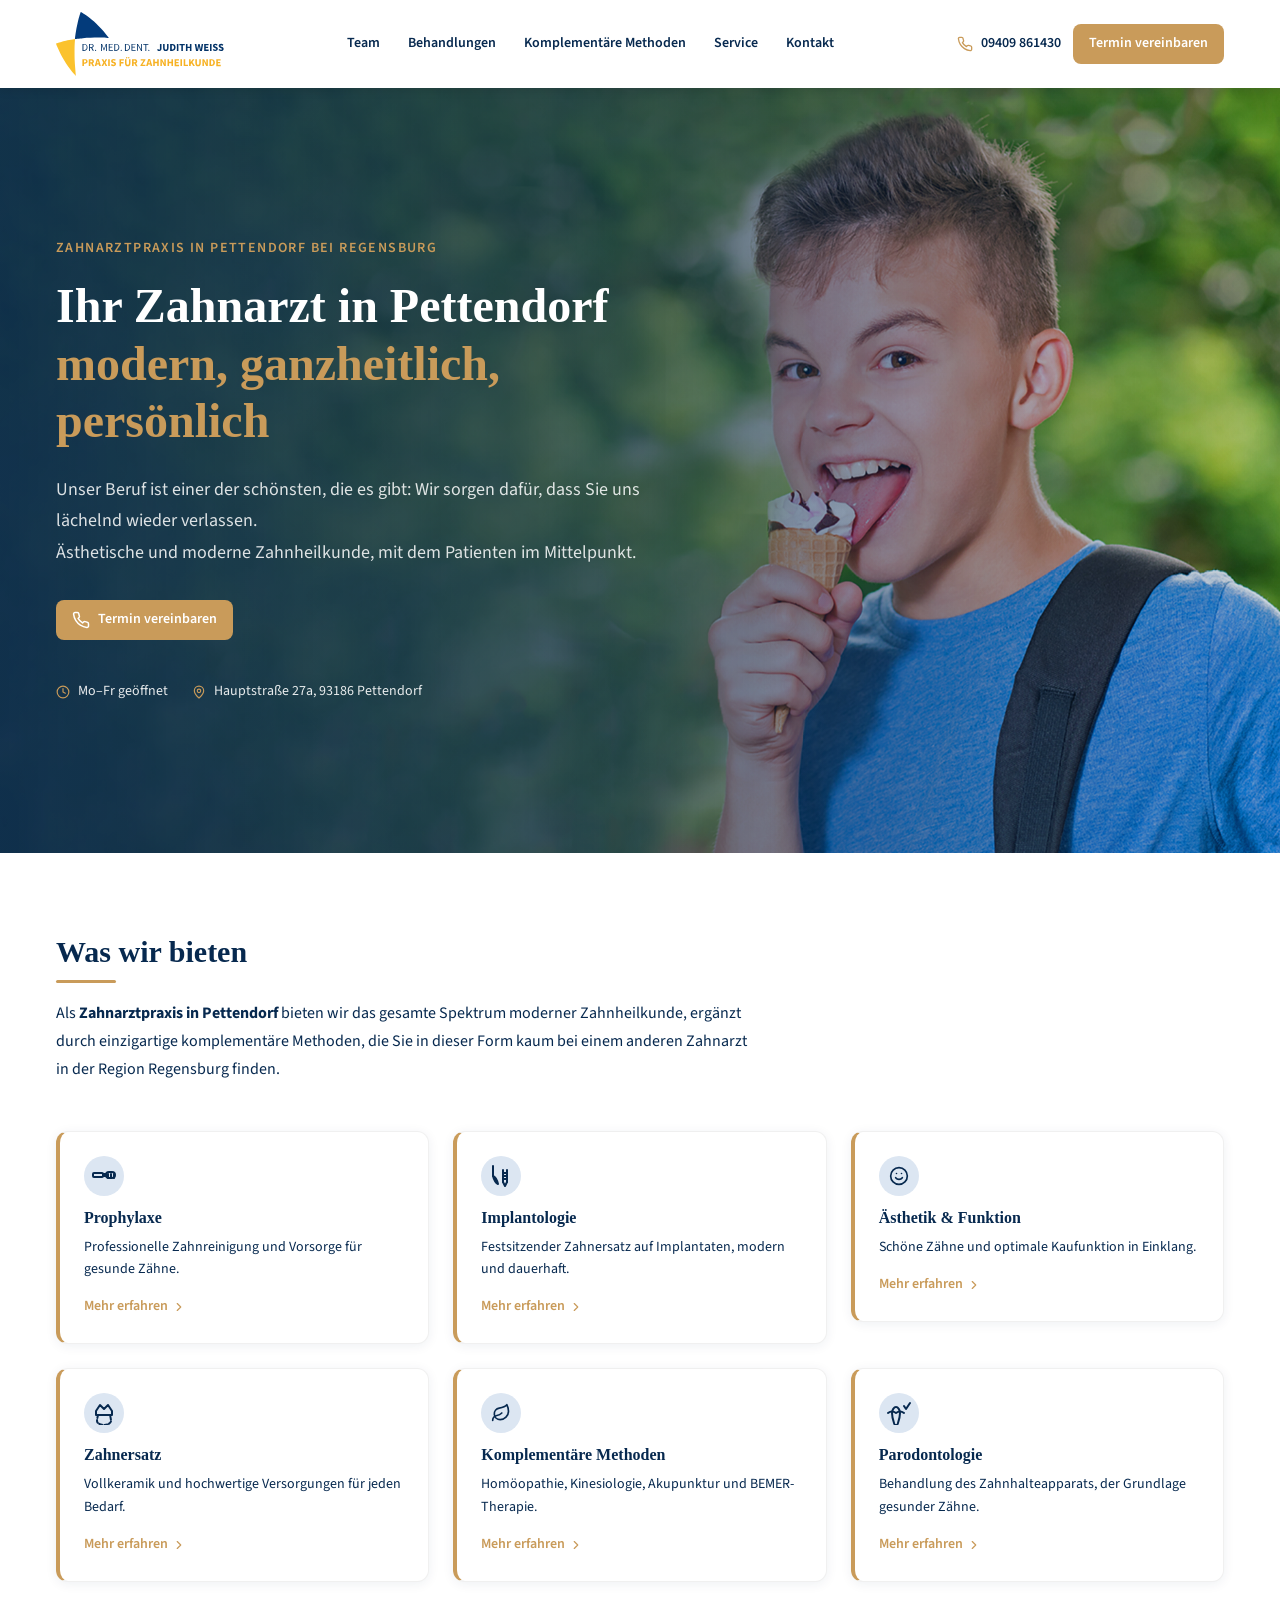
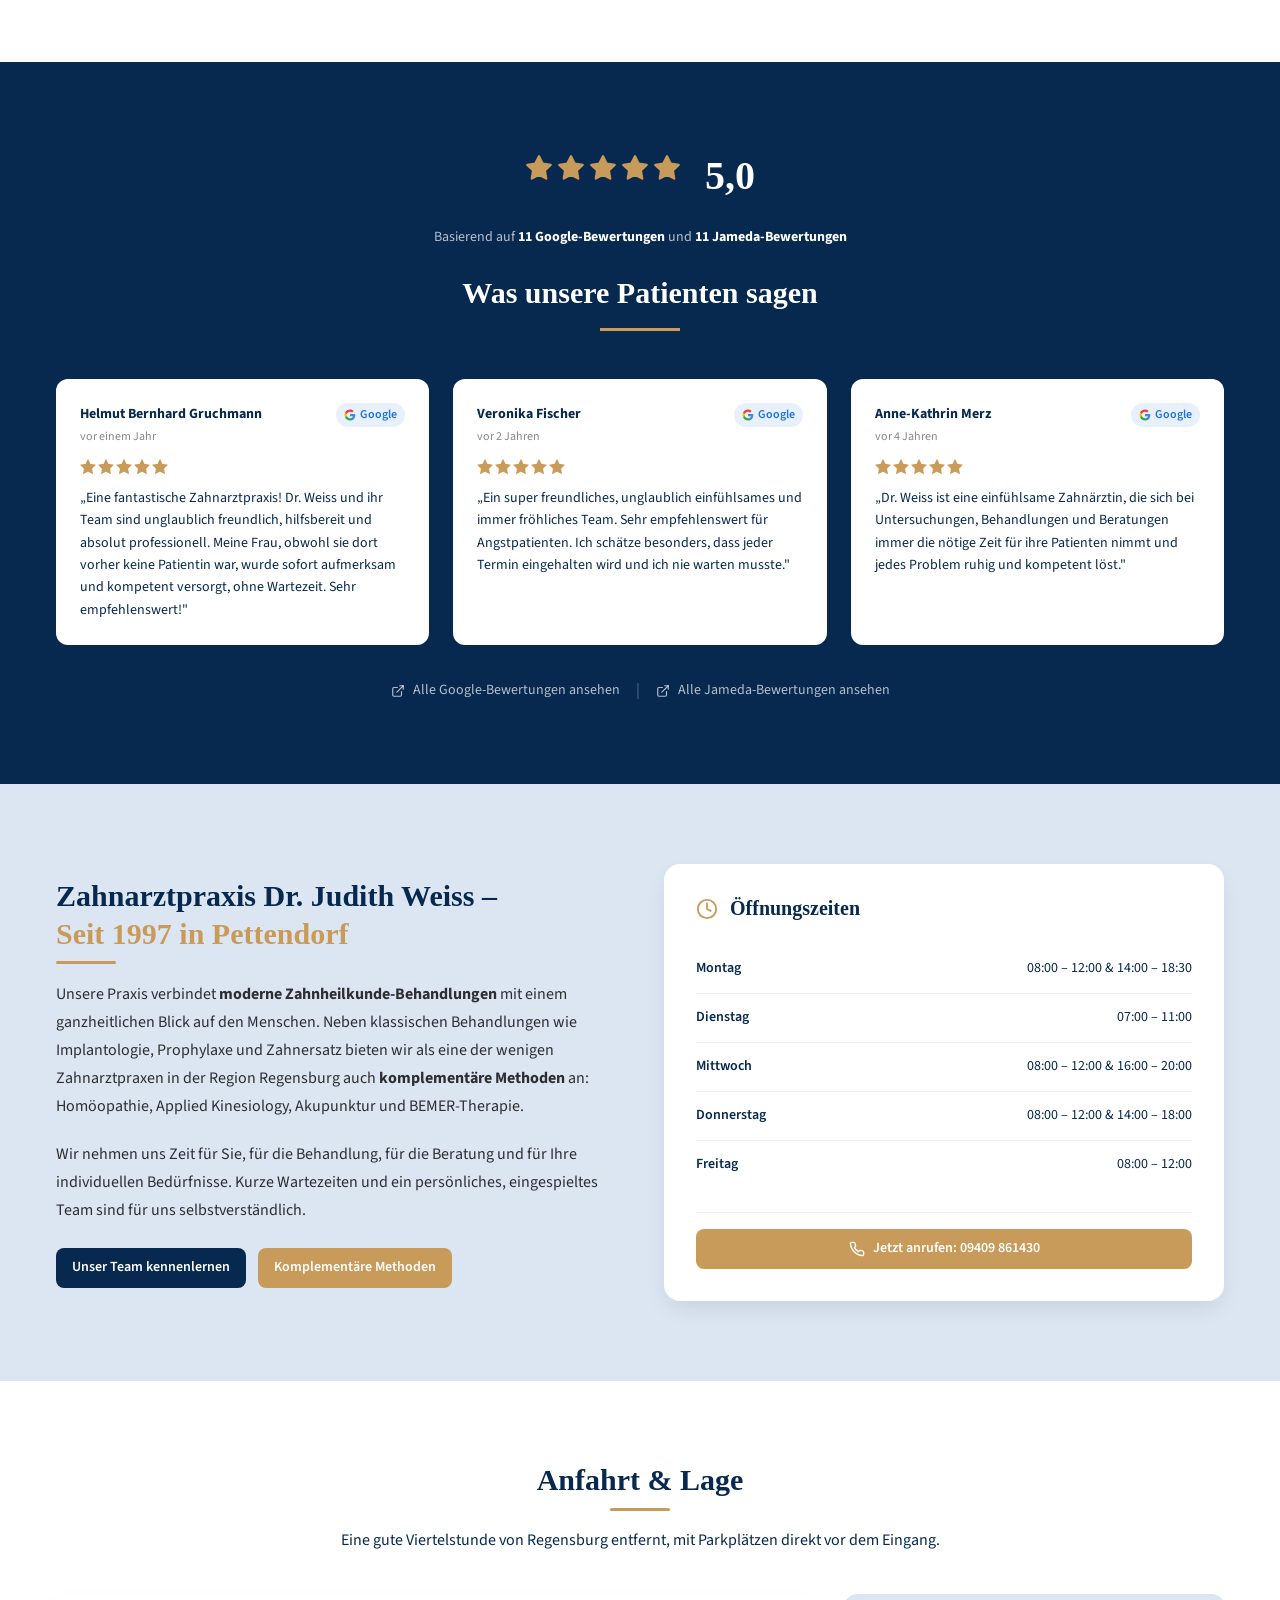
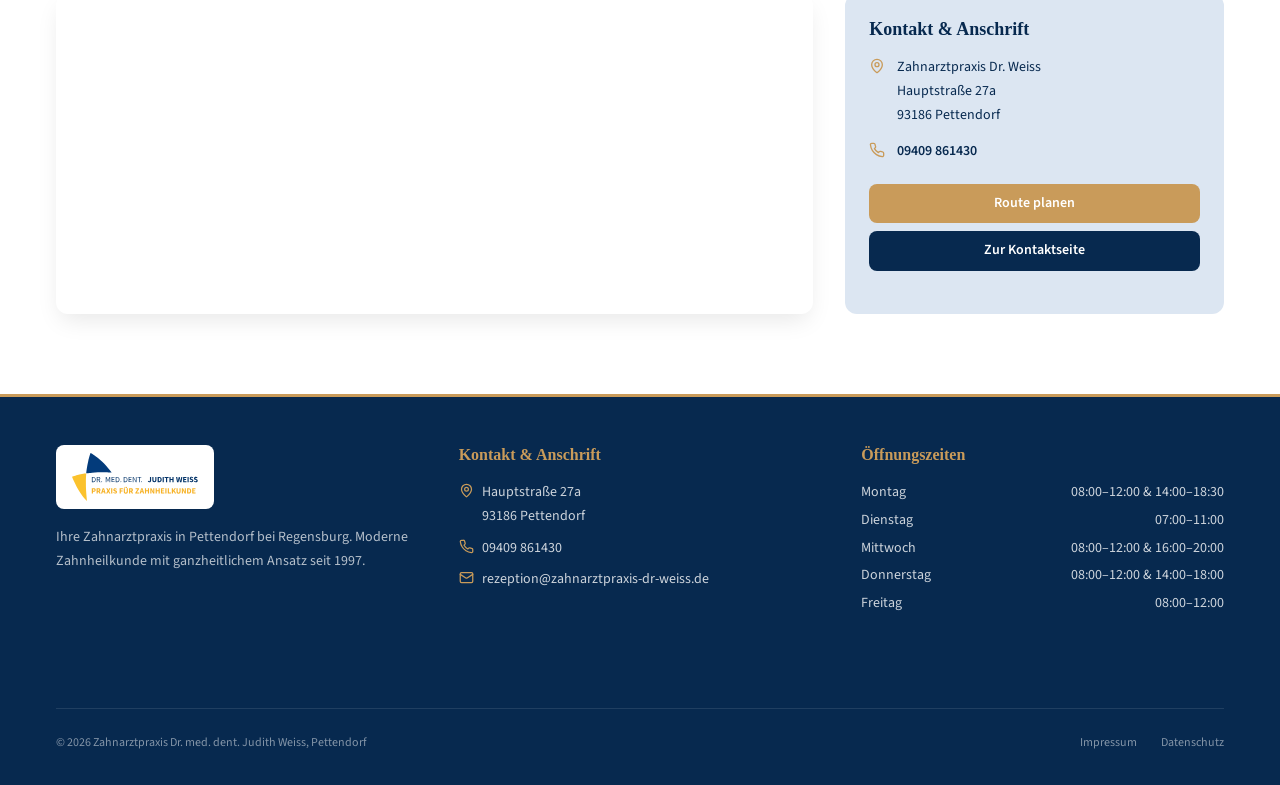
==== commit ce16550e: "Add files via upload" ====
--- a/index.html
+++ b/index.html
@@ -5,6 +5,13 @@
     <meta name="viewport" content="width=device-width, initial-scale=1.0, maximum-scale=1">
     <title>Zahnarztpraxis Dr. Judith Weiss – Pettendorf</title>
     <meta name="description" content="Zahnarztpraxis Dr. Judith Weiss in Pettendorf bei Regensburg. Moderne Zahnheilkunde, Implantologie, Prophylaxe, Homöopathie & komplementäre Methoden. Jetzt Termin vereinbaren: 09409 861430.">
+    
+    <!-- Favicon -->
+    <link rel="icon" type="image/png" sizes="16x16" href="./assets/favicon-16.png">
+    <link rel="icon" type="image/png" sizes="32x32" href="./assets/favicon-32.png">
+    <link rel="icon" type="image/png" sizes="48x48" href="./assets/favicon-48.png">
+    <link rel="icon" type="image/png" sizes="96x96" href="./assets/favicon-96.png">
+    <link rel="apple-touch-icon" sizes="180x180" href="./assets/apple-touch-icon.png">
     
     <!-- Lokale Fonts - DSGVO-konform -->
     <link rel="stylesheet" href="./assets/fonts.css">
@@ -1045,7 +1052,7 @@
                         <span>modern, ganzheitlich, persönlich</span>
                     </h1>
                     <p class="hero-text">
-                        Unser Beruf ist einer der schönsten, die es gibt: Wir sorgen dafür, dass Sie uns lächelnd wieder verlassen. Ästhetische und moderne Zahnheilkunde, mit dem Patienten im Mittelpunkt.
+                        Unser Beruf ist einer der schönsten, die es gibt: Wir sorgen dafür, dass Sie uns lächelnd wieder verlassen.<br>Ästhetische und moderne Zahnheilkunde, mit dem Patienten im Mittelpunkt.
                     </p>
                     <div class="hero-buttons">
                         <a href="tel:+499409861430" class="btn-gold">
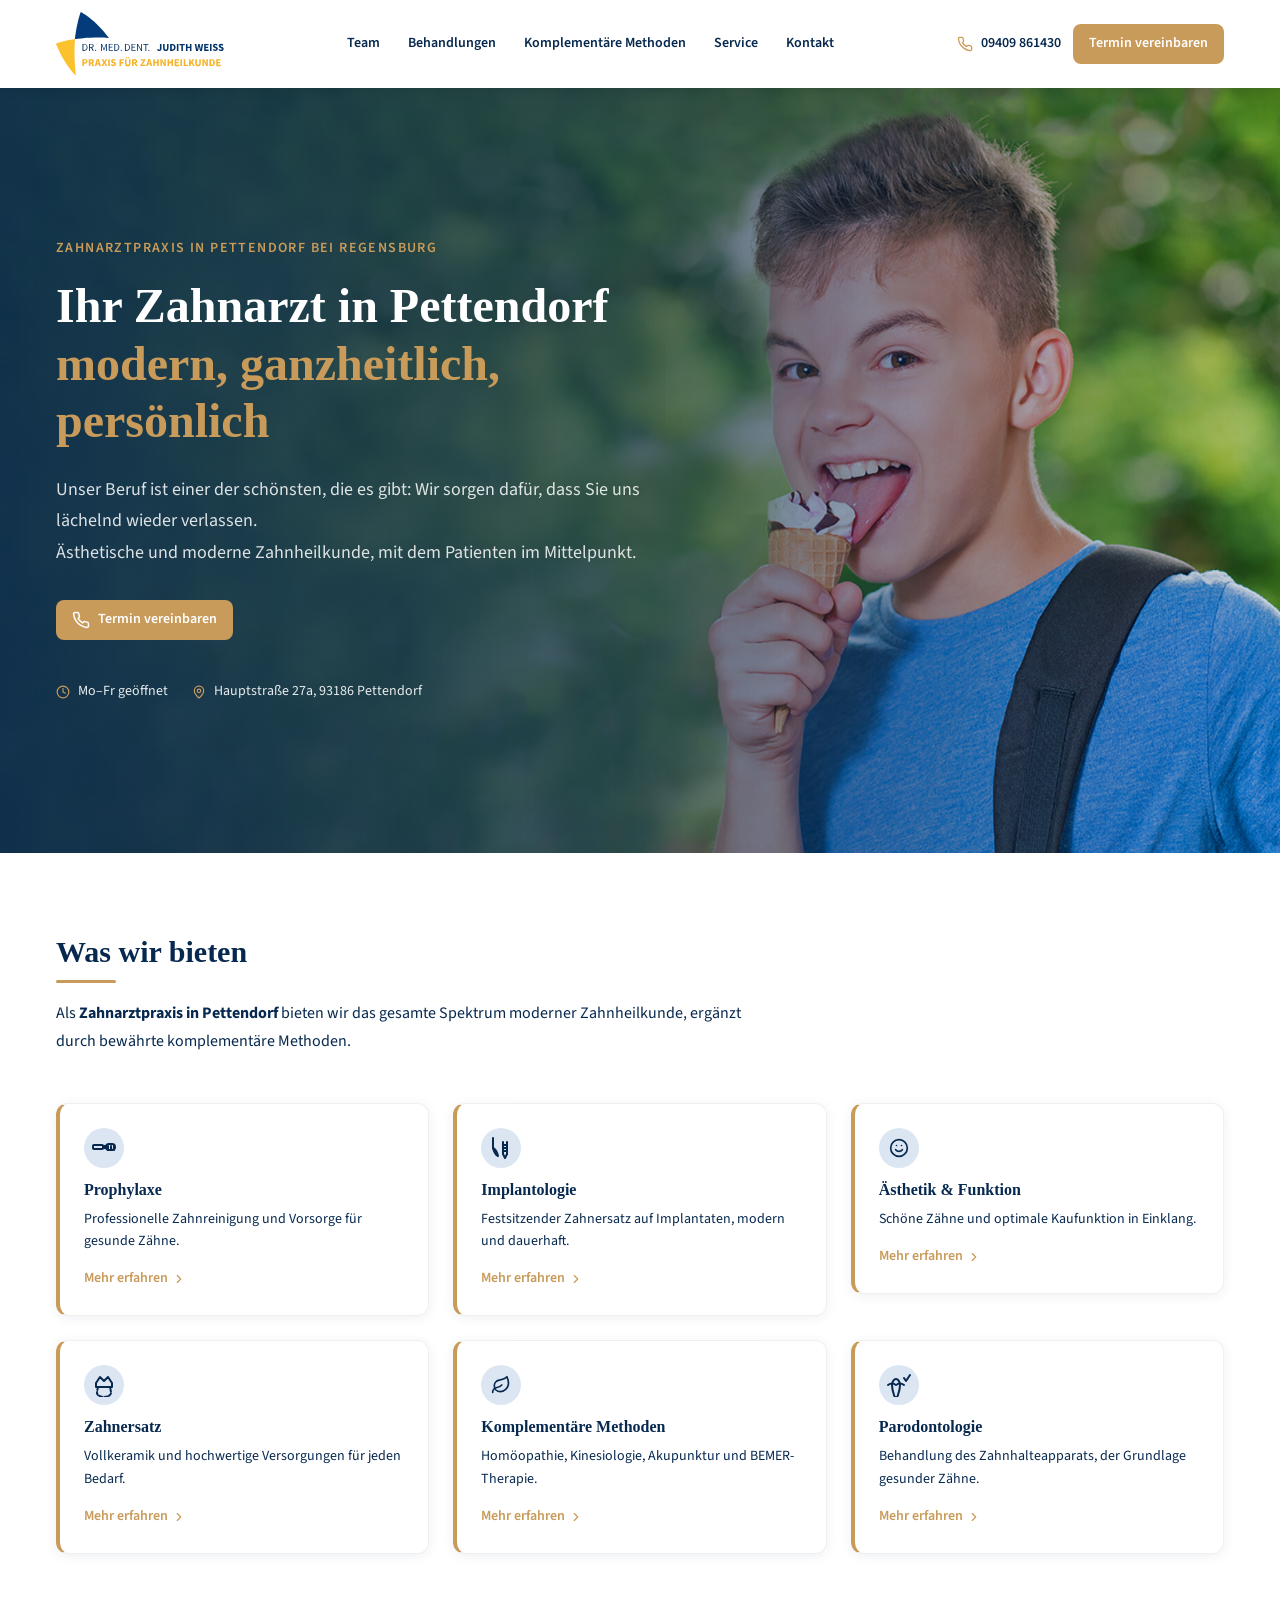
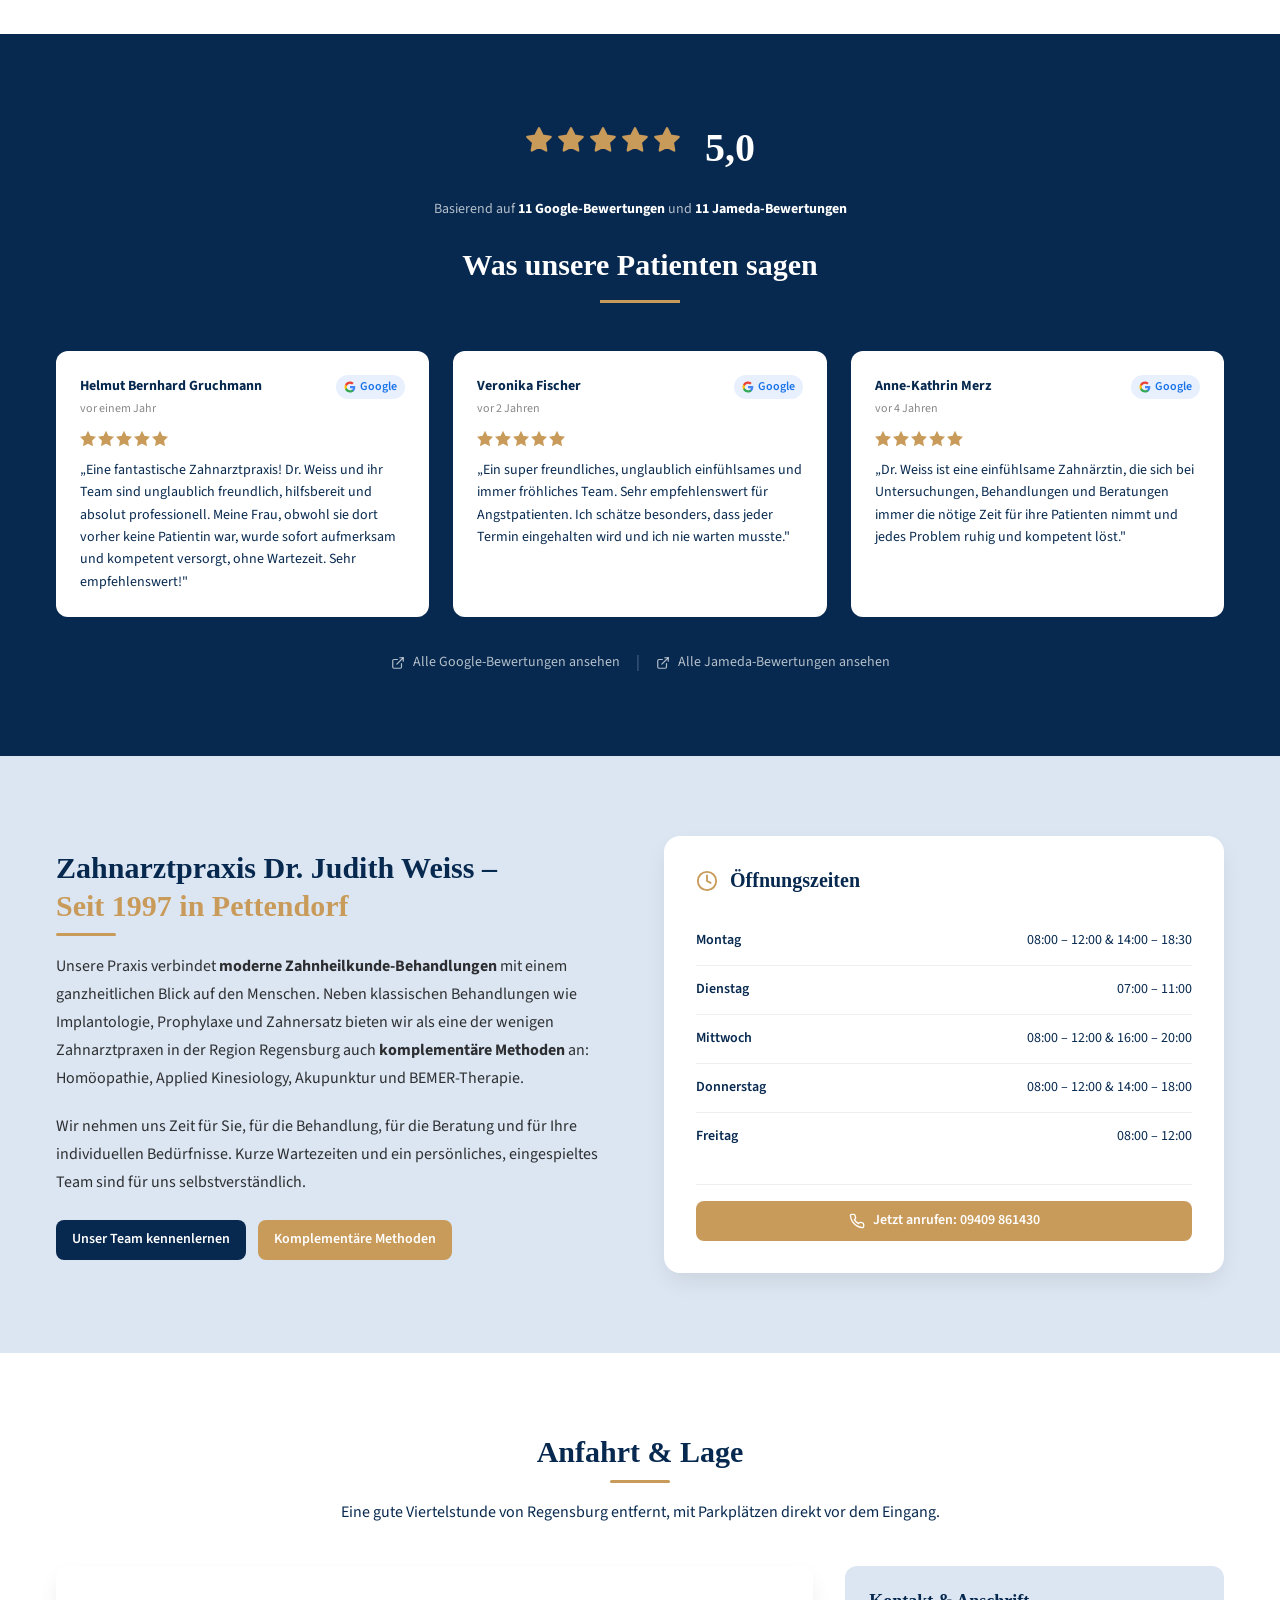
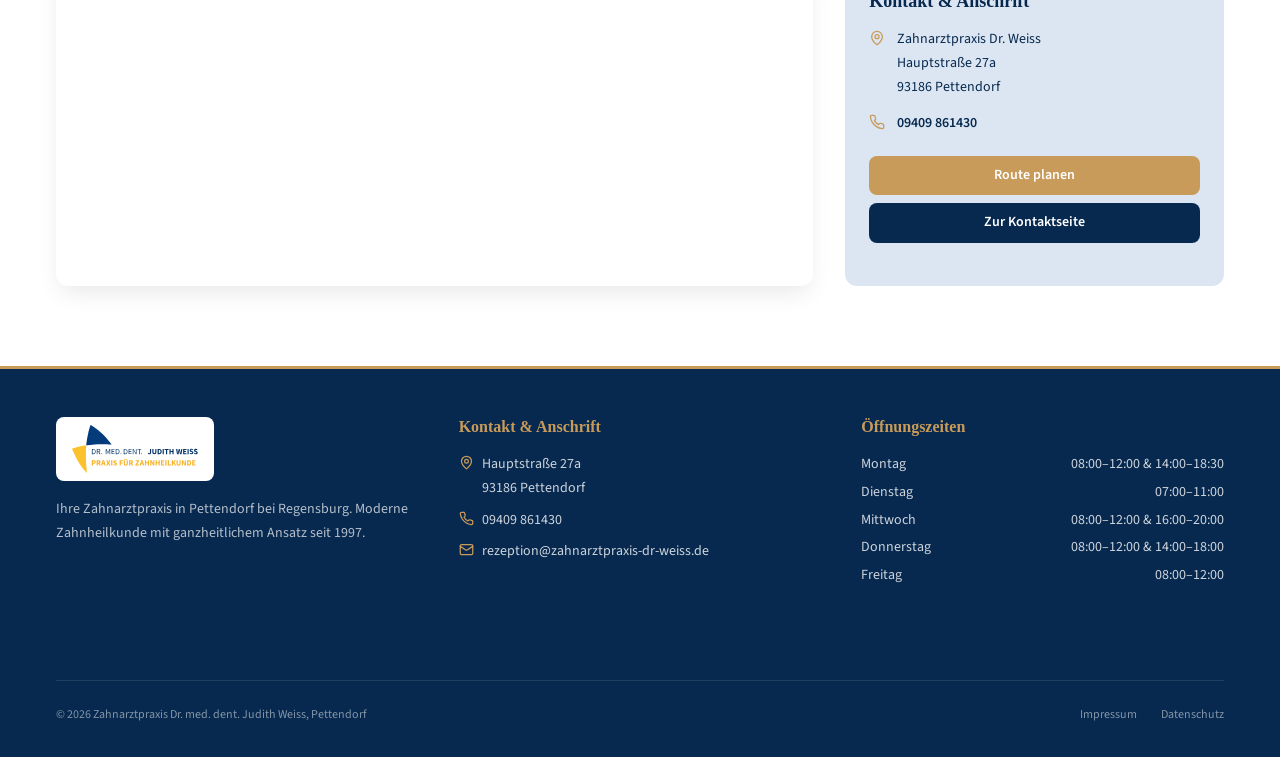
==== commit e3da70fe: "Add files via upload" ====
--- a/index.html
+++ b/index.html
@@ -1081,7 +1081,7 @@
                 <div style="text-align: left; margin-bottom: 3rem; max-width: 700px;">
                     <h2 class="section-heading">Was wir bieten</h2>
                     <p style="color: var(--navy); margin: 1rem 0 0; line-height: 1.75;">
-                        Als <strong>Zahnarztpraxis in Pettendorf</strong> bieten wir das gesamte Spektrum moderner Zahnheilkunde, ergänzt durch einzigartige komplementäre Methoden, die Sie in dieser Form kaum bei einem anderen Zahnarzt in der Region Regensburg finden.
+                        Als <strong>Zahnarztpraxis in Pettendorf</strong> bieten wir das gesamte Spektrum moderner Zahnheilkunde, ergänzt durch bewährte komplementäre Methoden.
                     </p>
                 </div>
                 
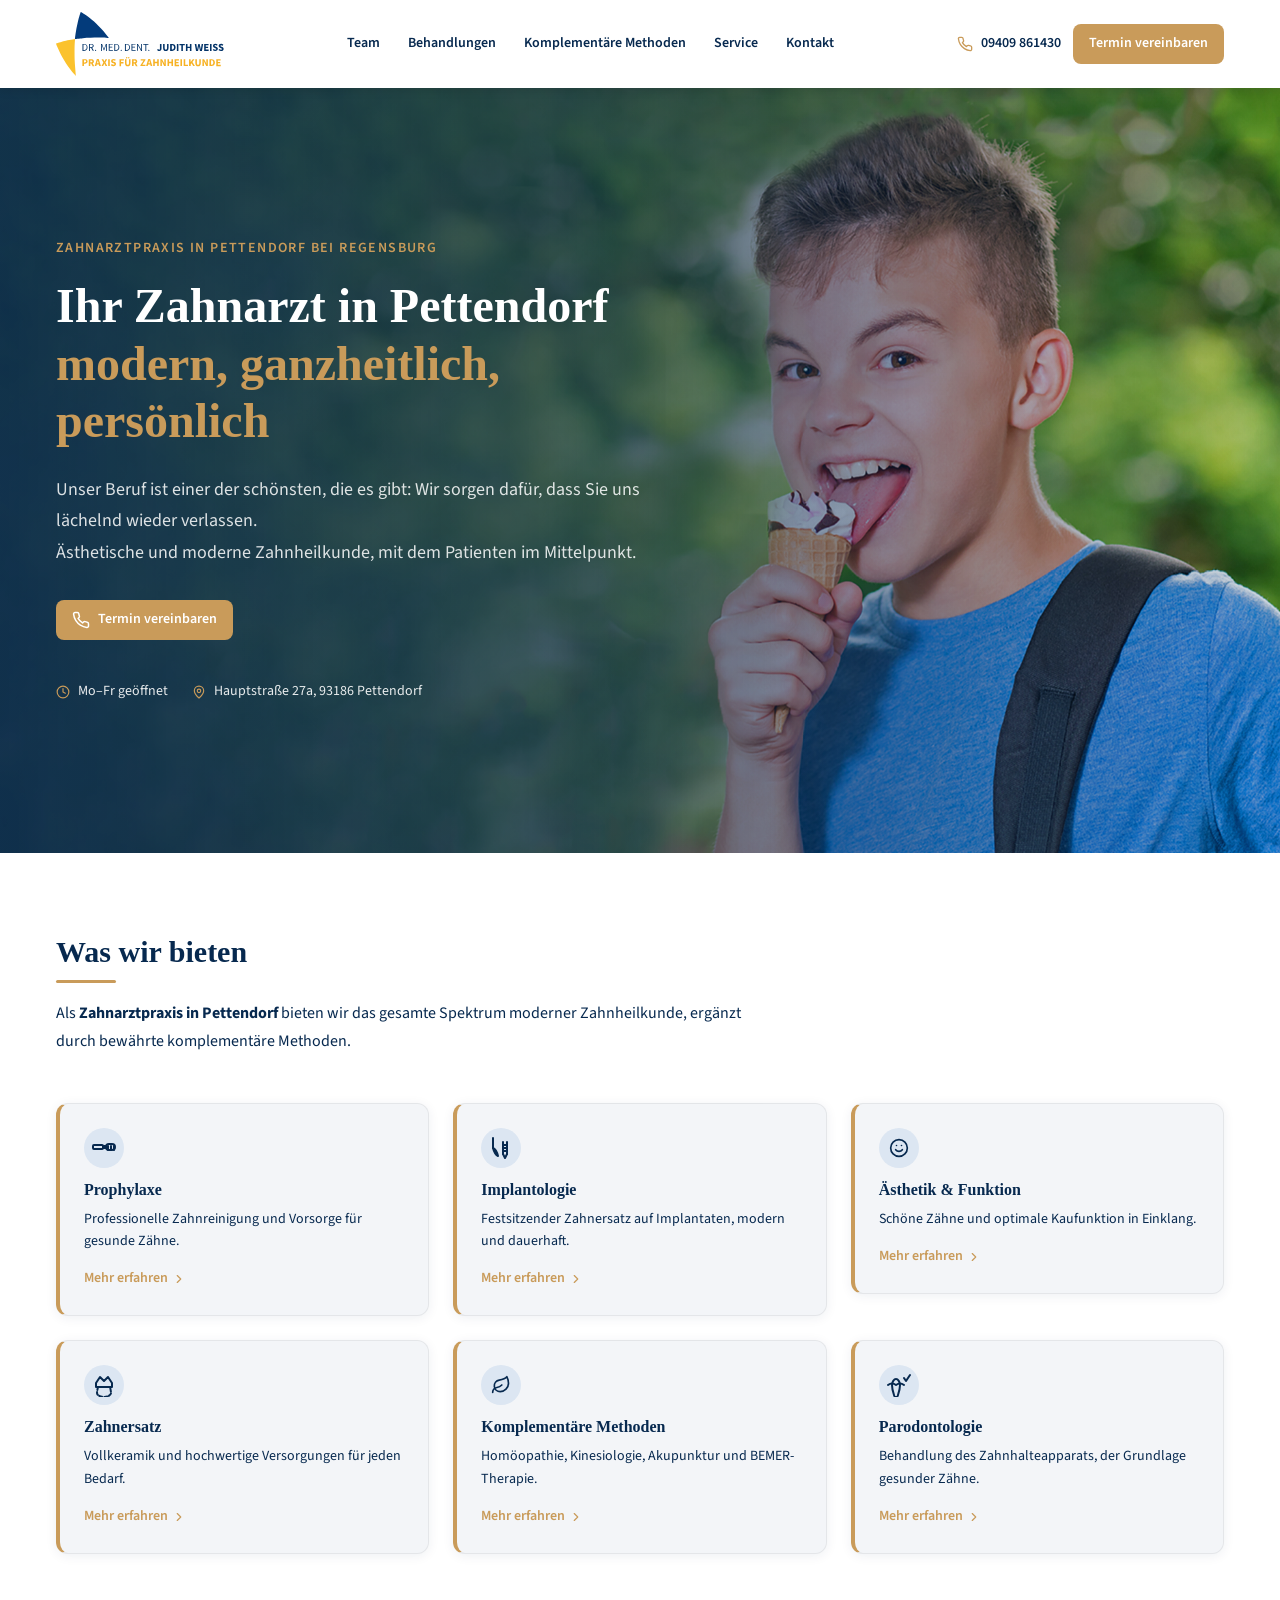
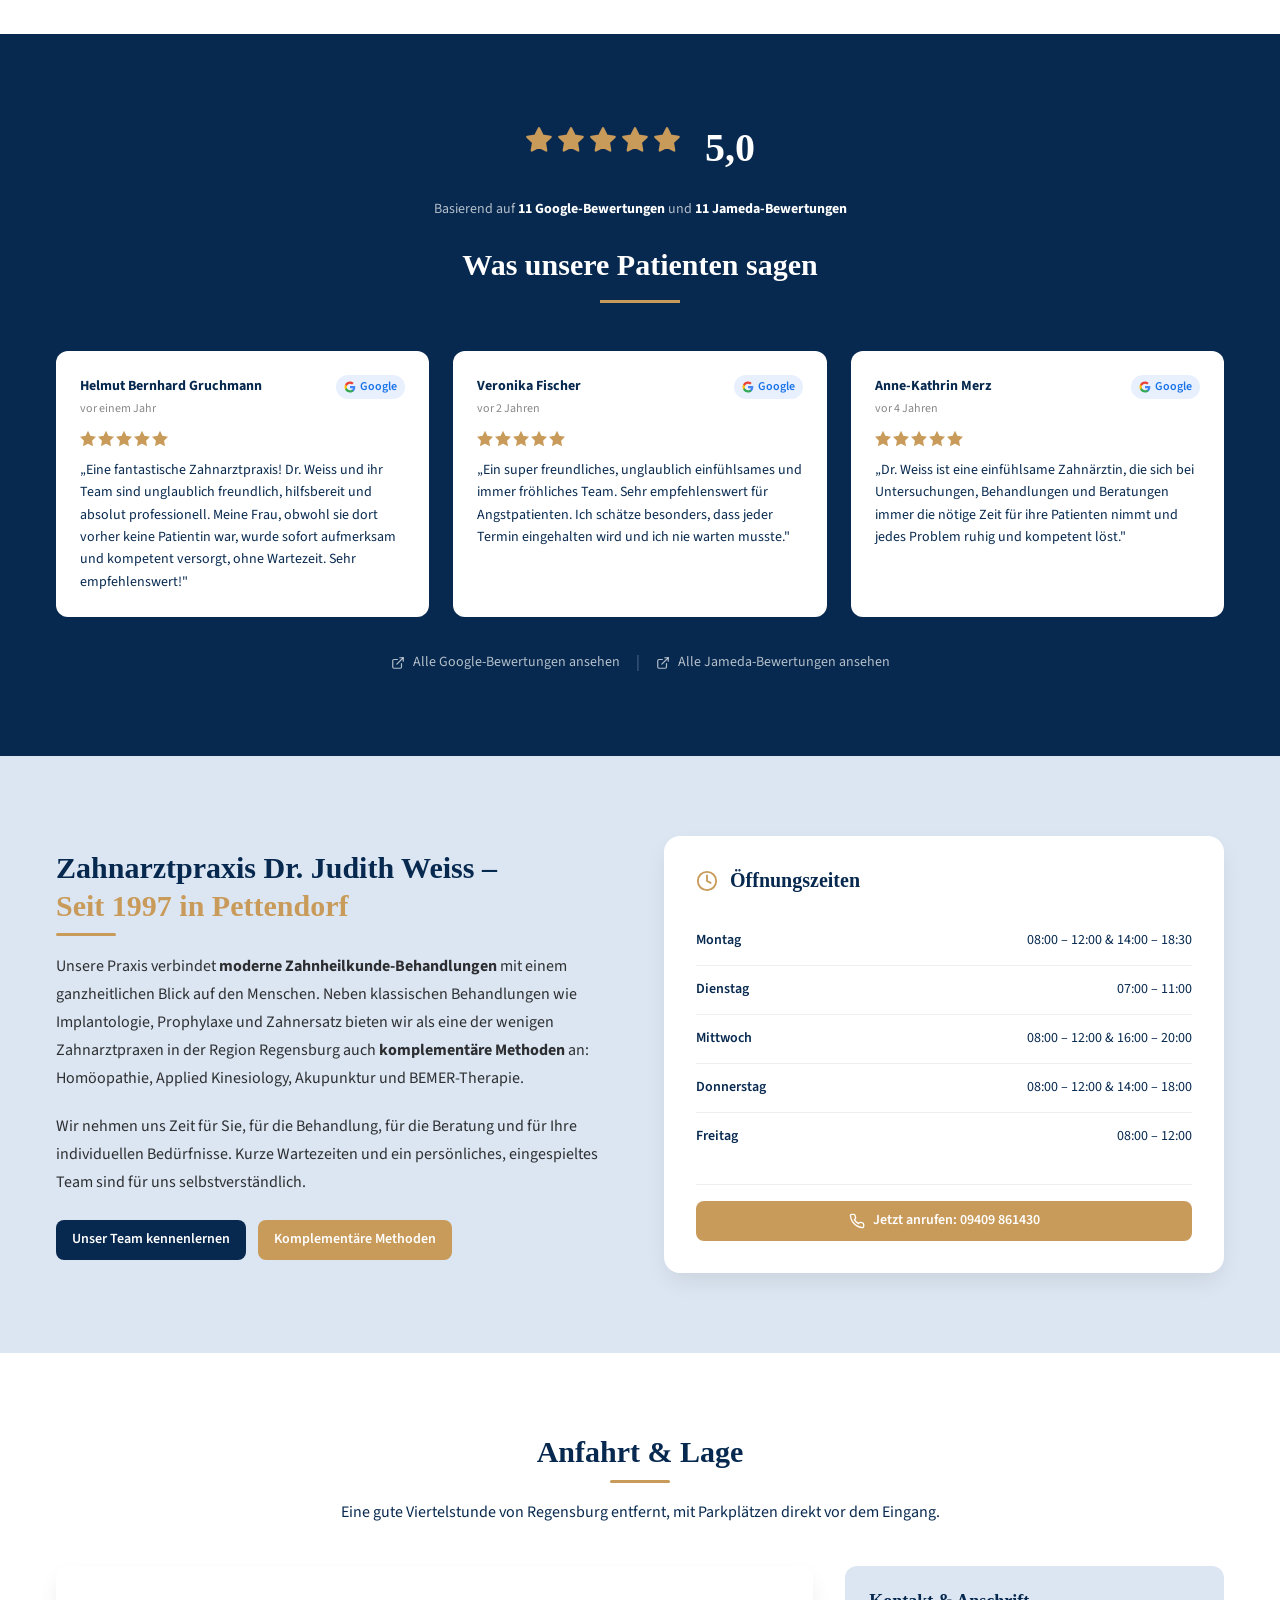
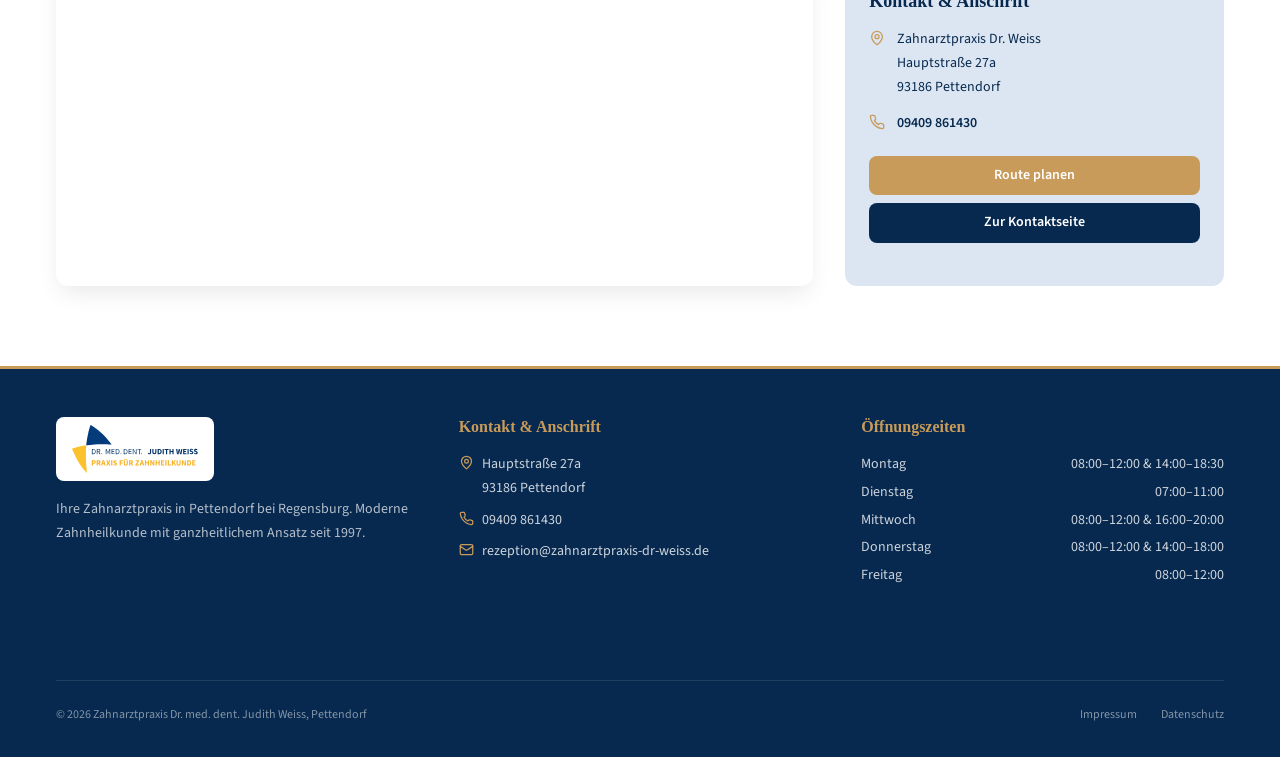
==== commit 3807929e: "Add files via upload" ====
--- a/index.html
+++ b/index.html
@@ -389,7 +389,7 @@
         }
         
         .service-card {
-            background: white;
+            background: oklch(97% 0.005 255);
             border: 1px solid rgba(0, 0, 0, 0.06);
             border-left: 4px solid var(--gold);
             border-radius: 0.75rem;
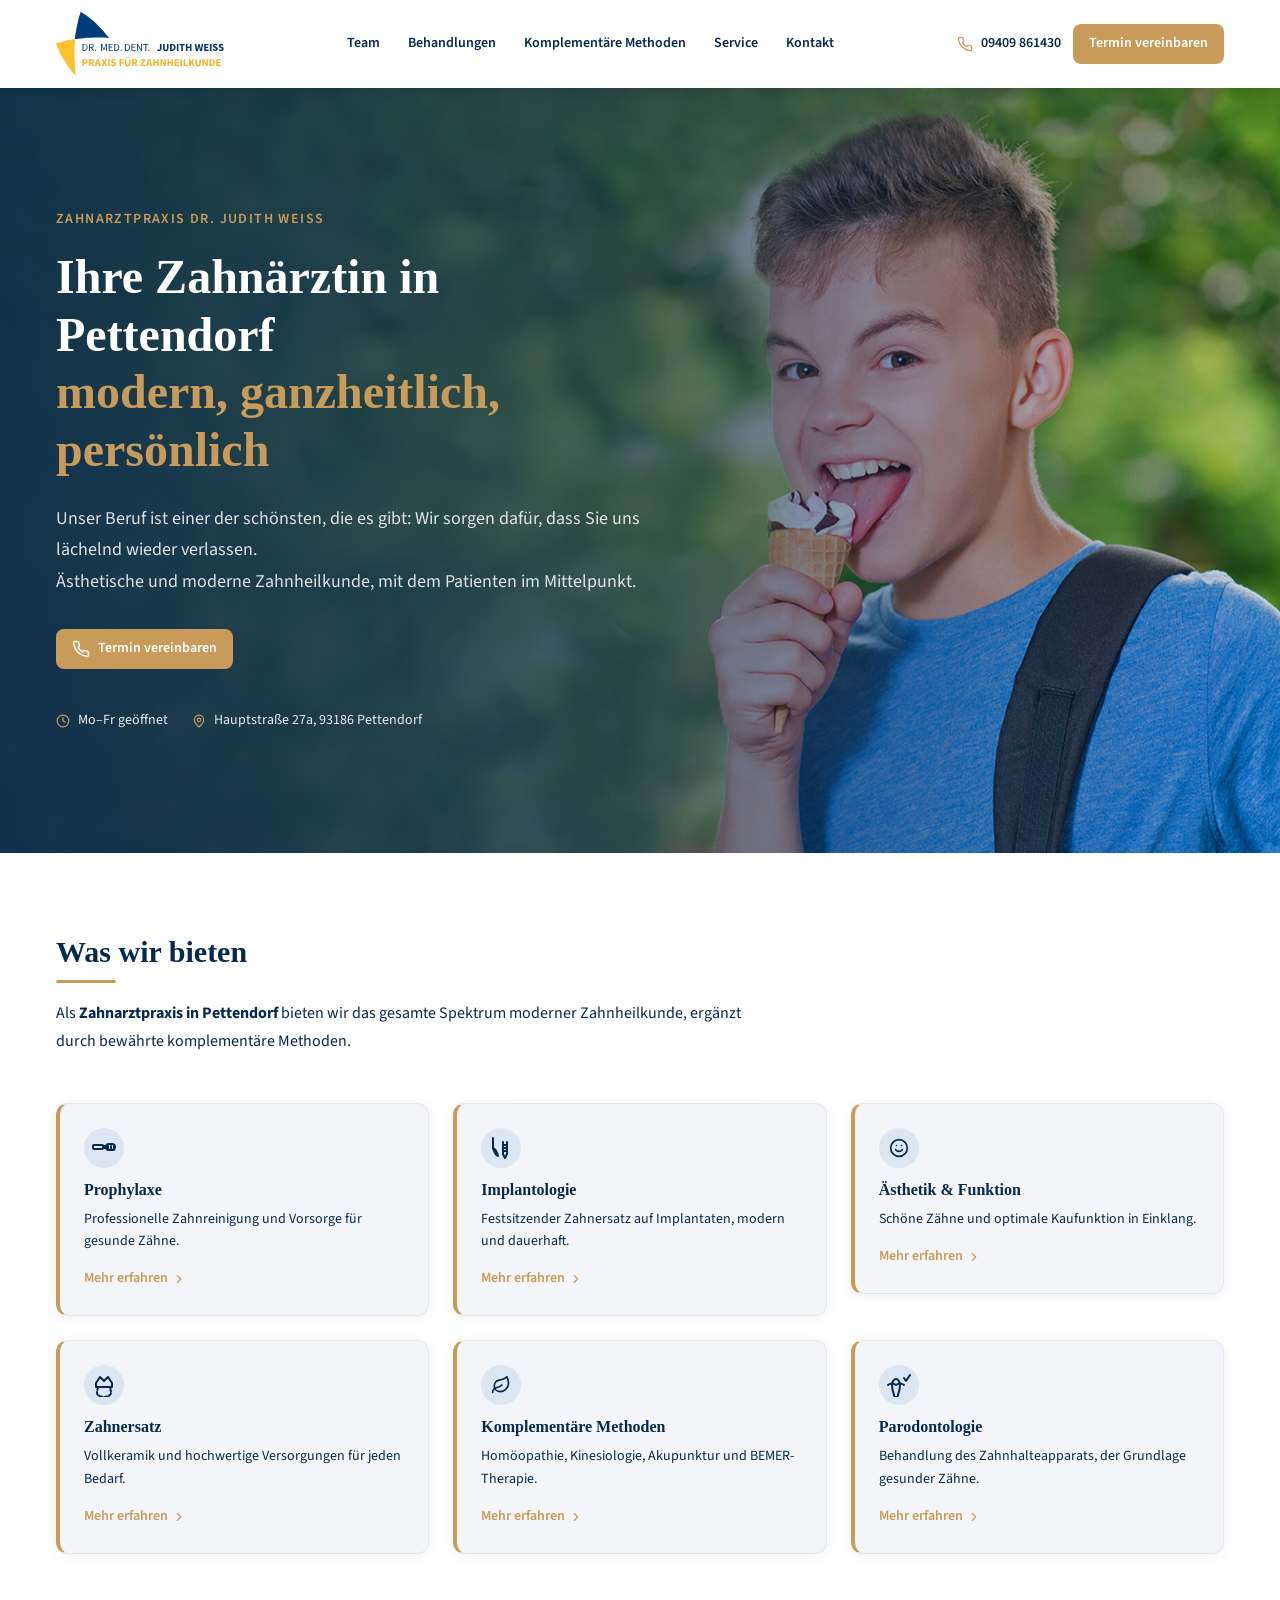
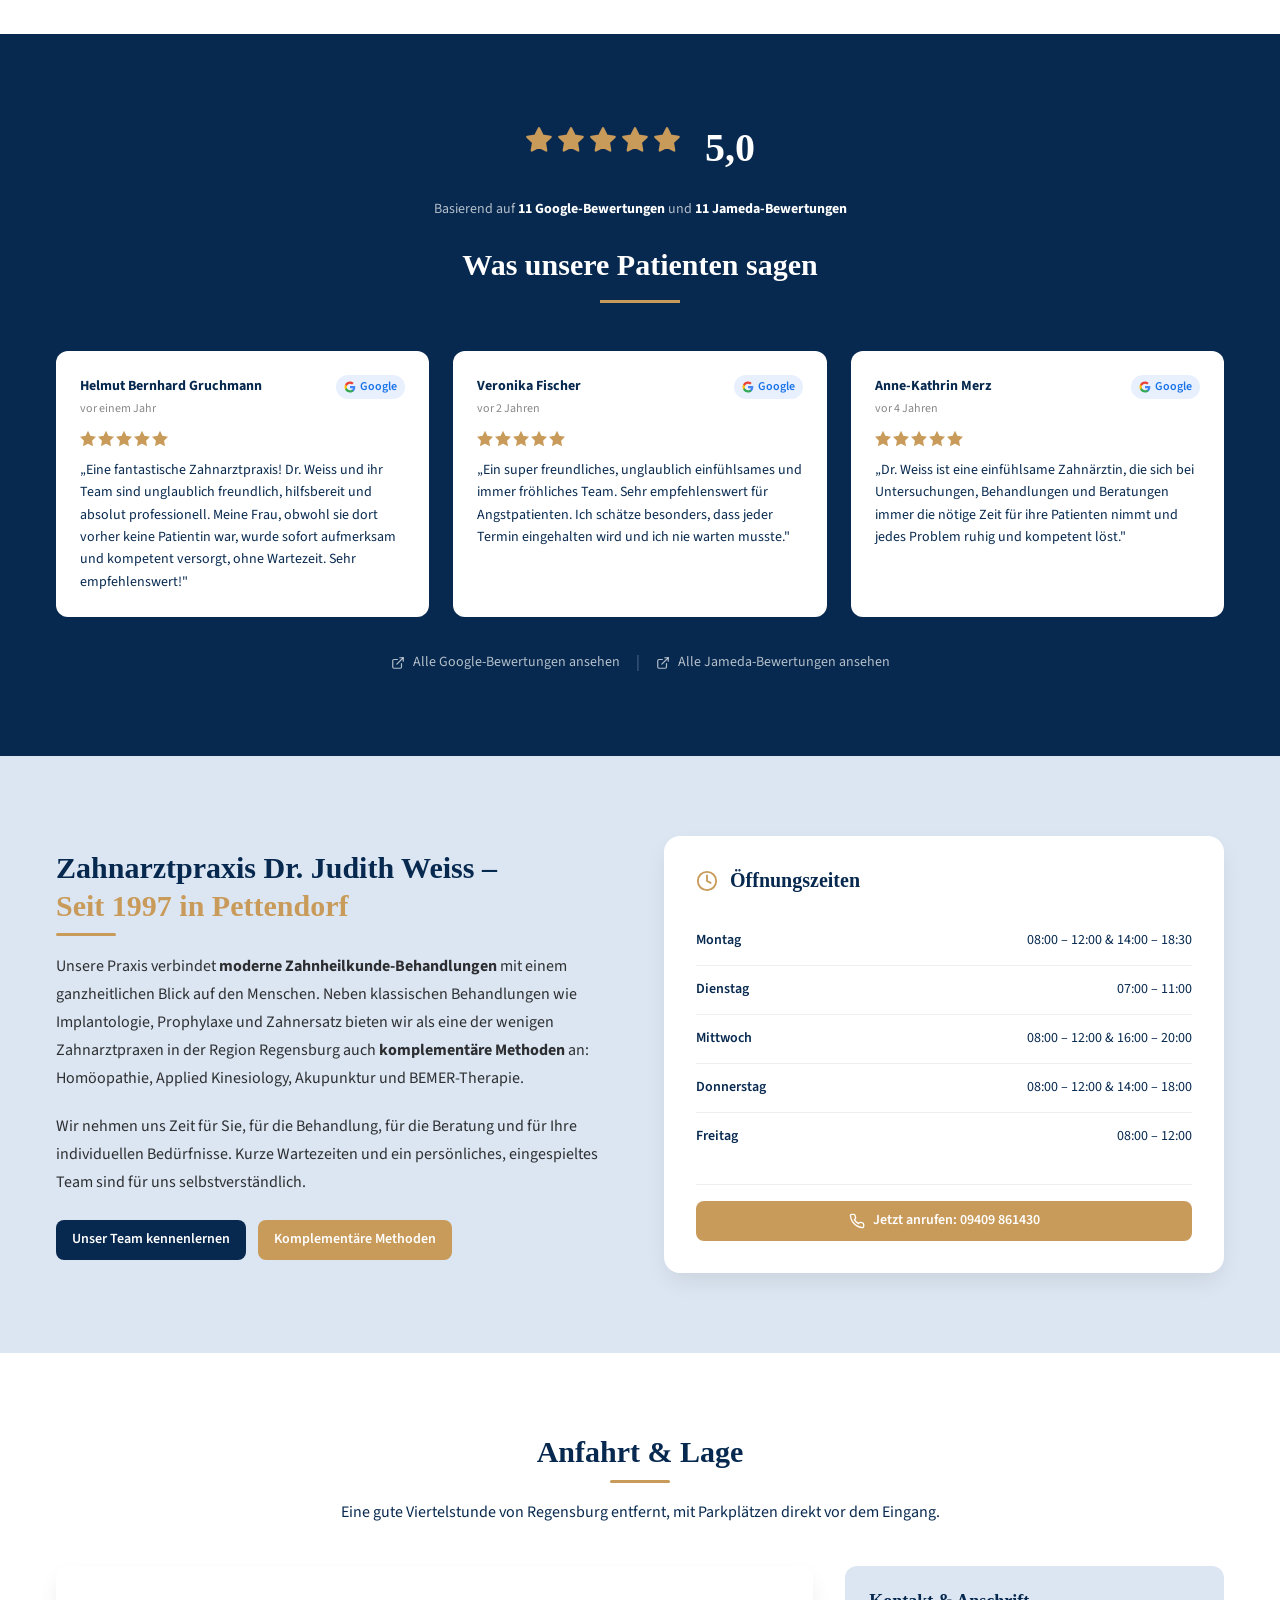
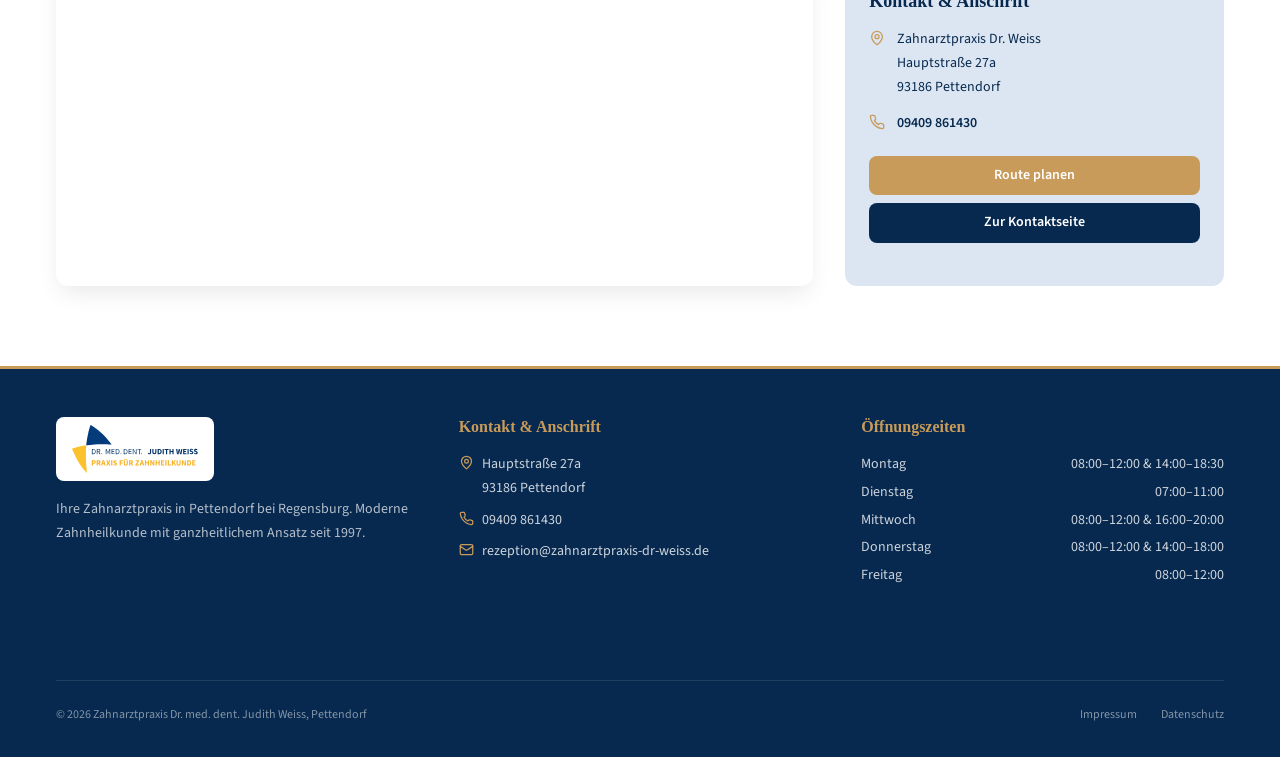
==== commit c45e2a8e: "Add files via upload" ====
--- a/index.html
+++ b/index.html
@@ -203,8 +203,8 @@
             .hero-overlay {
                 background: linear-gradient(to bottom,
                     var(--navy) 0%,
-                    var(--navy) 35%,
-                    rgba(26, 54, 93, 0.3) 55%,
+                    var(--navy) 38%,
+                    rgba(26, 54, 93, 0.3) 58%,
                     rgba(26, 54, 93, 0.2) 100%);
             }
             
@@ -1046,9 +1046,9 @@
             <div class="hero-overlay"></div>
             <div class="container">
                 <div class="hero-content">
-                    <p class="hero-subtitle">Zahnarztpraxis in Pettendorf bei Regensburg</p>
+                    <p class="hero-subtitle">Zahnarztpraxis Dr. Judith Weiss</p>
                     <h1 class="hero-title">
-                        Ihr Zahnarzt in Pettendorf<br>
+                        Ihre Zahnärztin in Pettendorf<br>
                         <span>modern, ganzheitlich, persönlich</span>
                     </h1>
                     <p class="hero-text">
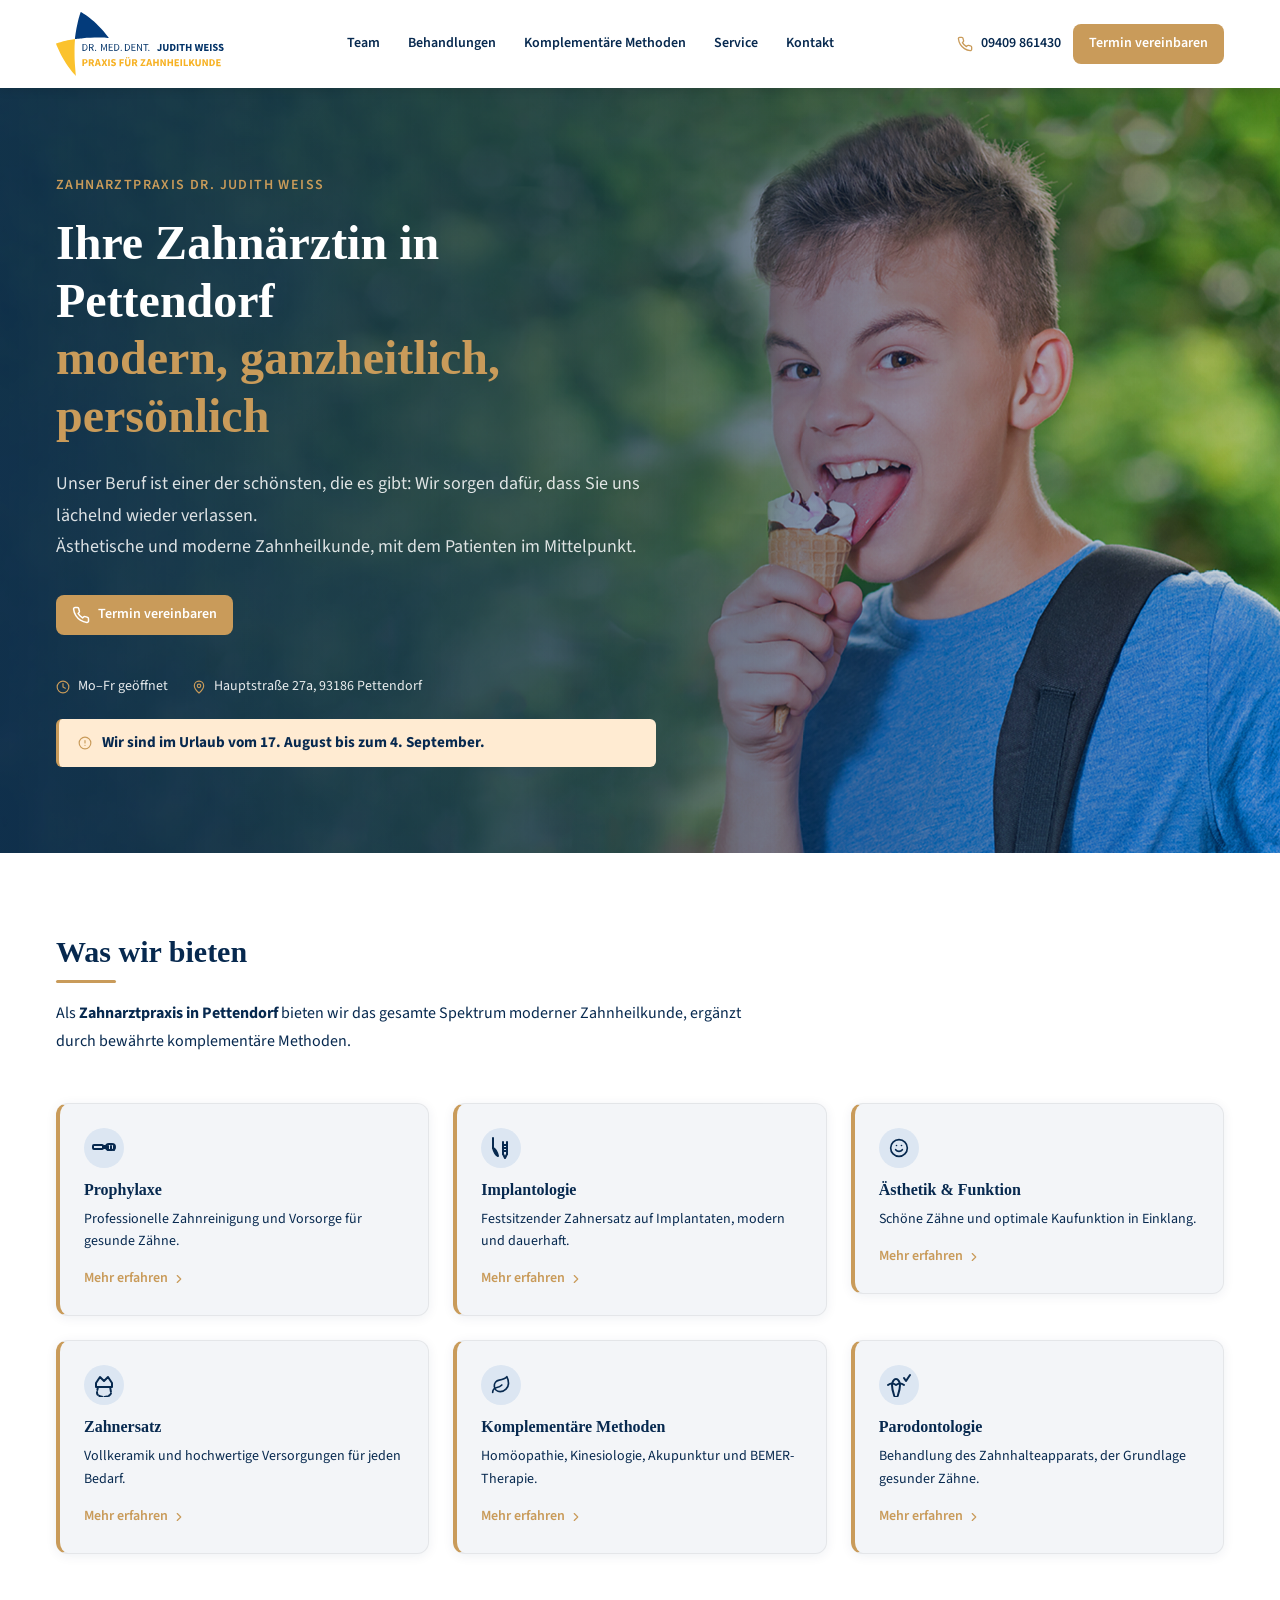
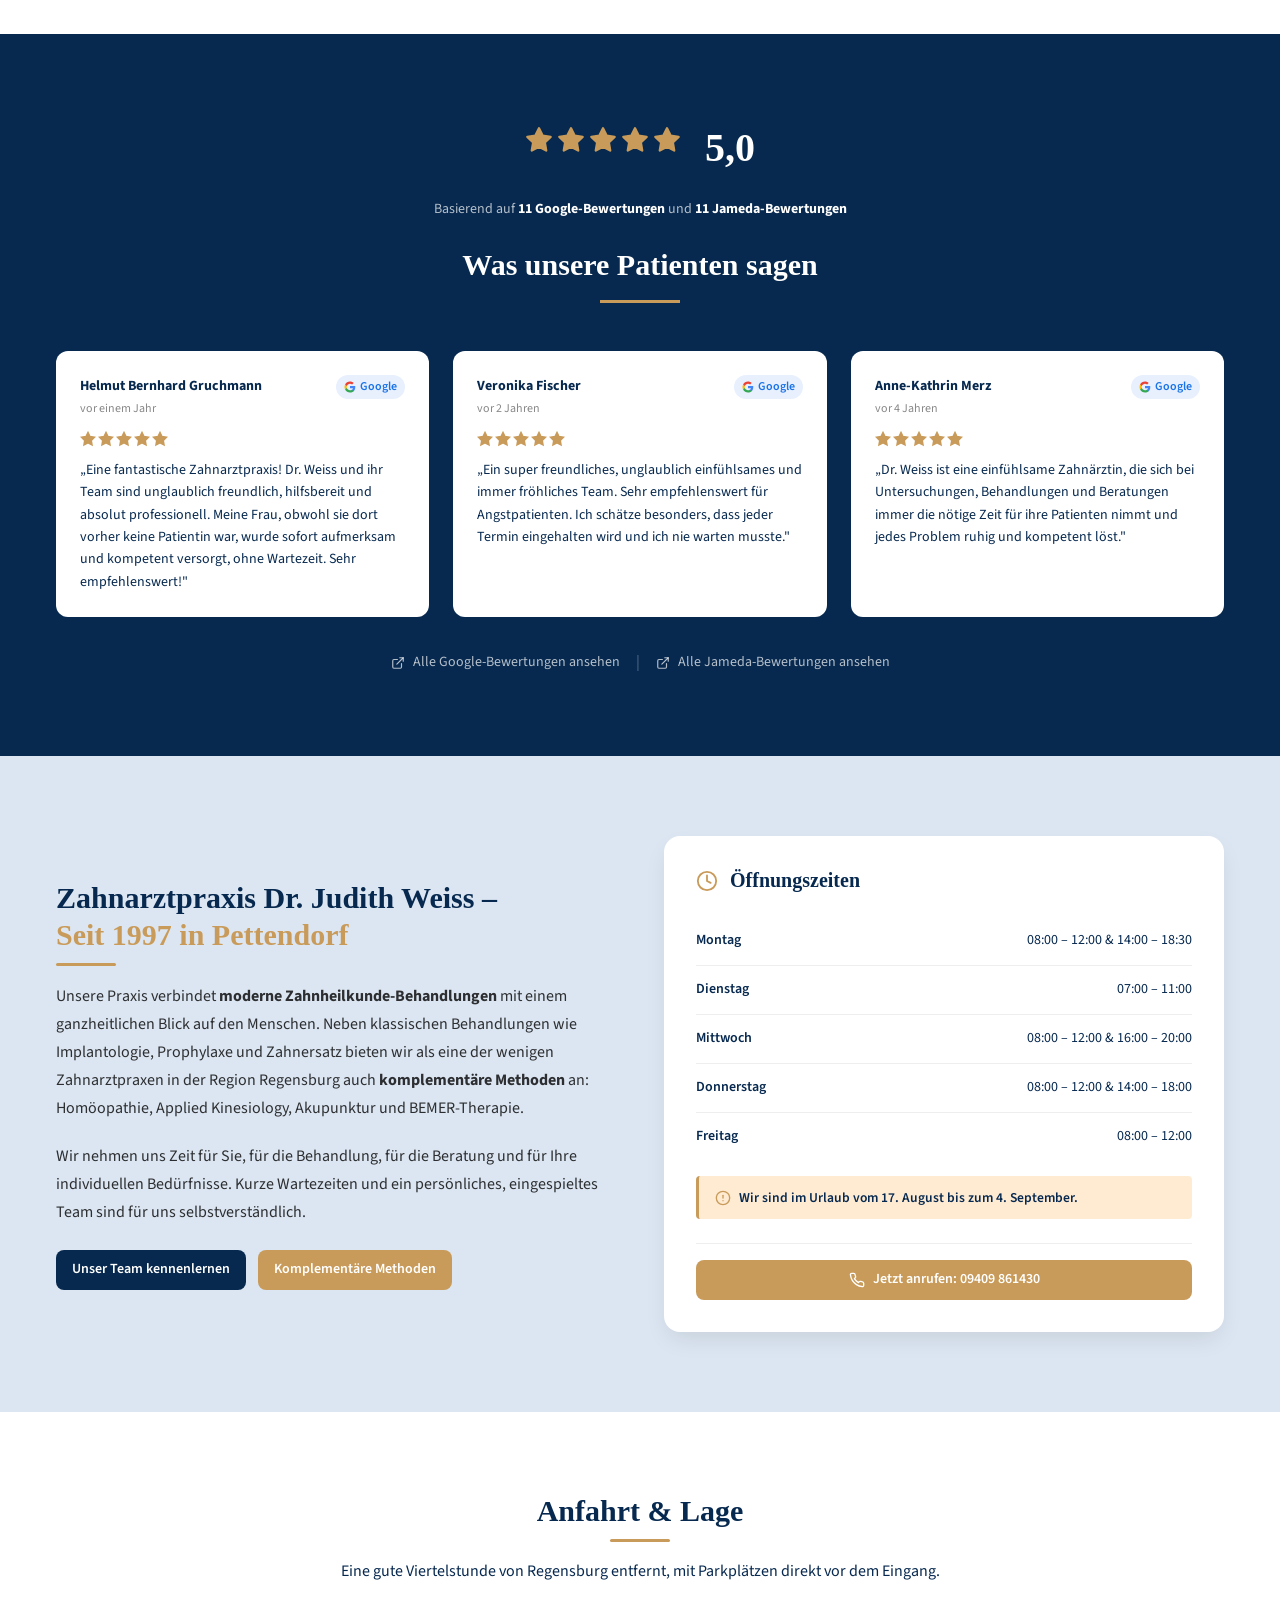
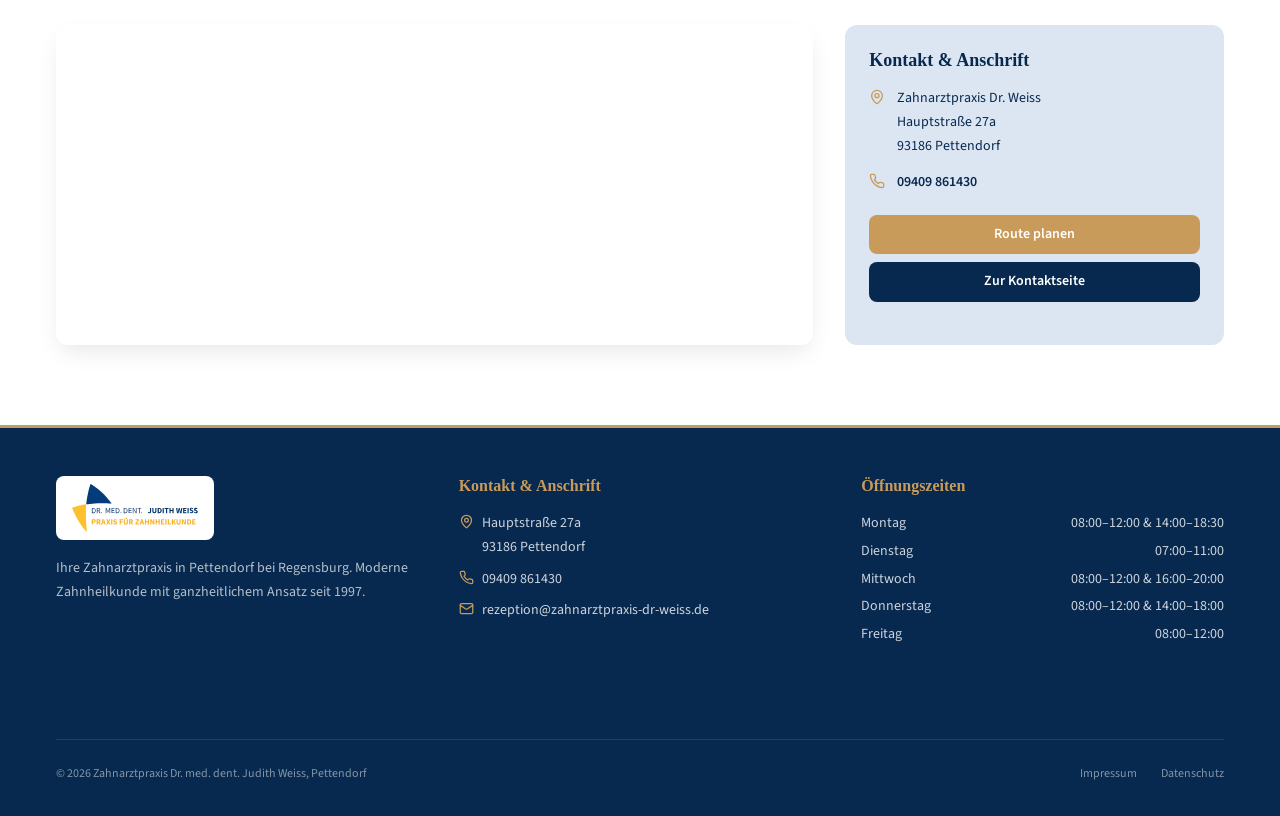
==== commit 68bd26db: "Add files via upload" ====
--- a/index.html
+++ b/index.html
@@ -657,6 +657,44 @@
         .hours-cta .btn-gold {
             width: 100%;
             justify-content: center;
+        }
+        
+        .vacation-notice {
+            display: flex;
+            align-items: flex-start;
+            gap: 0.5rem;
+            margin-top: 1rem;
+            padding: 0.75rem 1rem;
+            background: var(--gold-light);
+            border-left: 3px solid var(--gold);
+            border-radius: 0.25rem;
+            font-size: 0.85rem;
+            font-weight: 600;
+            color: var(--navy);
+            line-height: 1.4;
+        }
+        .vacation-notice svg {
+            flex-shrink: 0;
+            margin-top: 0.1rem;
+            color: var(--gold);
+        }
+
+        .hero-vacation-notice {
+            display: flex;
+            align-items: center;
+            gap: 0.6rem;
+            margin-top: 1.25rem;
+            padding: 0.7rem 1.2rem;
+            font-size: 0.95rem;
+            font-weight: 700;
+            color: var(--navy);
+            background: var(--gold-light);
+            border-left: 3px solid var(--gold);
+            border-radius: 0.375rem;
+        }
+        .hero-vacation-notice svg {
+            flex-shrink: 0;
+            color: var(--gold);
         }
         
         /* Map section */
@@ -1069,6 +1107,10 @@
                             <svg xmlns="http://www.w3.org/2000/svg" width="14" height="14" viewBox="0 0 24 24" fill="none" stroke="currentColor" stroke-width="2" stroke-linecap="round" stroke-linejoin="round"><path d="M20 10c0 4.993-5.539 10.193-7.399 11.799a1 1 0 0 1-1.202 0C9.539 20.193 4 14.993 4 10a8 8 0 0 1 16 0"></path><circle cx="12" cy="10" r="3"></circle></svg>
                             Hauptstraße 27a, 93186 Pettendorf
                         </span>
+                    </div>
+                    <div class="hero-vacation-notice">
+                        <svg xmlns="http://www.w3.org/2000/svg" width="14" height="14" viewBox="0 0 24 24" fill="none" stroke="currentColor" stroke-width="2" stroke-linecap="round" stroke-linejoin="round"><circle cx="12" cy="12" r="10"></circle><line x1="12" y1="8" x2="12" y2="12"></line><line x1="12" y1="16" x2="12.01" y2="16"></line></svg>
+                        Wir sind im Urlaub vom 17. August bis zum 4. September.
                     </div>
                     </div>
                 </div>
@@ -1324,6 +1366,10 @@
                                     <span class="time">08:00 – 12:00</span>
                                 </li>
                             </ul>
+                            <div class="vacation-notice">
+                                <svg xmlns="http://www.w3.org/2000/svg" width="16" height="16" viewBox="0 0 24 24" fill="none" stroke="currentColor" stroke-width="2" stroke-linecap="round" stroke-linejoin="round"><circle cx="12" cy="12" r="10"></circle><line x1="12" y1="8" x2="12" y2="12"></line><line x1="12" y1="16" x2="12.01" y2="16"></line></svg>
+                                <span>Wir sind im Urlaub vom 17. August bis zum 4. September.</span>
+                            </div>
                             <div class="hours-cta">
                                 <a href="tel:+499409861430" class="btn-gold">
                                     <svg xmlns="http://www.w3.org/2000/svg" width="16" height="16" viewBox="0 0 24 24" fill="none" stroke="currentColor" stroke-width="2" stroke-linecap="round" stroke-linejoin="round"><path d="M22 16.92v3a2 2 0 0 1-2.18 2 19.79 19.79 0 0 1-8.63-3.07 19.5 19.5 0 0 1-6-6 19.79 19.79 0 0 1-3.07-8.67A2 2 0 0 1 4.11 2h3a2 2 0 0 1 2 1.72 12.84 12.84 0 0 0 .7 2.81 2 2 0 0 1-.45 2.11L8.09 9.91a16 16 0 0 0 6 6l1.27-1.27a2 2 0 0 1 2.11-.45 12.84 12.84 0 0 0 2.81.7A2 2 0 0 1 22 16.92z"></path></svg>
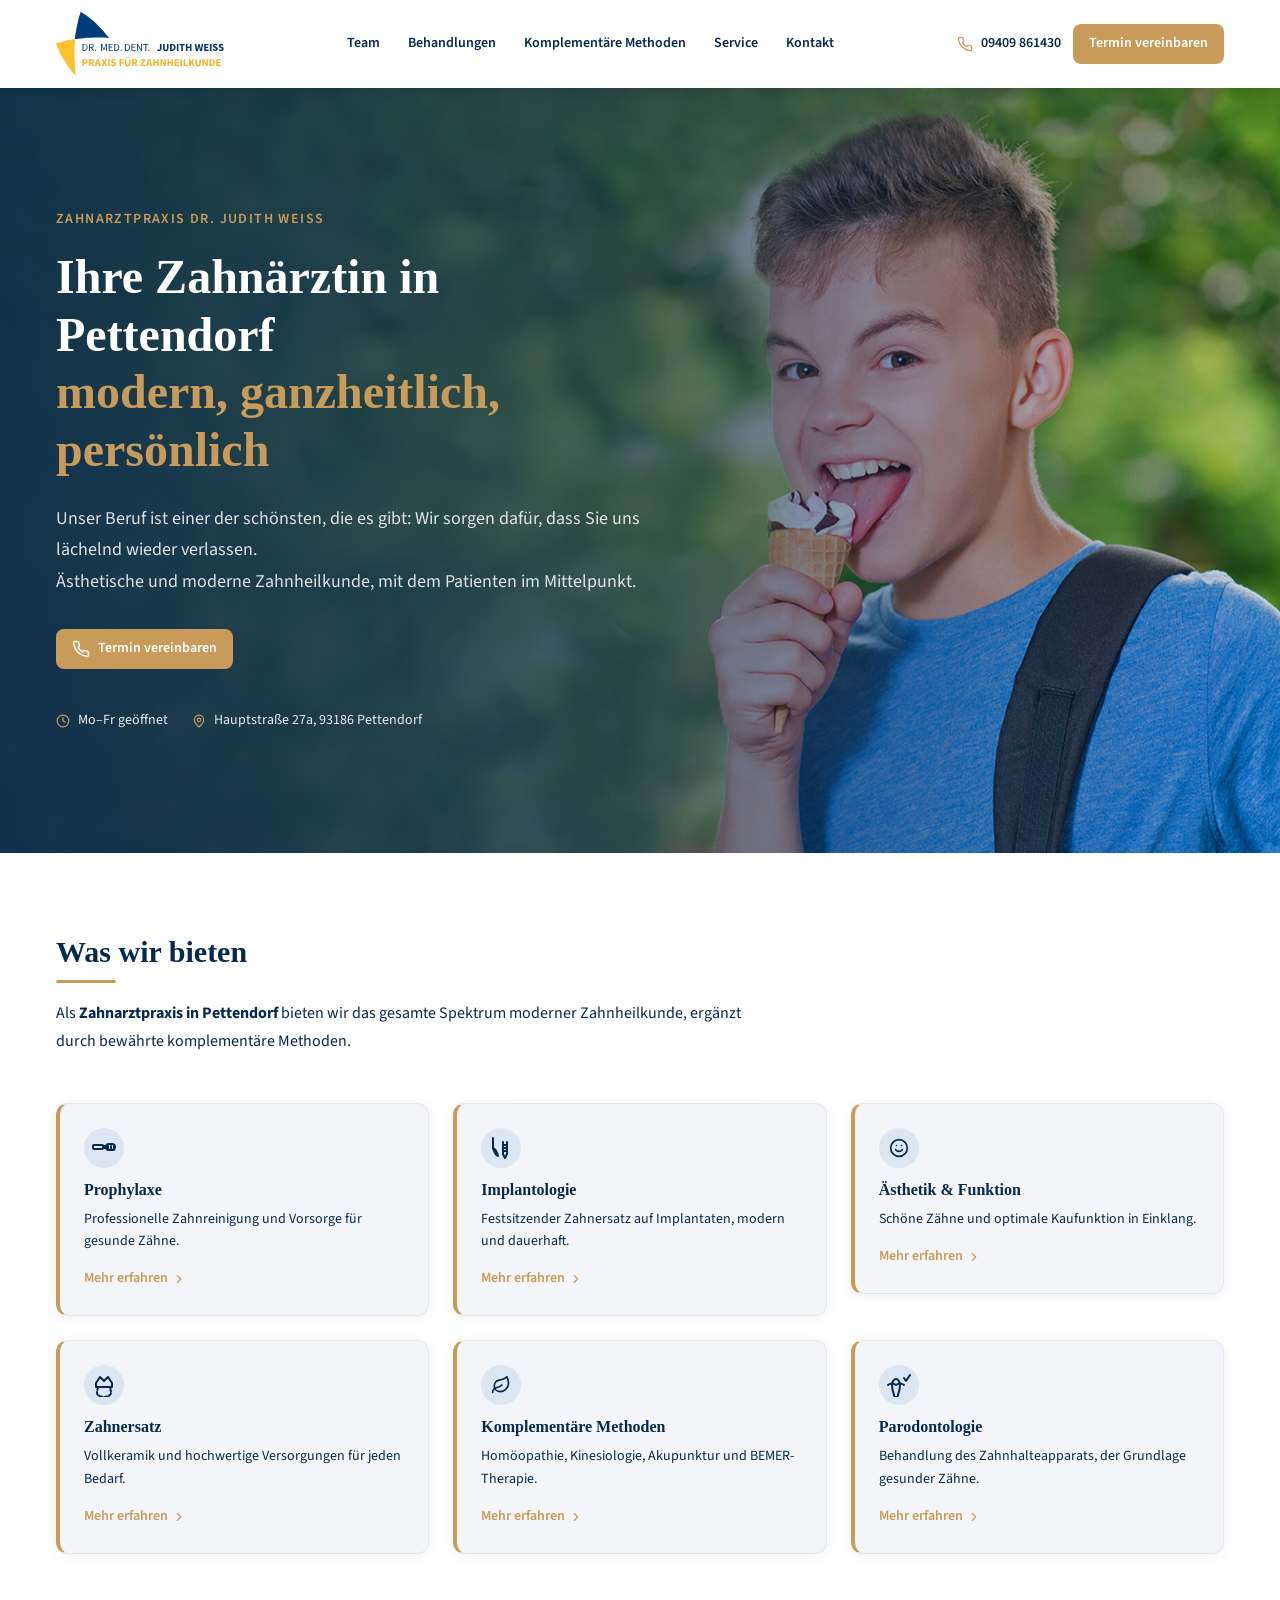
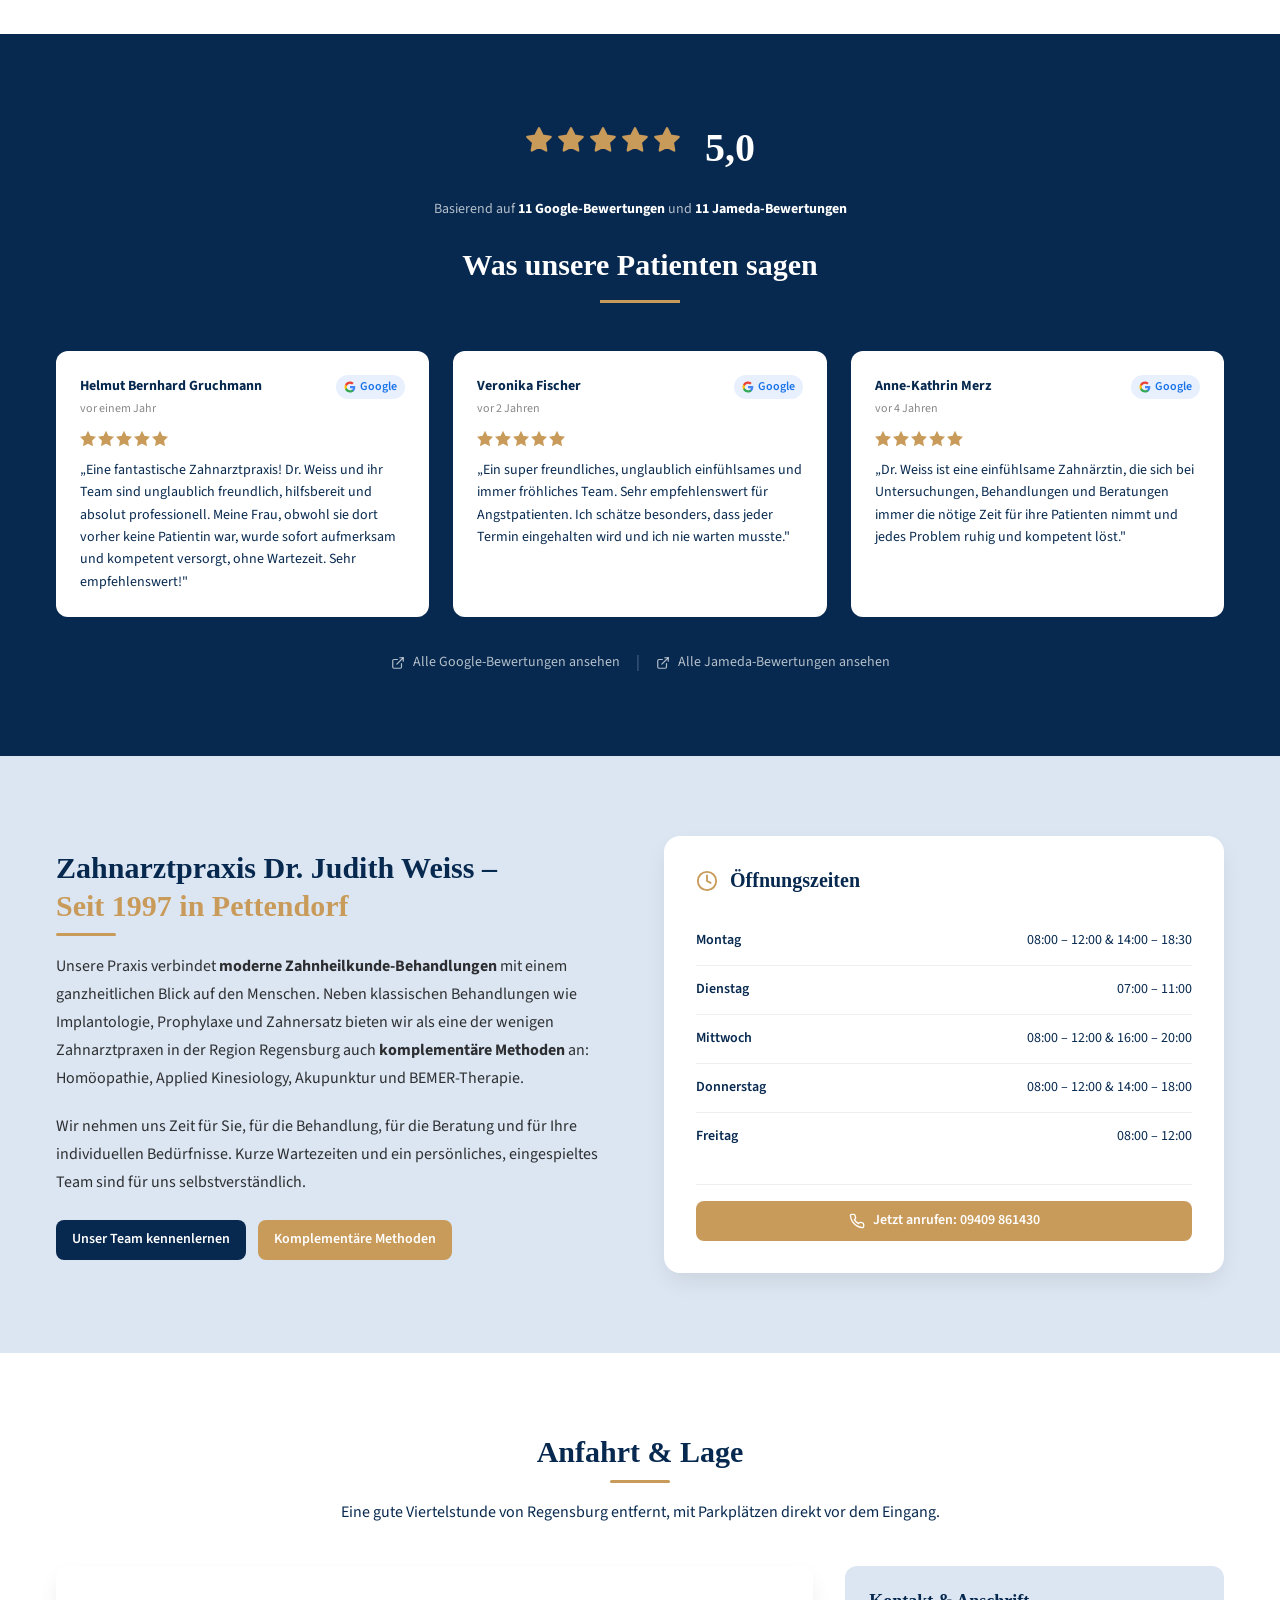
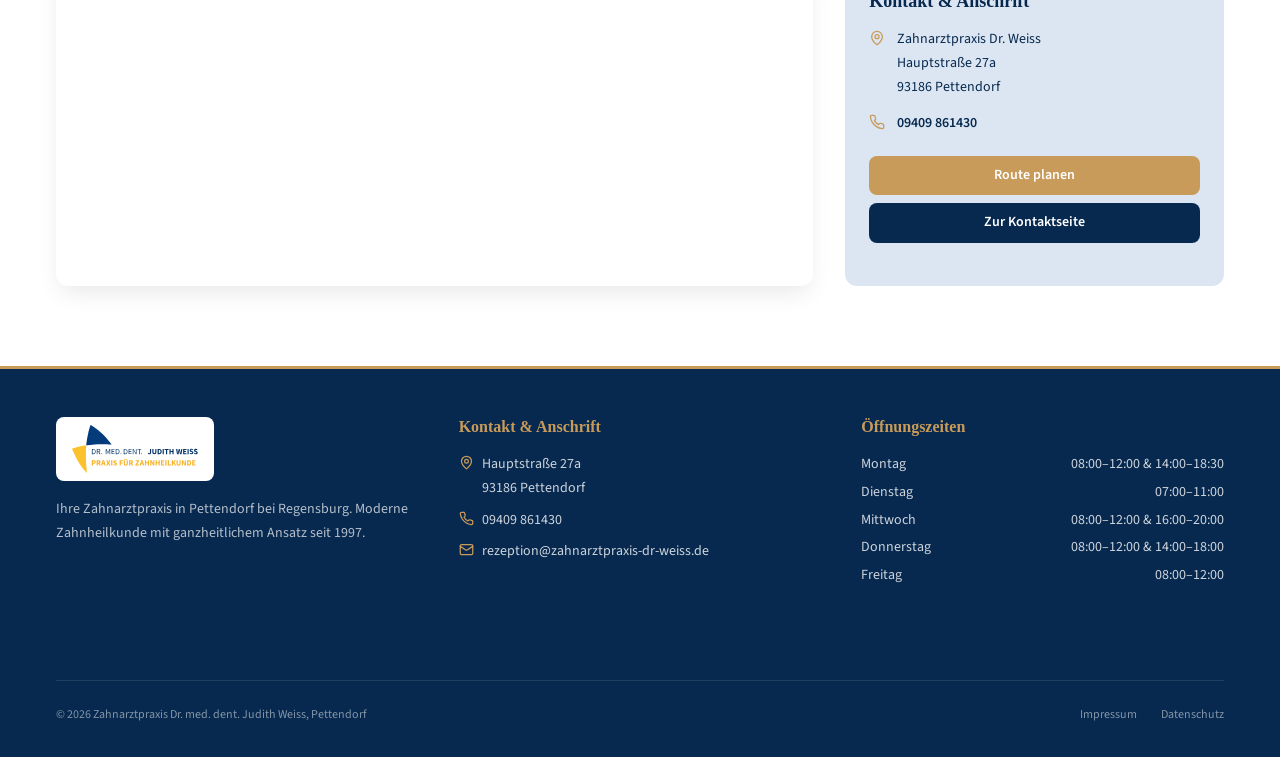
==== commit 7fe69ef4: "Add files via upload" ====
--- a/index.html
+++ b/index.html
@@ -1107,10 +1107,6 @@
                             <svg xmlns="http://www.w3.org/2000/svg" width="14" height="14" viewBox="0 0 24 24" fill="none" stroke="currentColor" stroke-width="2" stroke-linecap="round" stroke-linejoin="round"><path d="M20 10c0 4.993-5.539 10.193-7.399 11.799a1 1 0 0 1-1.202 0C9.539 20.193 4 14.993 4 10a8 8 0 0 1 16 0"></path><circle cx="12" cy="10" r="3"></circle></svg>
                             Hauptstraße 27a, 93186 Pettendorf
                         </span>
-                    </div>
-                    <div class="hero-vacation-notice">
-                        <svg xmlns="http://www.w3.org/2000/svg" width="14" height="14" viewBox="0 0 24 24" fill="none" stroke="currentColor" stroke-width="2" stroke-linecap="round" stroke-linejoin="round"><circle cx="12" cy="12" r="10"></circle><line x1="12" y1="8" x2="12" y2="12"></line><line x1="12" y1="16" x2="12.01" y2="16"></line></svg>
-                        Wir sind im Urlaub vom 17. August bis zum 4. September.
                     </div>
                     </div>
                 </div>
@@ -1366,10 +1362,6 @@
                                     <span class="time">08:00 – 12:00</span>
                                 </li>
                             </ul>
-                            <div class="vacation-notice">
-                                <svg xmlns="http://www.w3.org/2000/svg" width="16" height="16" viewBox="0 0 24 24" fill="none" stroke="currentColor" stroke-width="2" stroke-linecap="round" stroke-linejoin="round"><circle cx="12" cy="12" r="10"></circle><line x1="12" y1="8" x2="12" y2="12"></line><line x1="12" y1="16" x2="12.01" y2="16"></line></svg>
-                                <span>Wir sind im Urlaub vom 17. August bis zum 4. September.</span>
-                            </div>
                             <div class="hours-cta">
                                 <a href="tel:+499409861430" class="btn-gold">
                                     <svg xmlns="http://www.w3.org/2000/svg" width="16" height="16" viewBox="0 0 24 24" fill="none" stroke="currentColor" stroke-width="2" stroke-linecap="round" stroke-linejoin="round"><path d="M22 16.92v3a2 2 0 0 1-2.18 2 19.79 19.79 0 0 1-8.63-3.07 19.5 19.5 0 0 1-6-6 19.79 19.79 0 0 1-3.07-8.67A2 2 0 0 1 4.11 2h3a2 2 0 0 1 2 1.72 12.84 12.84 0 0 0 .7 2.81 2 2 0 0 1-.45 2.11L8.09 9.91a16 16 0 0 0 6 6l1.27-1.27a2 2 0 0 1 2.11-.45 12.84 12.84 0 0 0 2.81.7A2 2 0 0 1 22 16.92z"></path></svg>
